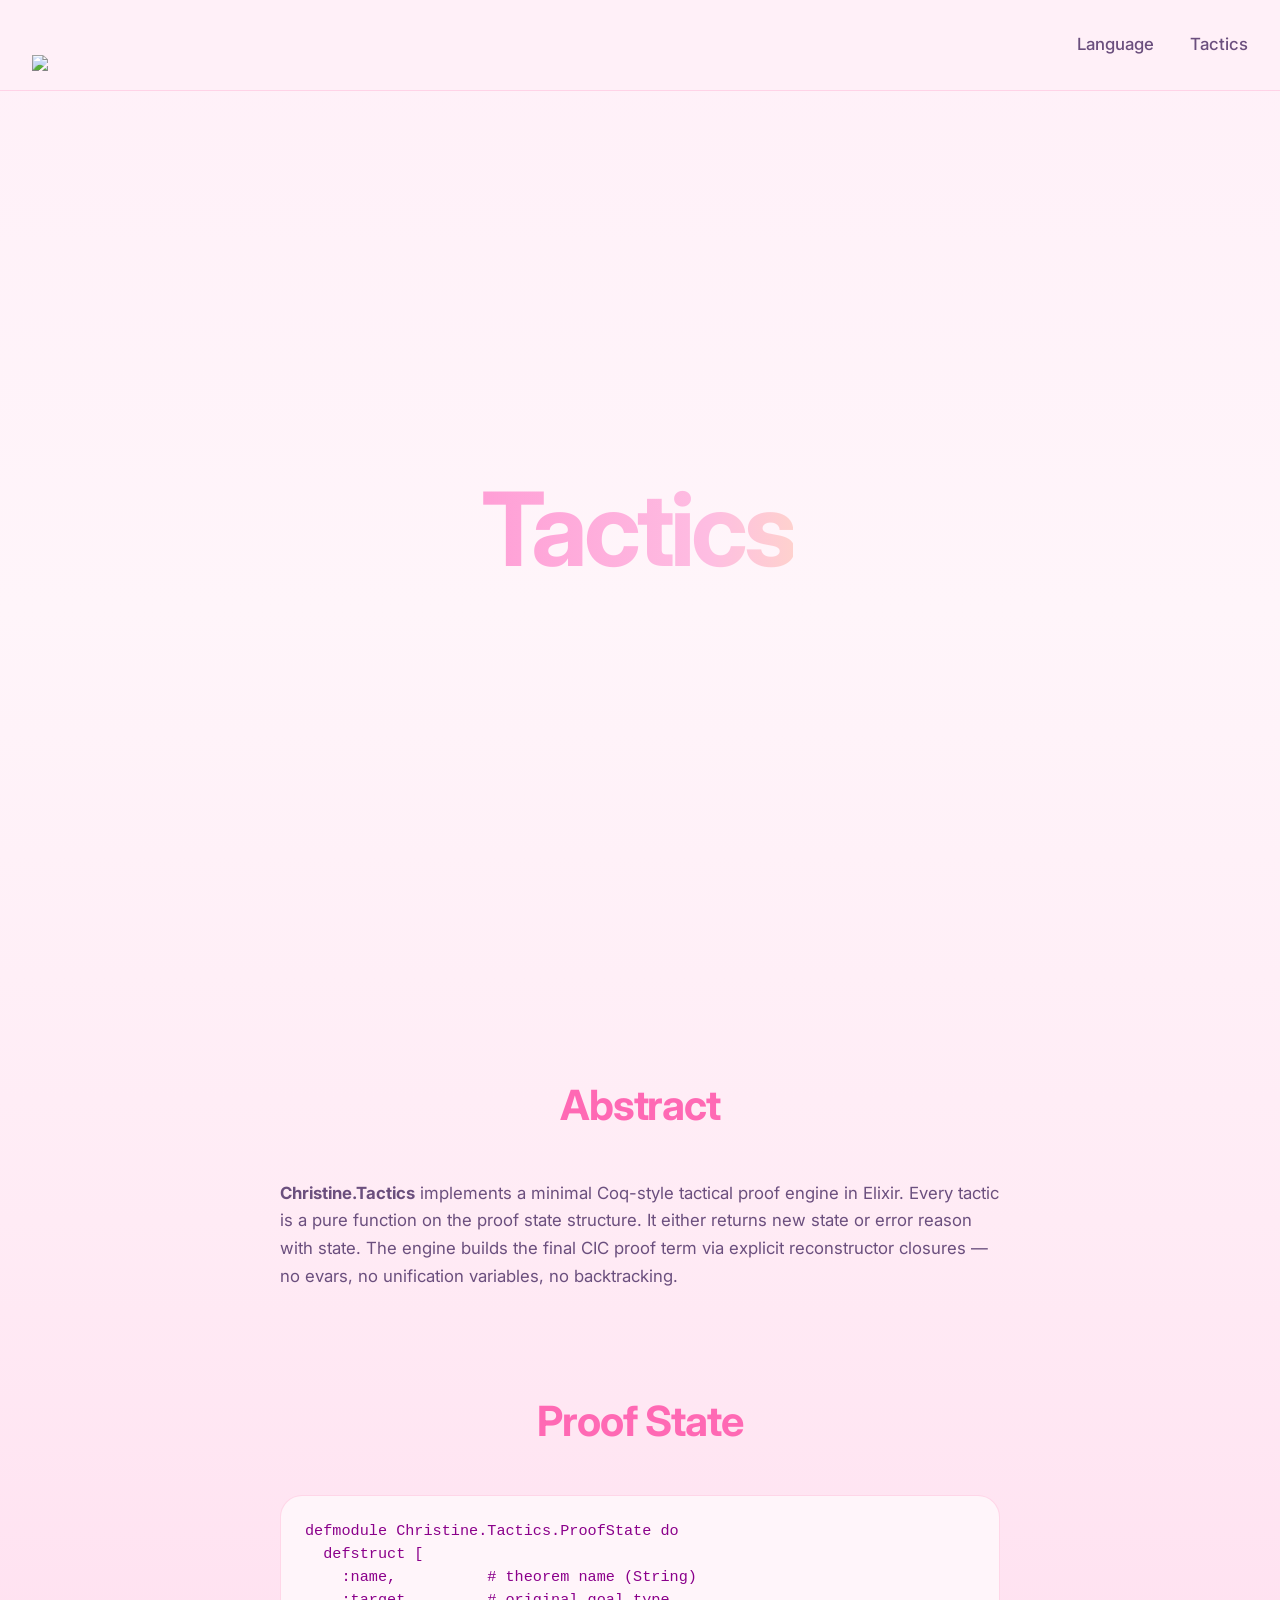
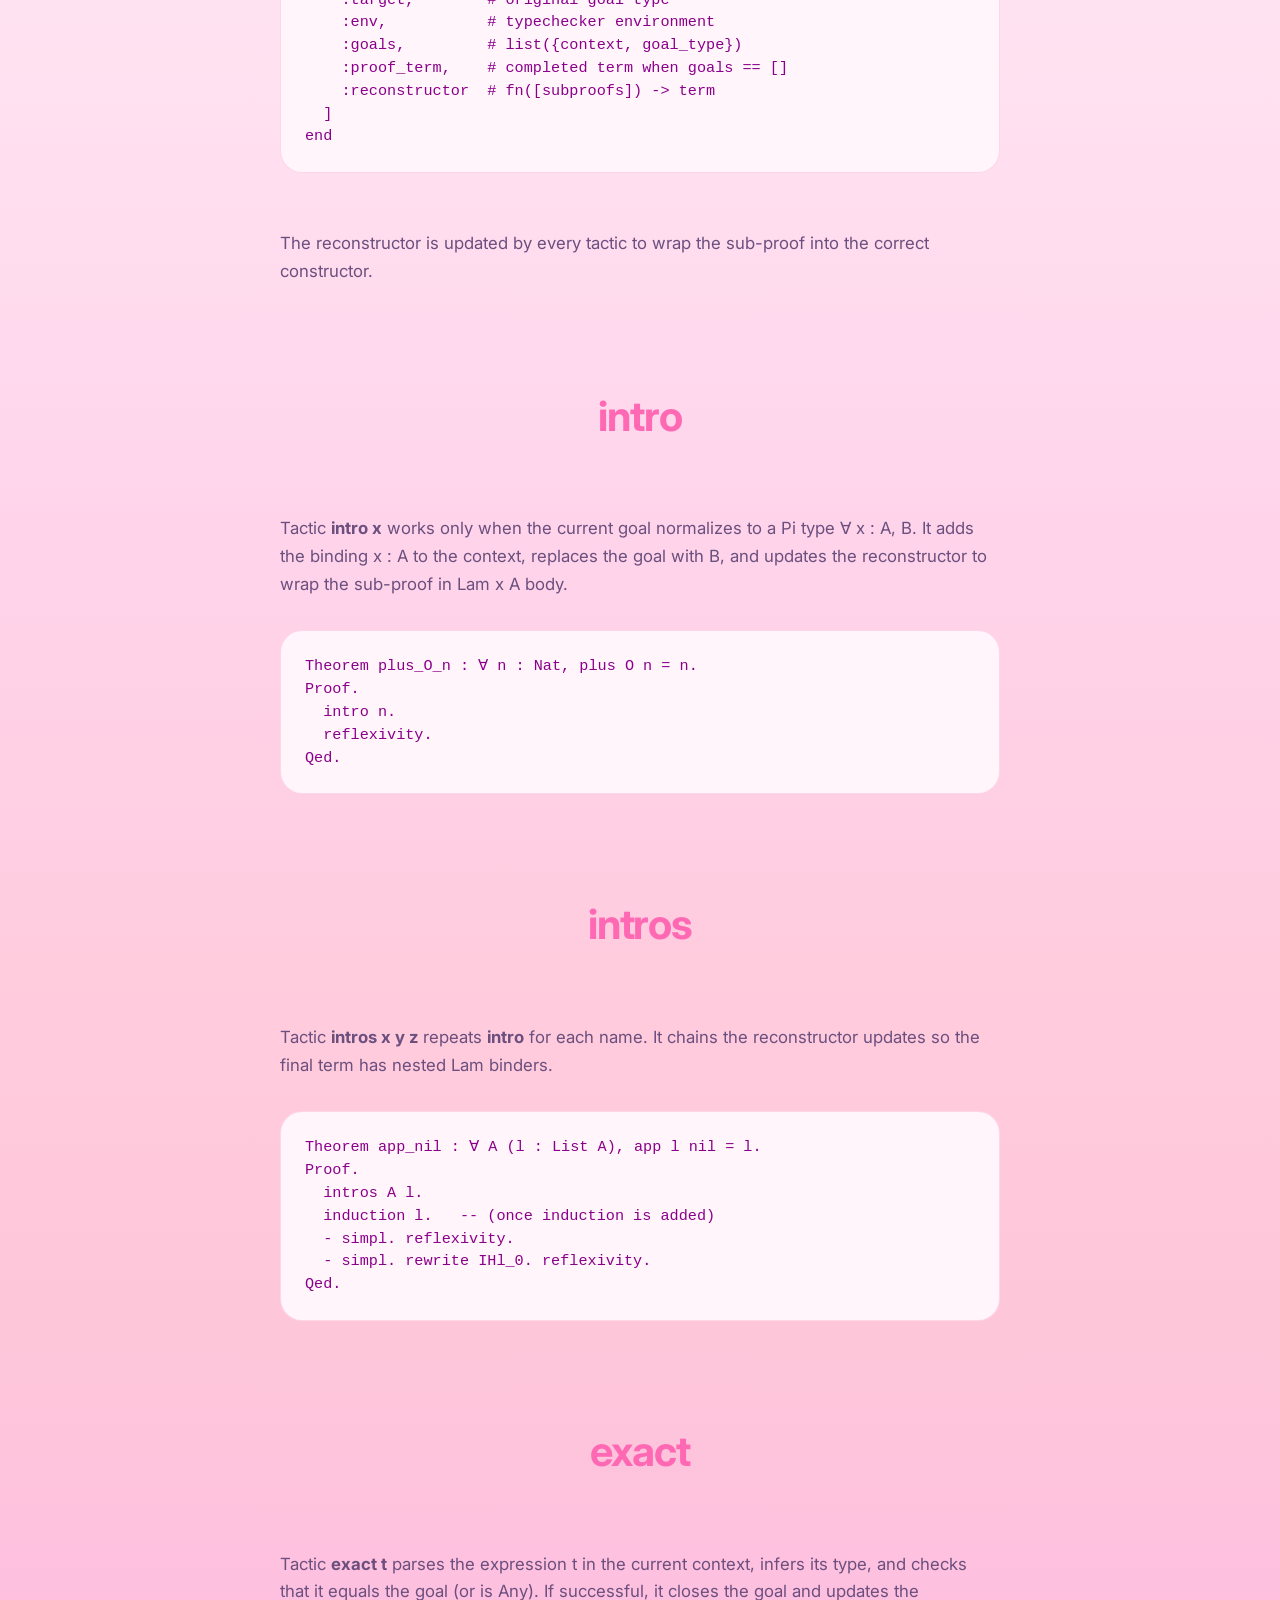
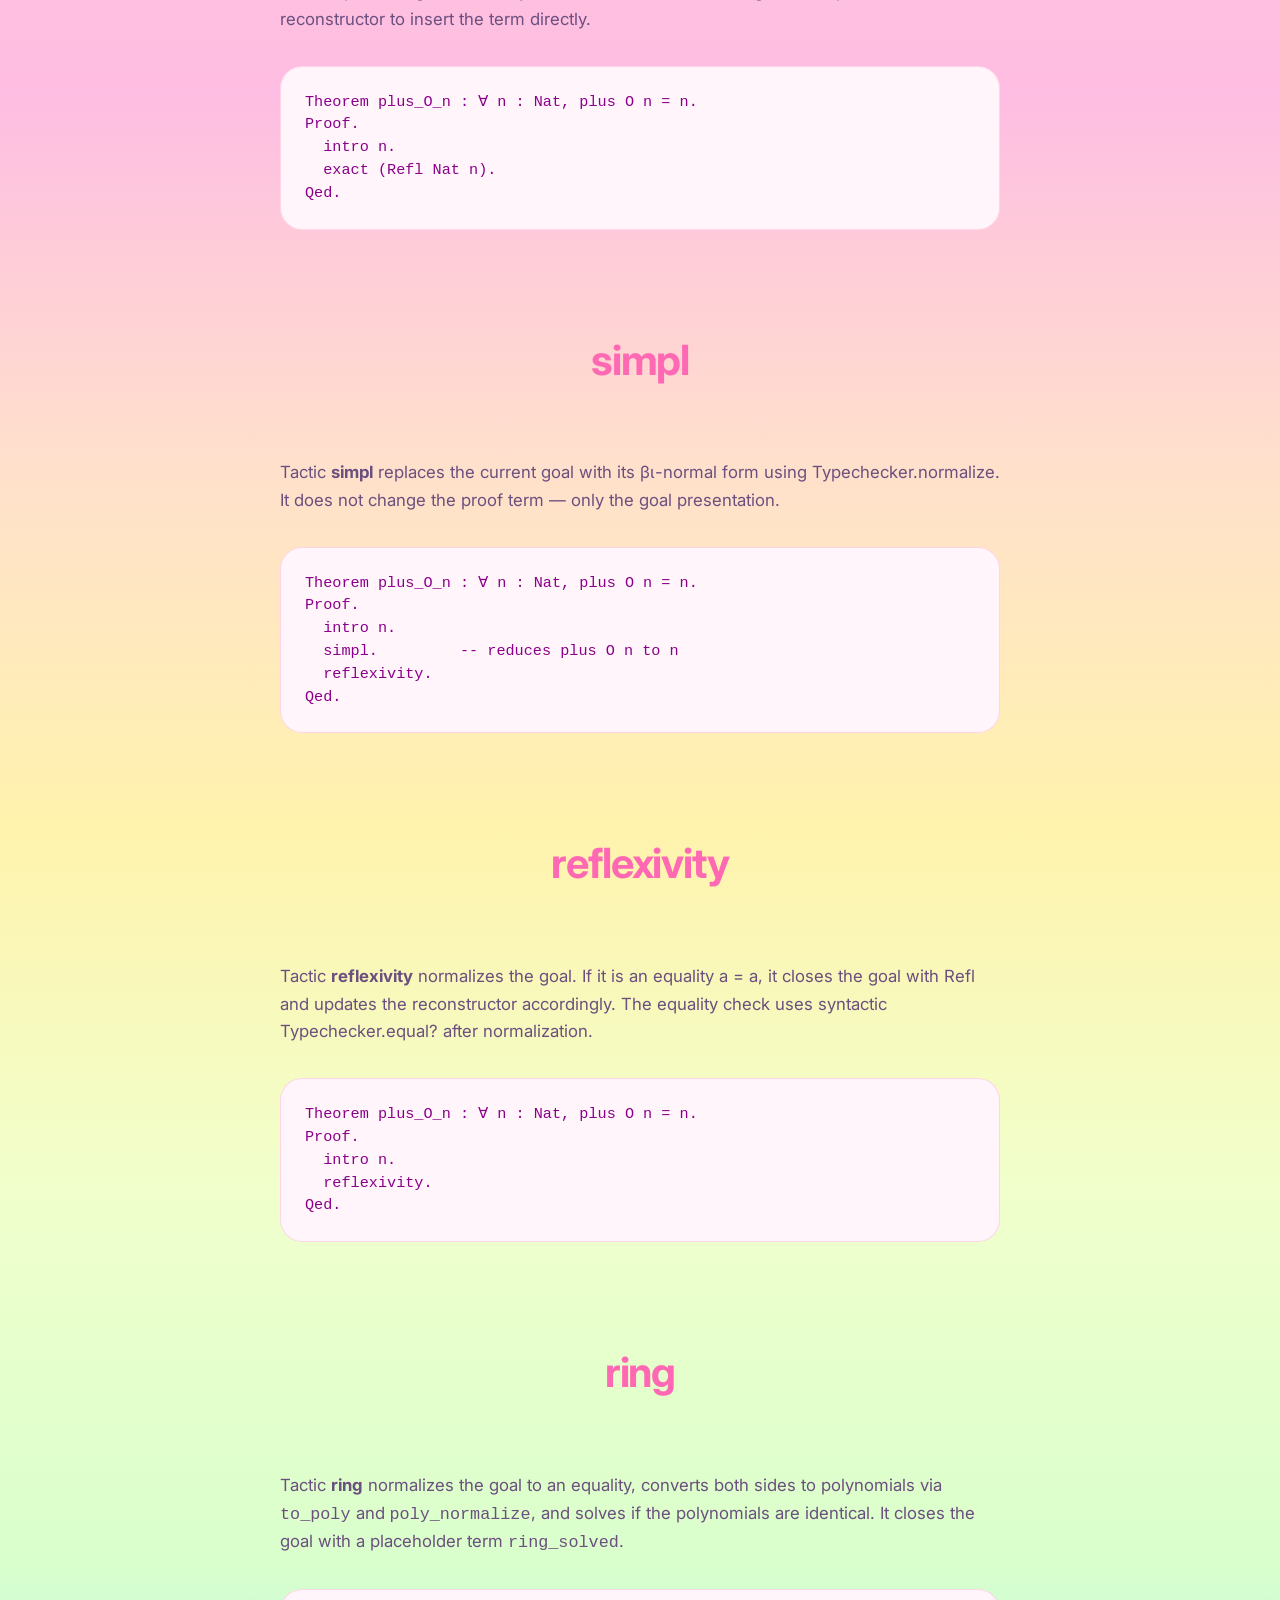
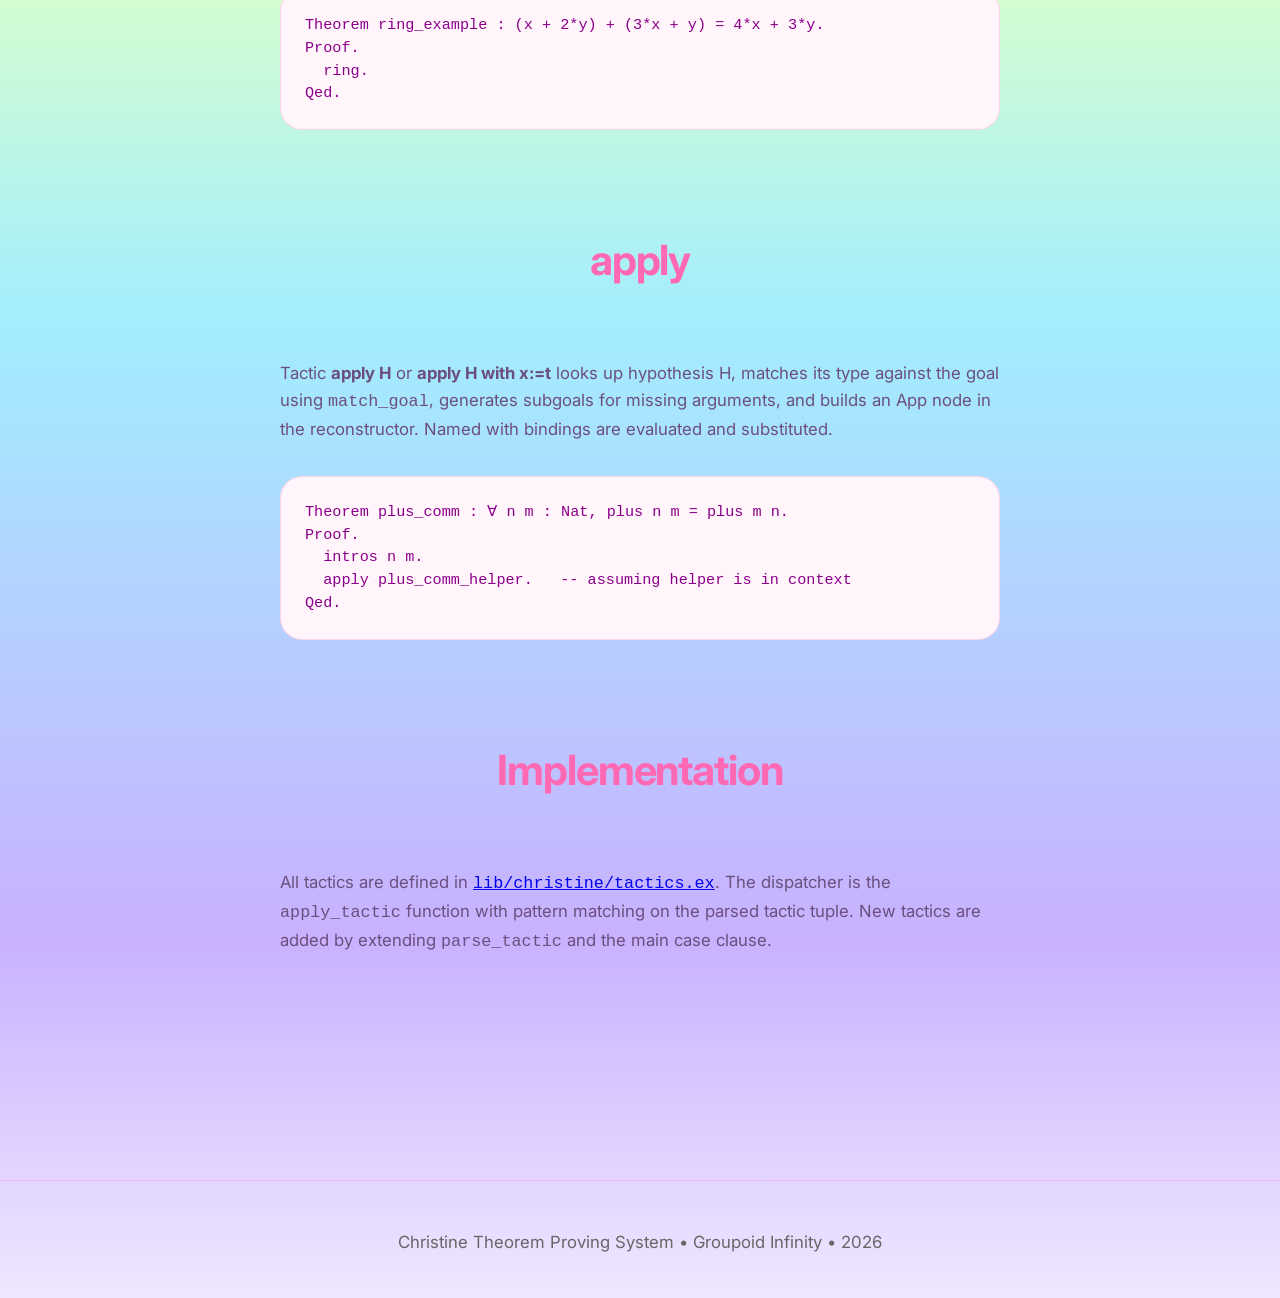
==== tactics.html @ 713c0787 "tactics page" ====
<!DOCTYPE html>
<html lang="en">
<head>
    <meta charset="UTF-8">
    <meta name="viewport" content="width=device-width, initial-scale=1.0">
    <title>Christine Tactics</title>
    <link rel="stylesheet" href="index.css?v=5">
</head>
<body>
    <nav class="sticky">
        <div class="nav-container">
            <a href="https://groupoid.space" class="logo"><img width="50" style="padding-top:-30px;margin-bottom:-15px;" src="https://avatars.githubusercontent.com/u/17128096?s=200&v=4"></a>
            <ul class="nav-links">
                <li><a href="index.html">Language</a></li>
                <li><a href="tactics.html" class="active">Tactics</a></li>
            </ul>
        </div>
    </nav>

    <header>
        <div class="hero-content">
            <h1>Tactics</h1>
        </div>
    </header>

    <main>
        <section>
            <h2>Abstract</h2>
            <div style="max-width:720px;margin:0 auto;">
                <b>Christine.Tactics</b> implements a minimal Coq-style tactical proof engine in Elixir.
                Every tactic is a pure function on the proof state structure. It either returns
                new state or error reason with state. The engine builds the final CIC proof term
                via explicit reconstructor closures — no evars, no unification variables, no backtracking.
            </div>
        </section>

        <section>
            <h2>Proof State</h2>
            <div style="max-width:720px;margin:0 auto;">
                <pre class="code-snippet">defmodule Christine.Tactics.ProofState do
  defstruct [
    :name,          # theorem name (String)
    :target,        # original goal type
    :env,           # typechecker environment
    :goals,         # list({context, goal_type})
    :proof_term,    # completed term when goals == []
    :reconstructor  # fn([subproofs]) -> term
  ]
end</pre>
                <p>The reconstructor is updated by every tactic to wrap the sub-proof into the correct constructor.</p>
            </div>
        </section>

        <section>
            <h2>intro</h2>
            <div style="max-width:720px;margin:0 auto;">
                <p>Tactic <b>intro x</b> works only when the current goal normalizes to a Pi type ∀ x : A, B.
                   It adds the binding x : A to the context, replaces the goal with B, and updates the
                   reconstructor to wrap the sub-proof in Lam x A body.</p>
                <pre class="code-snippet">Theorem plus_O_n : ∀ n : Nat, plus O n = n.
Proof.
  intro n.
  reflexivity.
Qed.</pre>
            </div>
        </section>

        <section>
            <h2>intros</h2>
            <div style="max-width:720px;margin:0 auto;">
                <p>Tactic <b>intros x y z</b> repeats <b>intro</b> for each name.
                It chains the reconstructor updates so the final term has nested Lam binders.</p>
                <pre class="code-snippet">Theorem app_nil : ∀ A (l : List A), app l nil = l.
Proof.
  intros A l.
  induction l.   -- (once induction is added)
  - simpl. reflexivity.
  - simpl. rewrite IHl_0. reflexivity.
Qed.</pre>
            </div>
        </section>

        <section>
            <h2>exact</h2>
            <div style="max-width:720px;margin:0 auto;">
                <p>Tactic <b>exact t</b> parses the expression t in the current context, infers its type,
                   and checks that it equals the goal (or is Any). If successful, it closes the goal and
                   updates the reconstructor to insert the term directly.</p>
                <pre class="code-snippet">Theorem plus_O_n : ∀ n : Nat, plus O n = n.
Proof.
  intro n.
  exact (Refl Nat n).
Qed.</pre>
            </div>
        </section>

        <section>
            <h2>simpl</h2>
            <div style="max-width:720px;margin:0 auto;">
                <p>Tactic <b>simpl</b> replaces the current goal with its βι-normal form using Typechecker.normalize.
                It does not change the proof term — only the goal presentation.</p>
                <pre class="code-snippet">Theorem plus_O_n : ∀ n : Nat, plus O n = n.
Proof.
  intro n.
  simpl.         -- reduces plus O n to n
  reflexivity.
Qed.</pre>
            </div>
        </section>

        <section>
            <h2>reflexivity</h2>
            <div style="max-width:720px;margin:0 auto;">
                <p>Tactic <b>reflexivity</b> normalizes the goal. If it is an equality a = a,
                it closes the goal with Refl and updates the reconstructor accordingly.
                The equality check uses syntactic Typechecker.equal? after normalization.</p>
                <pre class="code-snippet">Theorem plus_O_n : ∀ n : Nat, plus O n = n.
Proof.
  intro n.
  reflexivity.
Qed.</pre>
            </div>
        </section>

        <section>
            <h2>ring</h2>
            <div style="max-width:720px;margin:0 auto;">
                <p>Tactic <b>ring</b> normalizes the goal to an equality, converts both sides
                to polynomials via <code>to_poly</code> and <code>poly_normalize</code>,
                and solves if the polynomials are identical. It closes the goal with a
                placeholder term <code>ring_solved</code>.</p>
                <pre class="code-snippet">Theorem ring_example : (x + 2*y) + (3*x + y) = 4*x + 3*y.
Proof.
  ring.
Qed.</pre>
            </div>
        </section>

        <section>
            <h2>apply</h2>
            <div style="max-width:720px;margin:0 auto;">
                <p>Tactic <b>apply H</b> or <b>apply H with x:=t</b> looks up hypothesis H,
                   matches its type against the goal using <code>match_goal</code>, generates
                   subgoals for missing arguments, and builds an App node in the reconstructor.
                   Named with bindings are evaluated and substituted.</p>
                <pre class="code-snippet">Theorem plus_comm : ∀ n m : Nat, plus n m = plus m n.
Proof.
  intros n m.
  apply plus_comm_helper.   -- assuming helper is in context
Qed.</pre>
            </div>
        </section>

        <section>
            <h2>Implementation</h2>
            <div style="max-width:720px;margin:0 auto;">
                <p>All tactics are defined in <a href="https://github.com/groupoid/christine/blob/main/lib/christine/tactics.ex">
                  <code>lib/christine/tactics.ex</code></a>. The dispatcher is the <code>apply_tactic</code>
                  function with pattern matching on the parsed tactic tuple. New tactics are added by
                  extending <code>parse_tactic</code> and the main case clause.</p>
            </div>
        </section>
    </main>

    <footer style="text-align:center;padding:3rem;color:#666;">
        <p>Christine Theorem Proving System • Groupoid Infinity • 2026</p>
    </footer>
</body>
</html>
---- index.css ----
/* index.css - Barbie x Unicorn Light Premium Theme + Rainbow Beam Animation on H1 for Phi */
/* Pastel rainbow smoothness, consistent Barbie-pink-magenta-lavender-mint flow, dreamy glassmorphism */

@import url('https://fonts.googleapis.com/css2?family=Inter:wght@400;500;600;700&display=swap');

:root {
    --bg-start:      #fff0f8;     /* soft blush pink */
    --bg-end:        #f0e8ff;     /* very light lavender */
    --surface:       #ffffff;
    --surface2:      rgba(255, 255, 255, 0.88);
    --text:          DarkSlateGray;          /* deep plum for contrast */
    --text-secondary:#6b4f7e;          /* muted lavender-gray */
    --accent:        DarkMagenta;          /* hot but pastel Barbie pink */
    --accent-dark:   #e0117f;          /* deeper magenta-pink */
    --accent-glow:   rgba(255, 93, 162, 0.35);
    --rainbow-pink:  #ff9fd6;
    --rainbow-peach: #febde2;
    --rainbow-yellow:#fff3ad;
    --rainbow-mint:  #bcffbc;
    --rainbow-cyan:  #a2edff;
    --rainbow-lav:   #c9b1ff;
    --border:        rgba(255, 93, 162, 0.20);
    --radius:        22px;
}

* {
    margin: 0;
    padding: 0;
    box-sizing: border-box;
}

body {
    font-family: 'Inter', system-ui, -apple-system, BlinkMacSystemFont, sans-serif;
    /* Smooth pastel rainbow – many stops for buttery transitions */
    background: linear-gradient(
        to bottom,
        var(--bg-start)           0%,
        #fff5fa               10%,
        #ffebf5               20%,
        #ffe0f0               28%,
        #ffd4eb               35%,     /* strong pink */
        #ffccde               42%,
        #fec7d9               48%,
        #febde2               54%,     /* peach-pink */
        #ffe0cc               60%,
        #fff3ad               66%,     /* soft sunny yellow */
        #f0ffcc               72%,
        #d9ffcc               78%,     /* mint green */
        #a2edff               84%,     /* dreamy cyan */
        #c9b1ff               94%,     /* soft lavender */
        var(--bg-end)        100%
    );
    color: var(--text-secondary);
    line-height: 1.65;
    font-size: 1.05rem;
    overflow-x: hidden;
    min-height: 100vh;
}

/* NAV */
nav.sticky {
    position: sticky;
    top: 0;
    z-index: 1000;
    background: rgba(255, 240, 248, 0.92);
    backdrop-filter: blur(20px);
    border-bottom: 1px solid var(--border);
}

.nav-links {
    display: flex;
    gap: 2.25rem;
    list-style: none;
}

.nav-links a {
    color: var(--text-secondary);
    text-decoration: none;
    font-weight: 500;
    transition: color 0.3s;
}

.nav-links a:hover {
    color: RosyBrown;
}


.nav-container {
    max-width: 1380px;
    margin: 0 auto;
    display: flex;
    align-items: center;
    justify-content: space-between;
    padding: 1.25rem 2rem;
}

.logo {
    font-weight: 700;
    font-size: 1.9rem;
    letter-spacing: -0.02em;
    background: linear-gradient(90deg, #ff2d95, #c026d3);
    -webkit-background-clip: text;
    background-clip: text;
    -webkit-text-fill-color: transparent;
    text-decoration: none;
    transition: all 0.3s;
}

.logo:hover {
    color: var(--accent);
}

/* HERO */
header {
    min-height: 100vh;
    display: flex;
    align-items: center;
    position: relative;
    overflow: hidden;
    background: transparent;
}


.hero-content {
    max-width: 1280px;
    margin: 0 auto;
    padding: 0 2rem;
    position: relative;
    z-index: 2;
}

.hero-content h1 {
    font-size: clamp(3.5rem, 8vw, 6.5rem);
    font-weight: 700;
    line-height: 1.25;
    letter-spacing: -0.04em;
    margin-bottom: 1.5rem;
    margin-left: -6px;
    background: linear-gradient(90deg,
        var(--rainbow-pink) 0%,   var(--rainbow-peach) 14%,
        #fff3ad             28%,  var(--rainbow-mint) 42%,
        var(--rainbow-cyan) 56%,  var(--rainbow-lav)  70%,
        #ff9fd6             84%,  var(--rainbow-pink) 100%);
    background-size: 520% 100%;
    -webkit-background-clip: text;
    background-clip: text;
    -webkit-text-fill-color: transparent;
    
    animation: rainbowBeam 4.2s cubic-bezier(0.23, 1, 0.32, 1) forwards;
}

.hero-content h1:hover {
    animation: rainbowBeam 3.6s cubic-bezier(0.23, 1, 0.32, 1) forwards;
    text-shadow: 0 0 80px HotPink;
}

section > div > p {
   padding-top: 25px;
}

@keyframes rainbowBeam {
    0%   { background-position: -90% 90%; }
    50%  { background-position: 0% -90%; }
}

.hero-subtitle {
    font-size: 1.15rem;
    max-width: 620px;
    color: var(--text-secondary);
    font-weight: 400;
}

/* SECTIONS */
main {
    max-width: 1380px;
    margin: 0 auto;
    padding: 5rem clamp(1.5rem, 4vw, 5rem) 8rem;
    background: transparent;
}

section {
    margin-bottom: 6rem;
}

h2 {
    font-size: 2.6rem;
    font-weight: 700;
    letter-spacing: -0.025em;
    margin-bottom: 2.5rem;
    text-align: center;
    color: HotPink;
}

/* PRODUCT / PACKAGE GRID */
.package-grid, .product-grid {
    display: grid;
    grid-template-columns: repeat(auto-fit, minmax(340px, 1fr));
    gap: 2rem;
}

.product-card, .package-card {
    background: var(--surface2);
    border: 1px solid var(--border);
    border-radius: var(--radius);
    padding: 2.5rem 2rem;
    transition: all 0.4s cubic-bezier(0.23, 1, 0.32, 1);
    backdrop-filter: blur(12px);
}

.product-card:hover, .package-card:hover {
    transform: translateY(-16px);
    border-color: var(--accent);
    box-shadow: 0 30px 60px -15px rgba(0, 245, 196, 0.25);
}

.package-card h3, .product-card h3 {
    font-size: 1.65rem;
    margin-bottom: 1rem;
    color: HotPink;
}

.package-card p, .product-card p {
    color: var(--text-secondary);
    margin-bottom: 1.75rem;
    font-size: 1.05rem;
}

/* CARDS */

.package-cards-grid {
    display: grid;
    grid-template-columns: repeat(auto-fit, minmax(360px, 1fr));
    gap: 2rem 2.4rem;
}

.package-card {
    background: var(--surface2);
    border: 1px solid var(--border);
    border-radius: 18px;
    padding: 1.6rem 1.9rem;
    backdrop-filter: blur(14px);
    transition: all 0.32s ease;
    box-shadow: 0 10px 28px -8px rgba(0,0,0,0.5);
}

.package-card:hover {
    transform: translateY(-6px);
    border-color: var(--accent);
    box-shadow: 0 18px 40px -12px rgba(0,245,196,0.22);
}

.package-card h3 {
    font-size: 1.68rem;
    font-weight: 700;
    margin: 0 0 1rem;
    color: HotPink;
}

h3 { max-width:720px;margin:0 auto;margin-top:30px; }

section > p { max-width:720px;margin:0 auto;margin-top:30px; }

.package-card hr {
    border: none;
    border-top: 1px solid rgba(255,255,255,0.08);
    margin: 0.8rem 0 1.1rem;
}

.package-card ul {
    list-style: none;
    padding: 0;
    margin: 0;
    font-size: 1.03rem;
    line-height: 1.6;
}

.package-card li {
    margin: 0.28rem 0;
}

.package-card a {
    color: var(--text-secondary);
    text-decoration: none;
    transition: color 0.22s ease, padding-left 0.22s ease;
}

.package-card a:hover {
    color: var(--accent);
    padding-left: 0.5rem;
}



/* CODE SNIPPET – now uses consistent accent family */
.code-snippet {
    background: #fff5fa;
    border: 1px solid var(--border);
    border-radius: var(--radius);
    padding: 1.5rem;
    font-family: ui-monospace, 'Cascadia Mono', 'Segoe UI Mono', monospace;
    font-size: 0.95rem;
    line-height: 1.5;
    overflow-x: auto;
    color: var(--accent);
    margin: 2rem 0;
    white-space: pre;
}

.library-index {
    padding: 100px;
}

/* LIBRARY INDEX – rainbow text matches hero */
.library-index h1 {
    font-size: clamp(3.2rem, 7vw, 5.4rem);
    font-weight: 700;
    line-height: 1.05;
    letter-spacing: -0.035em;
    text-align: center;
    margin: 0 0 4.2rem;
    background: linear-gradient(90deg,
        var(--rainbow-pink) 0%,   var(--rainbow-peach) 14%,
        #fff3ad             28%,  var(--rainbow-mint) 42%,
        var(--rainbow-cyan) 56%,  var(--rainbow-lav)  70%,
        #ff9fd6             84%,  var(--rainbow-pink) 100%);
    background-size: 520% 100%;
    -webkit-background-clip: text;
    background-clip: text;
    -webkit-text-fill-color: transparent;
    animation: rainbowBeam 4.2s cubic-bezier(0.23, 1, 0.32, 1) forwards;
}

.library-index h1:hover {
    text-shadow: 0 0 45px var(--accent-glow);
}



/* FOOTER */
footer {
    background: linear-gradient(to bottom, #c9b1ff 50%);
    border-top: 1px solid var(--border);
    padding: 2.5rem clamp(2.5rem, 4vw, 1rem) 3rem;
}

.footer-columns {
    max-width: 1380px;
    margin: 0 auto;
    display: grid;
    grid-template-columns: repeat(auto-fit, minmax(220px, 1fr));
    gap: 3rem;
}

.footer-columns h4 {
    font-size: 1.1rem;
    margin-bottom: 1.2rem;
    color: var(--accent);
    font-weight: 600;
    letter-spacing: 0.5px;
}

.footer-columns a {
    color: var(--text-secondary);
    text-decoration: none;
    transition: color 0.3s;
}

.footer-columns a:hover {
    color: var(--accent);
}

/* RESPONSIVE */
@media (max-width: 860px) {
    .package-cards-grid { gap: 1.8rem 2rem; }
    .package-card { padding: 1.5rem 1.7rem; }
}

@media (max-width: 768px) {
    .nav-container { padding: 1rem 1.5rem; }
    .nav-links { gap: 1.5rem; }
    main { padding: 3.5rem 1.5rem 6rem; }
    h2 { font-size: 2.15rem; }
}

@media (max-width: 620px) {
    .library-index { padding: 2.5rem 1rem 5rem; }
    .library-index h1 { margin-bottom: 3.2rem; font-size: clamp(2.6rem, 9vw, 4rem); }
}
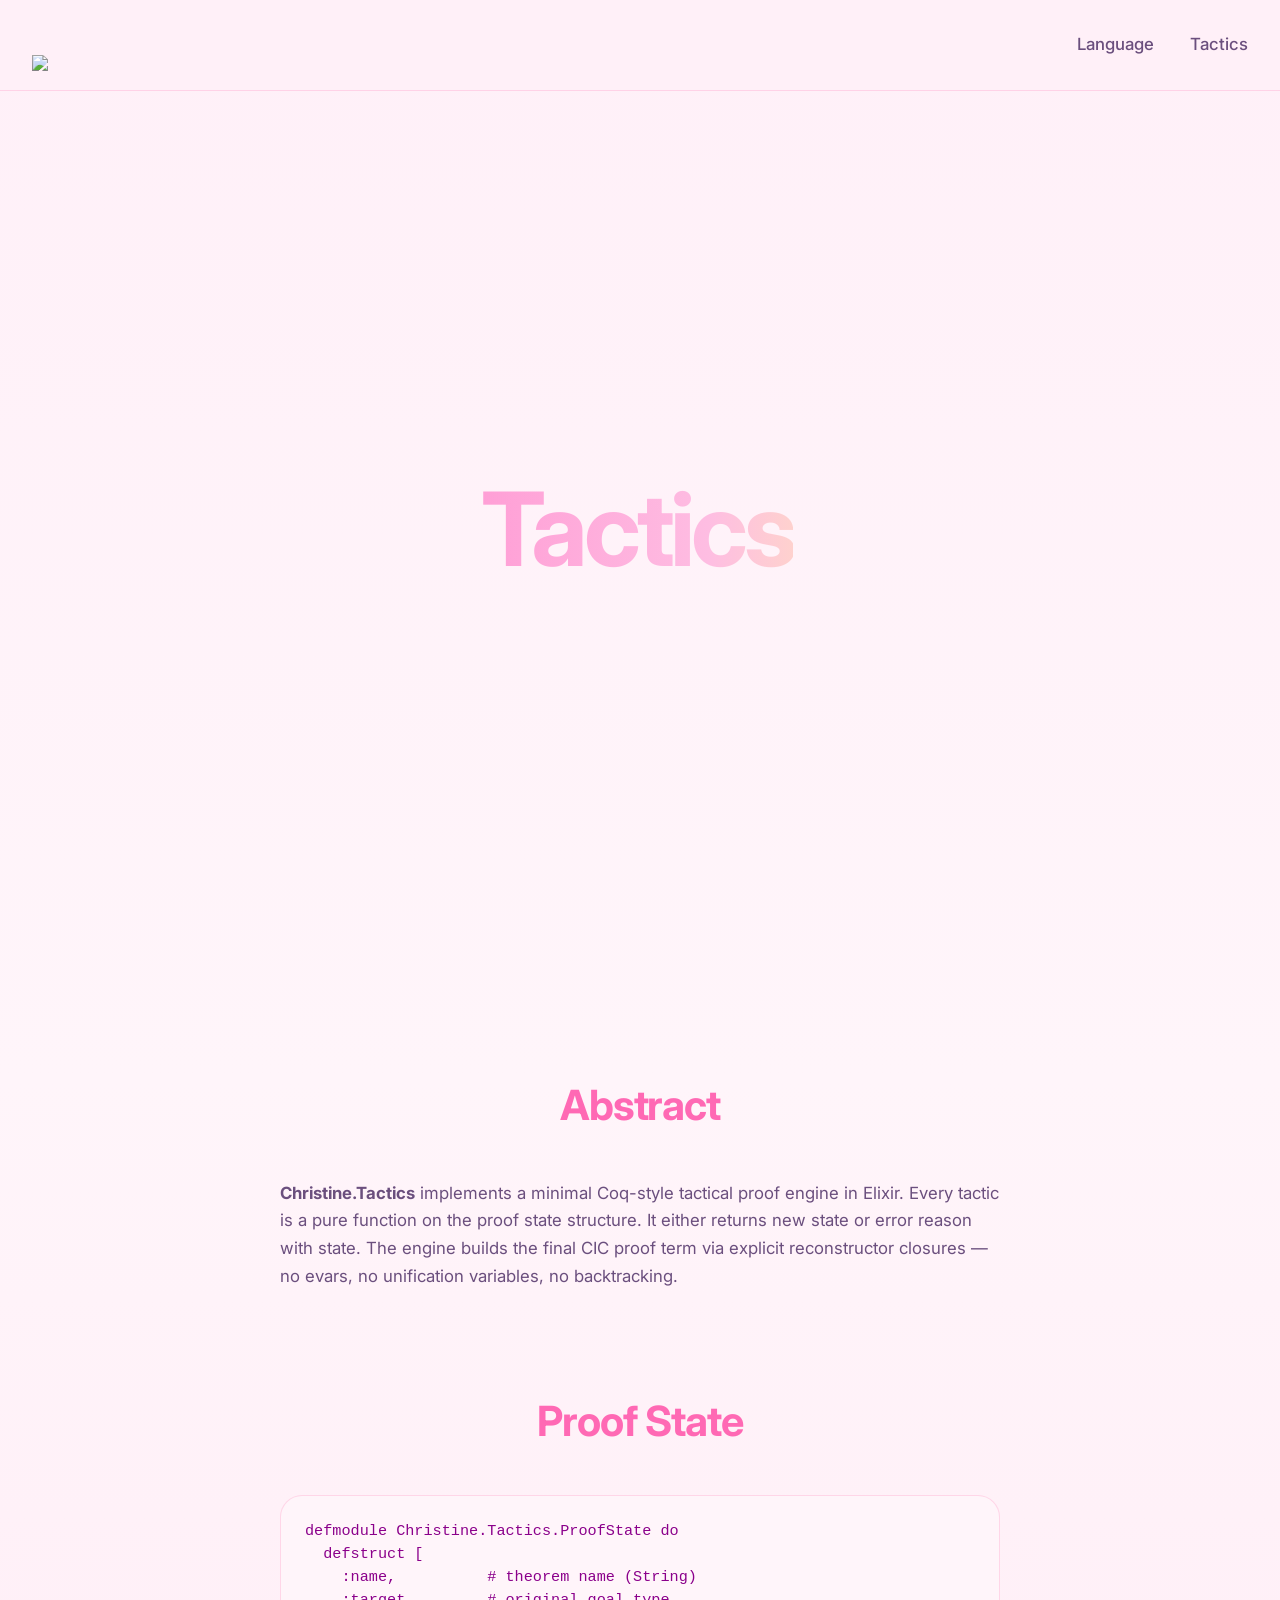
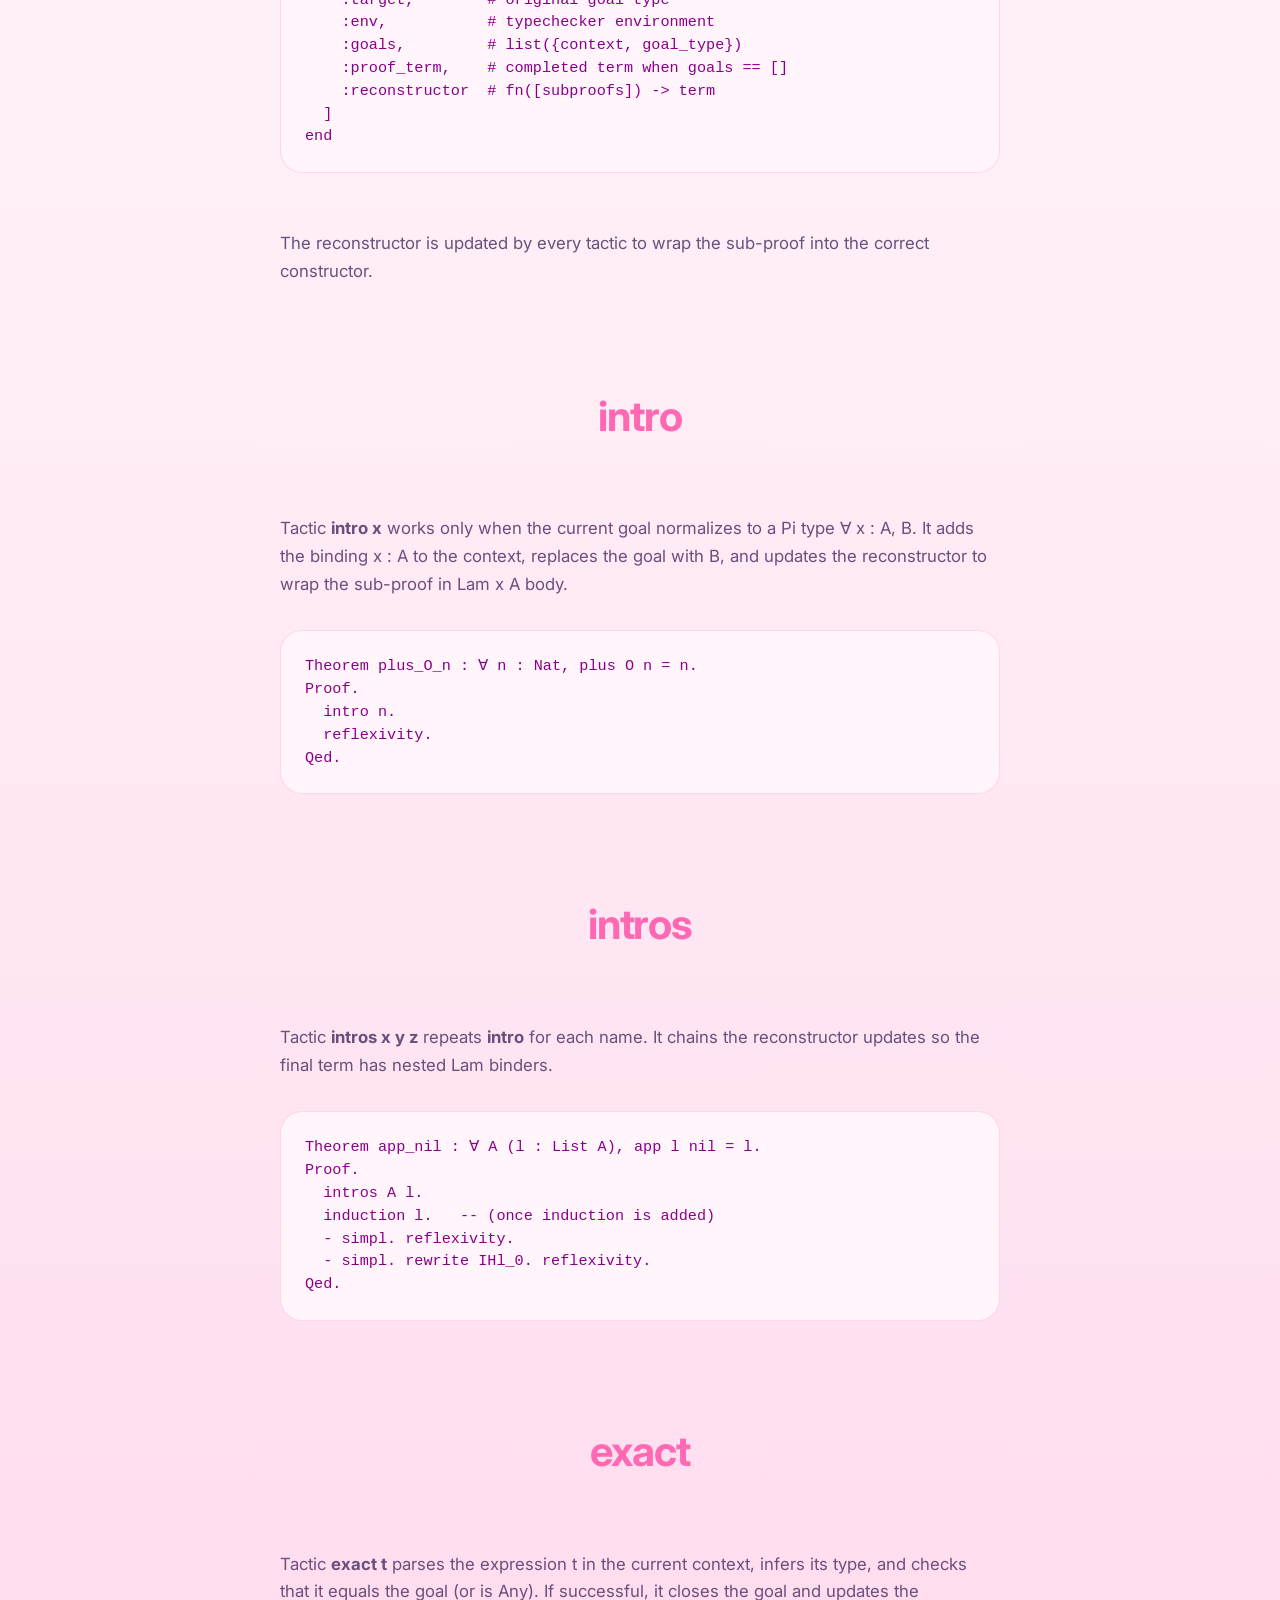
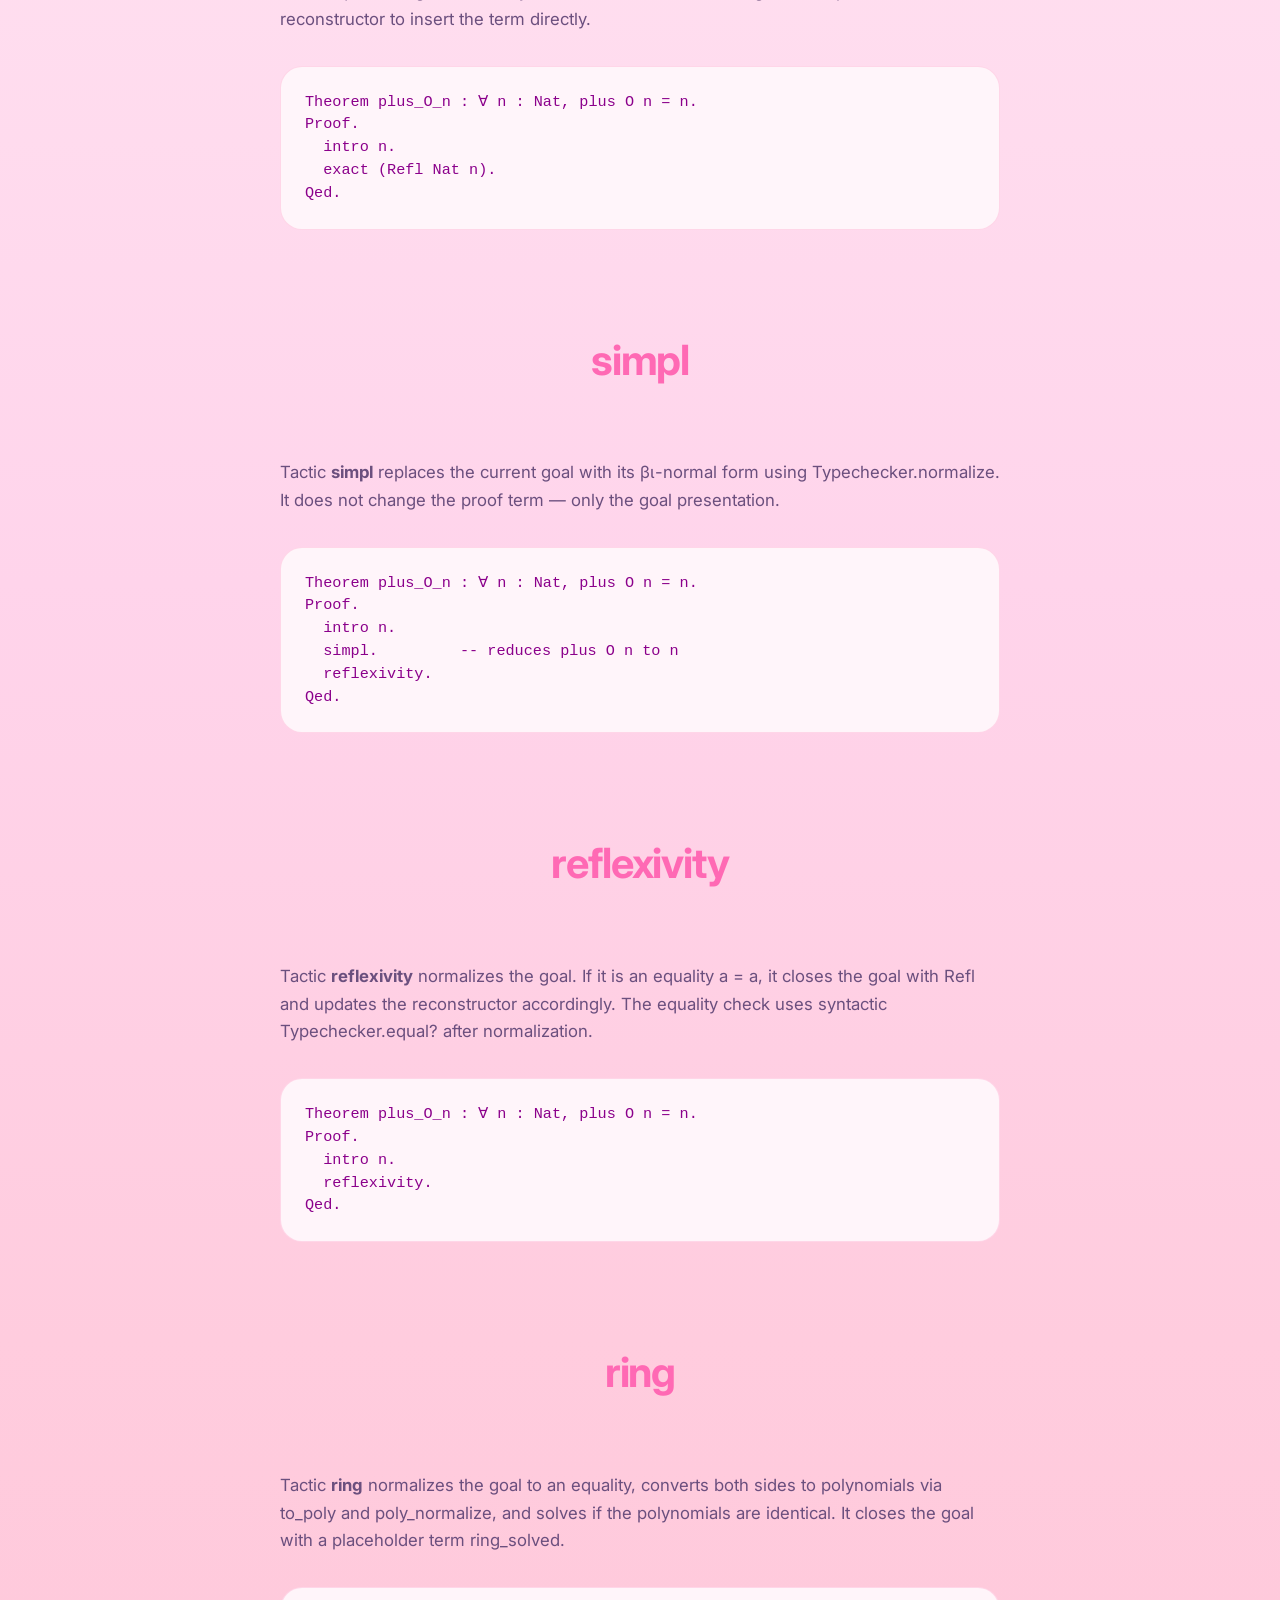
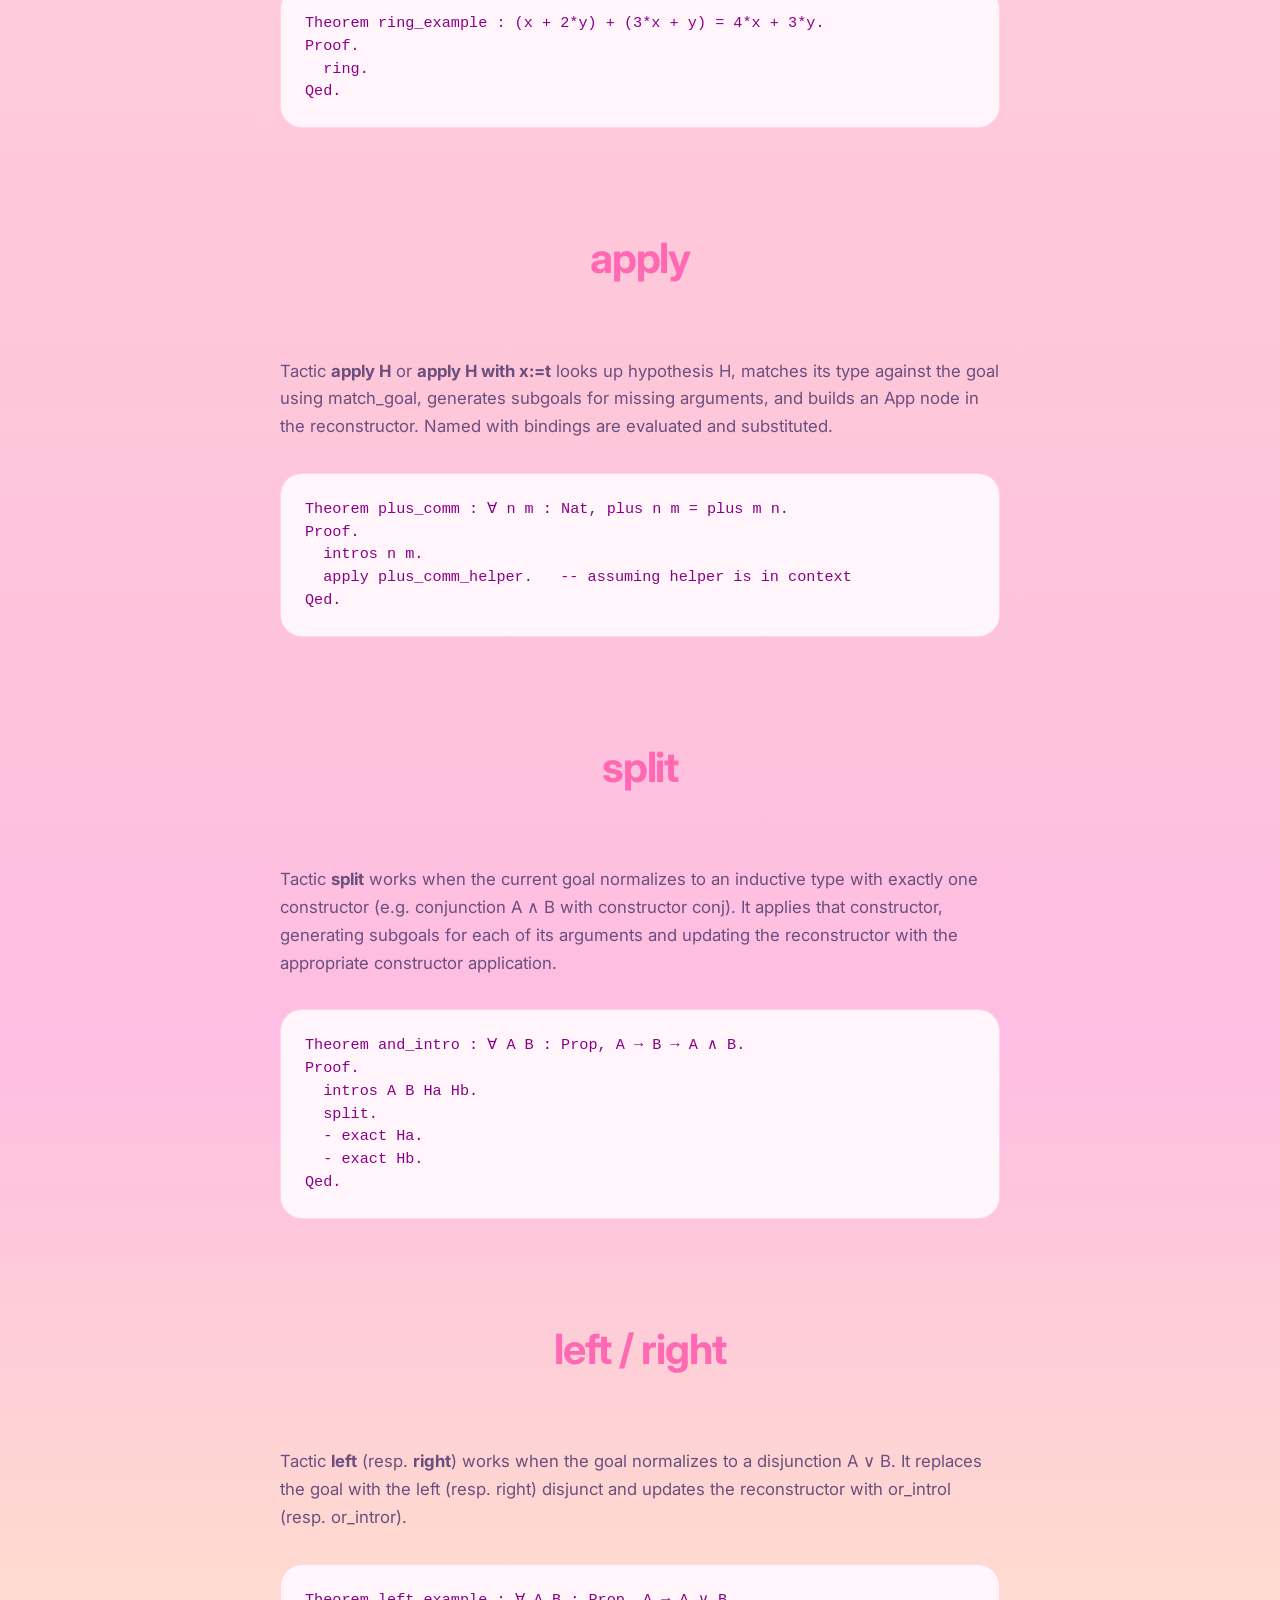
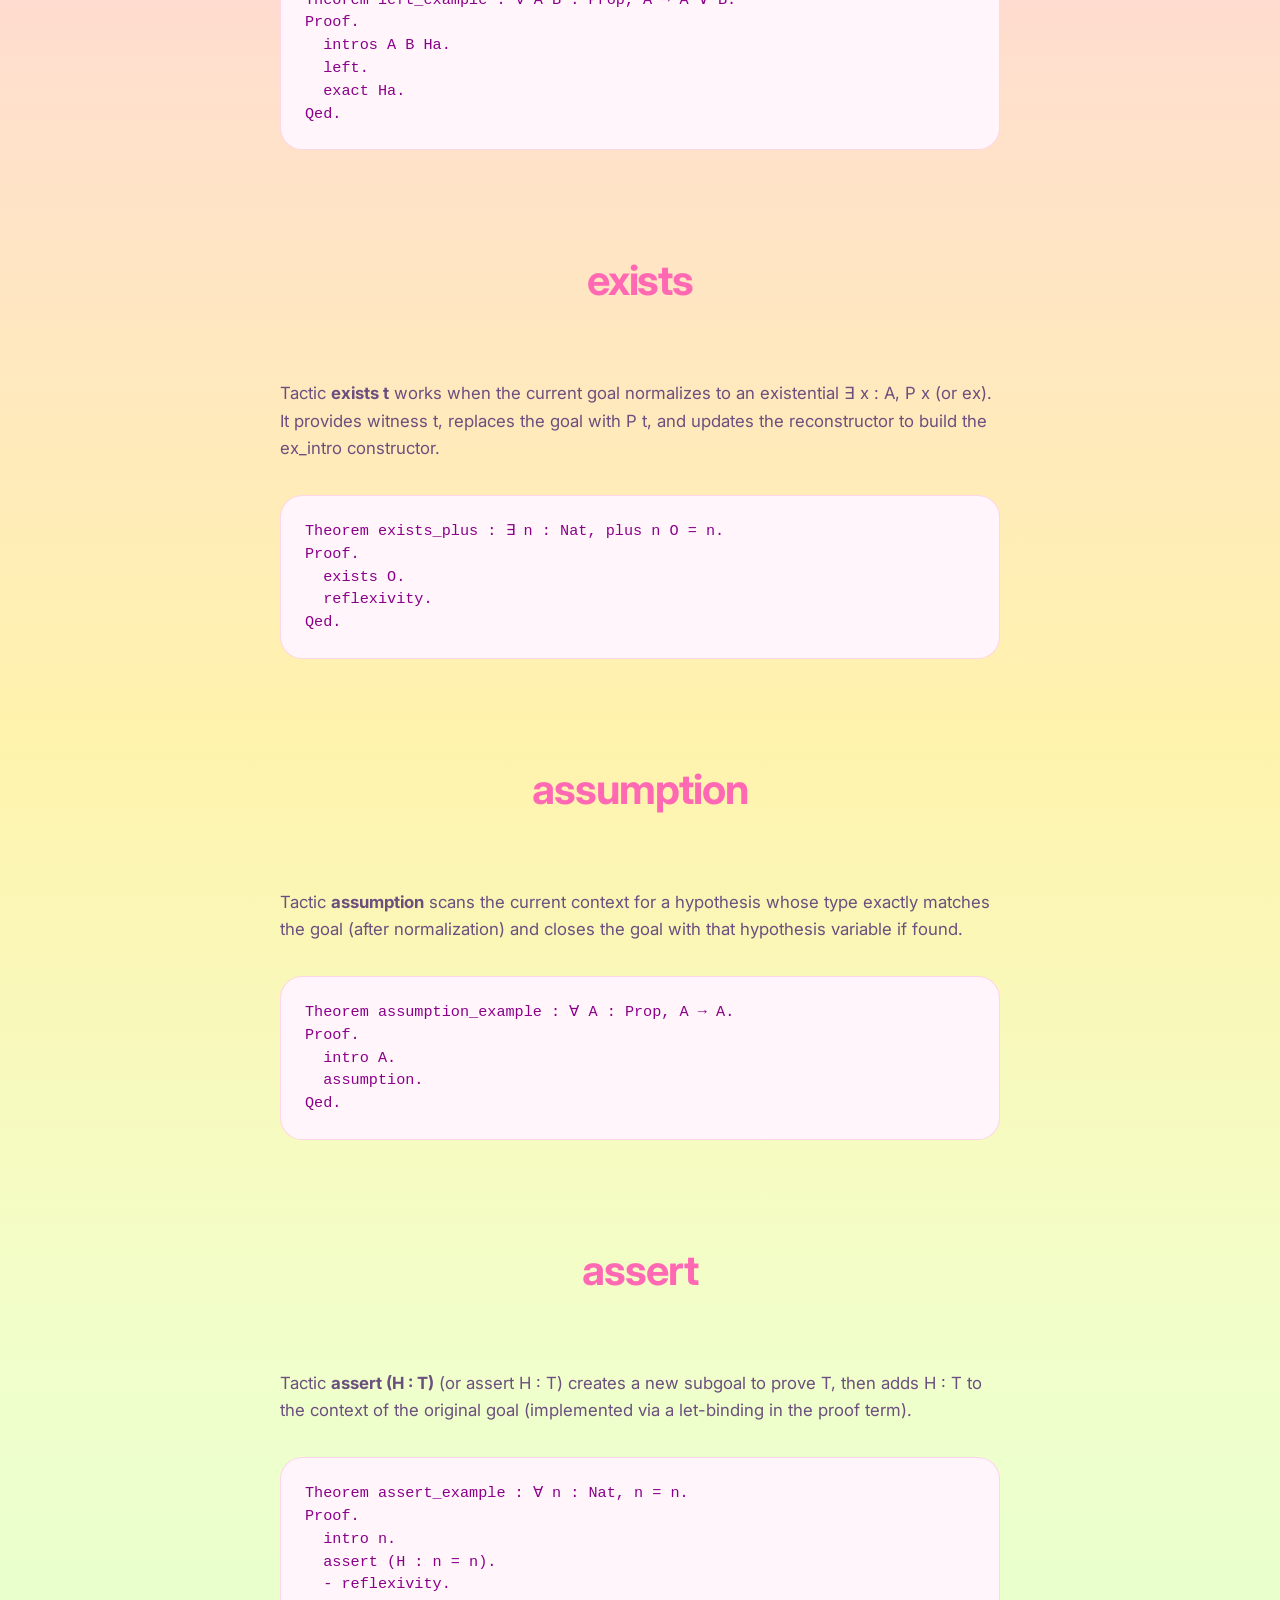
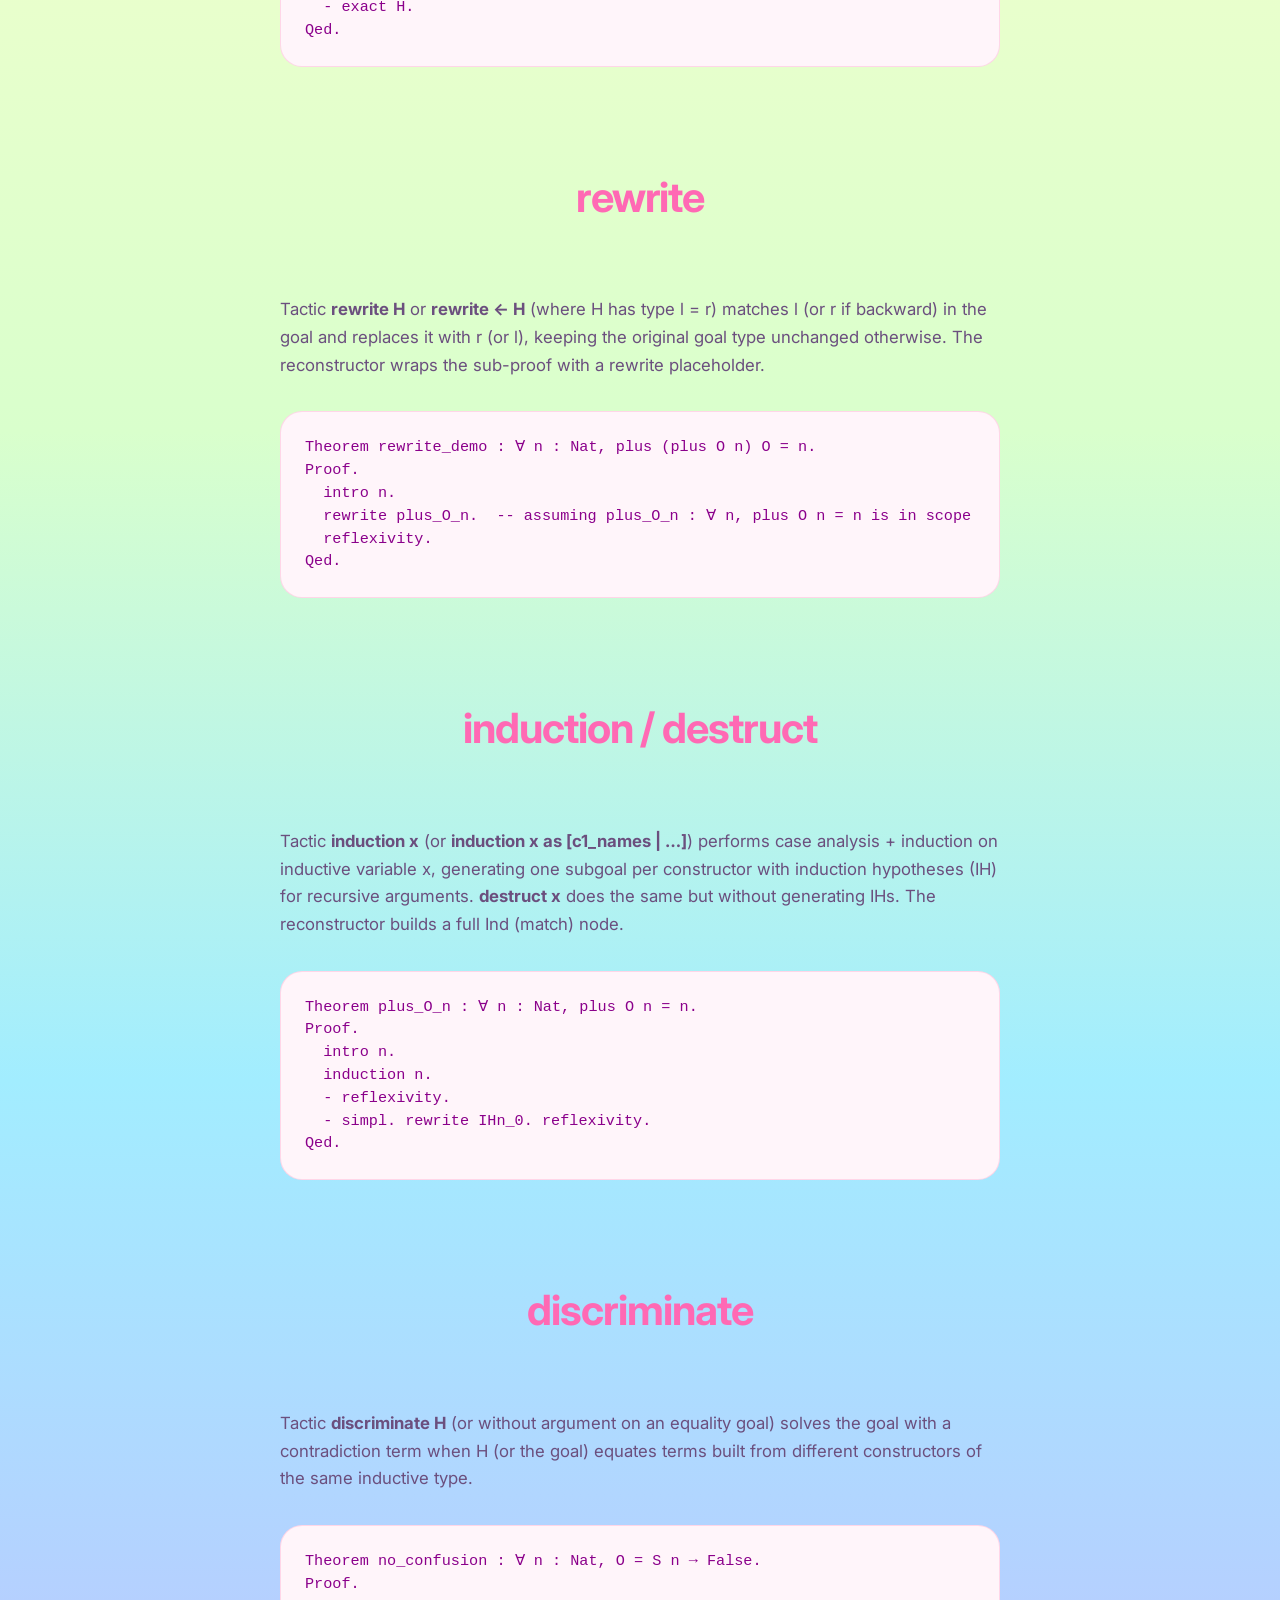
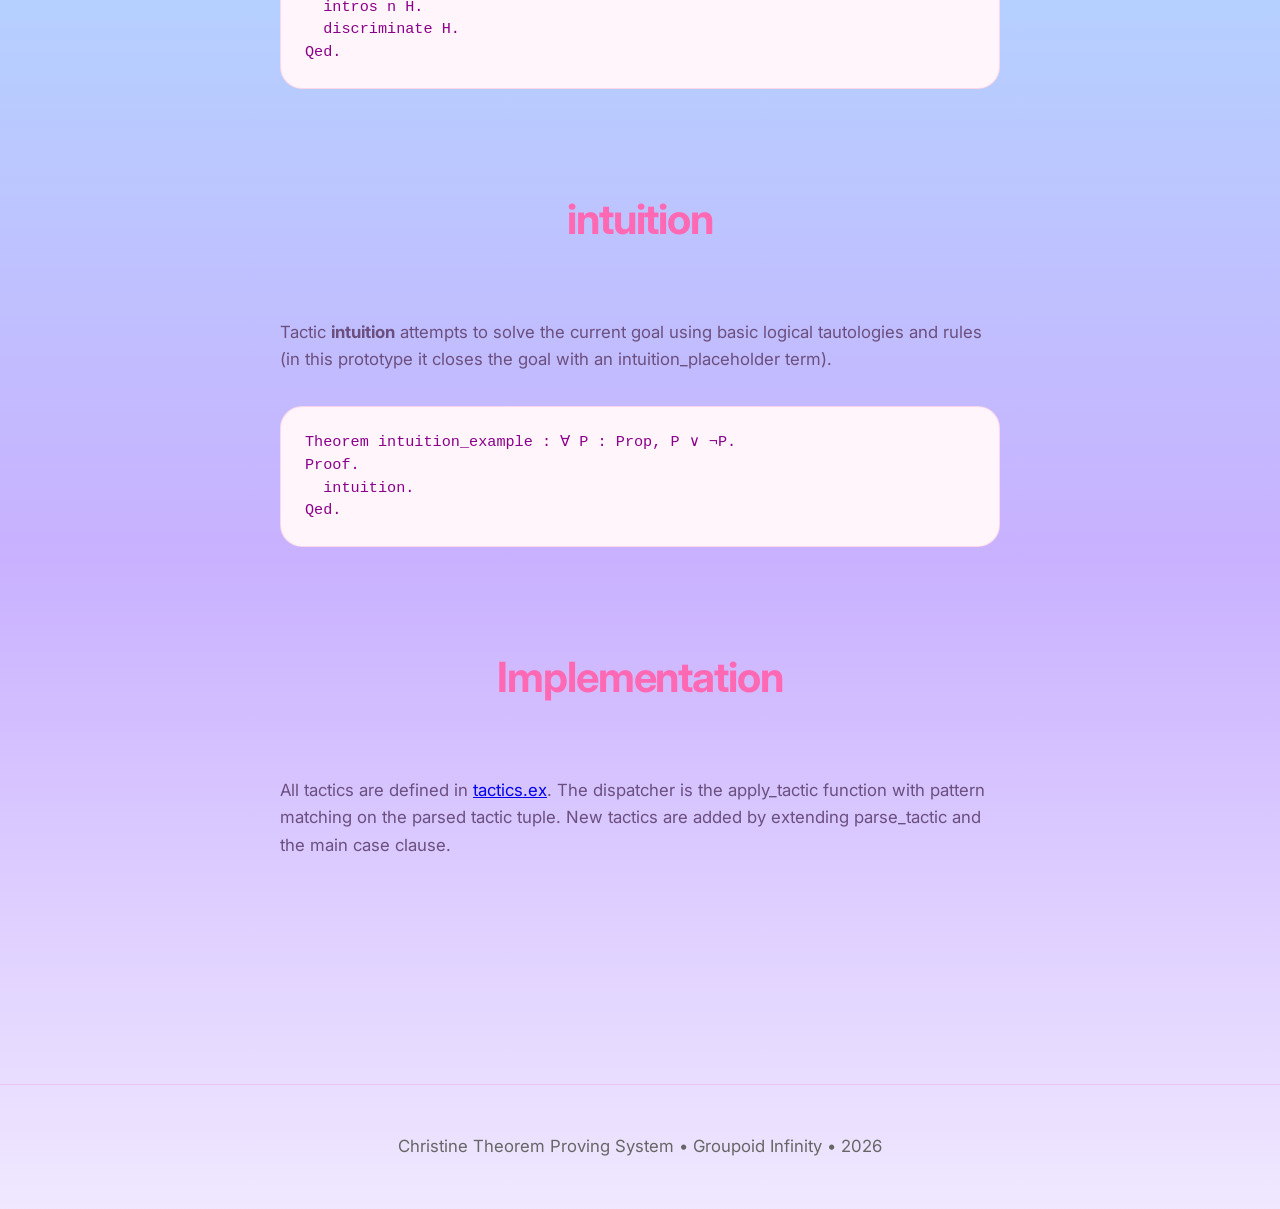
==== commit 7d0c74c0: "tactics page" ====
--- a/tactics.html
+++ b/tactics.html
@@ -126,9 +126,9 @@
             <h2>ring</h2>
             <div style="max-width:720px;margin:0 auto;">
                 <p>Tactic <b>ring</b> normalizes the goal to an equality, converts both sides
-                to polynomials via <code>to_poly</code> and <code>poly_normalize</code>,
+                to polynomials via to_poly and poly_normalize,
                 and solves if the polynomials are identical. It closes the goal with a
-                placeholder term <code>ring_solved</code>.</p>
+                placeholder term ring_solved.</p>
                 <pre class="code-snippet">Theorem ring_example : (x + 2*y) + (3*x + y) = 4*x + 3*y.
 Proof.
   ring.
@@ -140,7 +140,7 @@
             <h2>apply</h2>
             <div style="max-width:720px;margin:0 auto;">
                 <p>Tactic <b>apply H</b> or <b>apply H with x:=t</b> looks up hypothesis H,
-                   matches its type against the goal using <code>match_goal</code>, generates
+                   matches its type against the goal using match_goal, generates
                    subgoals for missing arguments, and builds an App node in the reconstructor.
                    Named with bindings are evaluated and substituted.</p>
                 <pre class="code-snippet">Theorem plus_comm : ∀ n m : Nat, plus n m = plus m n.
@@ -152,12 +152,128 @@
         </section>
 
         <section>
+            <h2>split</h2>
+            <div style="max-width:720px;margin:0 auto;">
+                <p>Tactic <b>split</b> works when the current goal normalizes to an inductive type with exactly one constructor (e.g. conjunction A ∧ B with constructor conj). It applies that constructor, generating subgoals for each of its arguments and updating the reconstructor with the appropriate constructor application.</p>
+                <pre class="code-snippet">Theorem and_intro : ∀ A B : Prop, A → B → A ∧ B.
+Proof.
+  intros A B Ha Hb.
+  split.
+  - exact Ha.
+  - exact Hb.
+Qed.</pre>
+            </div>
+        </section>
+
+        <section>
+            <h2>left / right</h2>
+            <div style="max-width:720px;margin:0 auto;">
+                <p>Tactic <b>left</b> (resp. <b>right</b>) works when the goal normalizes to a disjunction A ∨ B. It replaces the goal with the left (resp. right) disjunct and updates the reconstructor with or_introl (resp. or_intror).</p>
+                <pre class="code-snippet">Theorem left_example : ∀ A B : Prop, A → A ∨ B.
+Proof.
+  intros A B Ha.
+  left.
+  exact Ha.
+Qed.</pre>
+            </div>
+        </section>
+
+        <section>
+            <h2>exists</h2>
+            <div style="max-width:720px;margin:0 auto;">
+                <p>Tactic <b>exists t</b> works when the current goal normalizes to an existential ∃ x : A, P x (or ex). It provides witness t, replaces the goal with P t, and updates the reconstructor to build the ex_intro constructor.</p>
+                <pre class="code-snippet">Theorem exists_plus : ∃ n : Nat, plus n O = n.
+Proof.
+  exists O.
+  reflexivity.
+Qed.</pre>
+            </div>
+        </section>
+
+        <section>
+            <h2>assumption</h2>
+            <div style="max-width:720px;margin:0 auto;">
+                <p>Tactic <b>assumption</b> scans the current context for a hypothesis whose type exactly matches the goal (after normalization) and closes the goal with that hypothesis variable if found.</p>
+                <pre class="code-snippet">Theorem assumption_example : ∀ A : Prop, A → A.
+Proof.
+  intro A.
+  assumption.
+Qed.</pre>
+            </div>
+        </section>
+
+        <section>
+            <h2>assert</h2>
+            <div style="max-width:720px;margin:0 auto;">
+                <p>Tactic <b>assert (H : T)</b> (or assert H : T) creates a new subgoal to prove T, then adds H : T to the context of the original goal (implemented via a let-binding in the proof term).</p>
+                <pre class="code-snippet">Theorem assert_example : ∀ n : Nat, n = n.
+Proof.
+  intro n.
+  assert (H : n = n).
+  - reflexivity.
+  - exact H.
+Qed.</pre>
+            </div>
+        </section>
+
+        <section>
+            <h2>rewrite</h2>
+            <div style="max-width:720px;margin:0 auto;">
+                <p>Tactic <b>rewrite H</b> or <b>rewrite &lt;- H</b> (where H has type l = r) matches l (or r if backward) in the goal and replaces it with r (or l), keeping the original goal type unchanged otherwise. The reconstructor wraps the sub-proof with a rewrite placeholder.</p>
+                <pre class="code-snippet">Theorem rewrite_demo : ∀ n : Nat, plus (plus O n) O = n.
+Proof.
+  intro n.
+  rewrite plus_O_n.  -- assuming plus_O_n : ∀ n, plus O n = n is in scope
+  reflexivity.
+Qed.</pre>
+            </div>
+        </section>
+
+        <section>
+            <h2>induction / destruct</h2>
+            <div style="max-width:720px;margin:0 auto;">
+                <p>Tactic <b>induction x</b> (or <b>induction x as [c1_names | …]</b>) performs case analysis + induction on inductive variable x, generating one subgoal per constructor with induction hypotheses (IH) for recursive arguments. <b>destruct x</b> does the same but without generating IHs. The reconstructor builds a full Ind (match) node.</p>
+                <pre class="code-snippet">Theorem plus_O_n : ∀ n : Nat, plus O n = n.
+Proof.
+  intro n.
+  induction n.
+  - reflexivity.
+  - simpl. rewrite IHn_0. reflexivity.
+Qed.</pre>
+            </div>
+        </section>
+
+        <section>
+            <h2>discriminate</h2>
+            <div style="max-width:720px;margin:0 auto;">
+                <p>Tactic <b>discriminate H</b> (or without argument on an equality goal) solves the goal with a contradiction
+                term when H (or the goal) equates terms built from different constructors of the same inductive type.</p>
+                <pre class="code-snippet">Theorem no_confusion : ∀ n : Nat, O = S n → False.
+Proof.
+  intros n H.
+  discriminate H.
+Qed.</pre>
+            </div>
+        </section>
+
+        <section>
+            <h2>intuition</h2>
+            <div style="max-width:720px;margin:0 auto;">
+                <p>Tactic <b>intuition</b> attempts to solve the current goal using basic logical tautologies and rules (in this prototype it closes the goal with an intuition_placeholder term).</p>
+                <pre class="code-snippet">Theorem intuition_example : ∀ P : Prop, P ∨ ¬P.
+Proof.
+  intuition.
+Qed.</pre>
+            </div>
+        </section>
+
+        <section>
             <h2>Implementation</h2>
             <div style="max-width:720px;margin:0 auto;">
-                <p>All tactics are defined in <a href="https://github.com/groupoid/christine/blob/main/lib/christine/tactics.ex">
-                  <code>lib/christine/tactics.ex</code></a>. The dispatcher is the <code>apply_tactic</code>
+                <p>All tactics are defined in <a href="https://github.com/groupoid/christine/blob/main/lib/christine/tactics.ex">tactics.ex</a>.
+                The dispatcher is the apply_tactic
                   function with pattern matching on the parsed tactic tuple. New tactics are added by
-                  extending <code>parse_tactic</code> and the main case clause.</p>
+                  extending parse_tactic and the main case clause.</p>
             </div>
         </section>
     </main>
@@ -166,4 +282,4 @@
         <p>Christine Theorem Proving System • Groupoid Infinity • 2026</p>
     </footer>
 </body>
-</html>+</html>
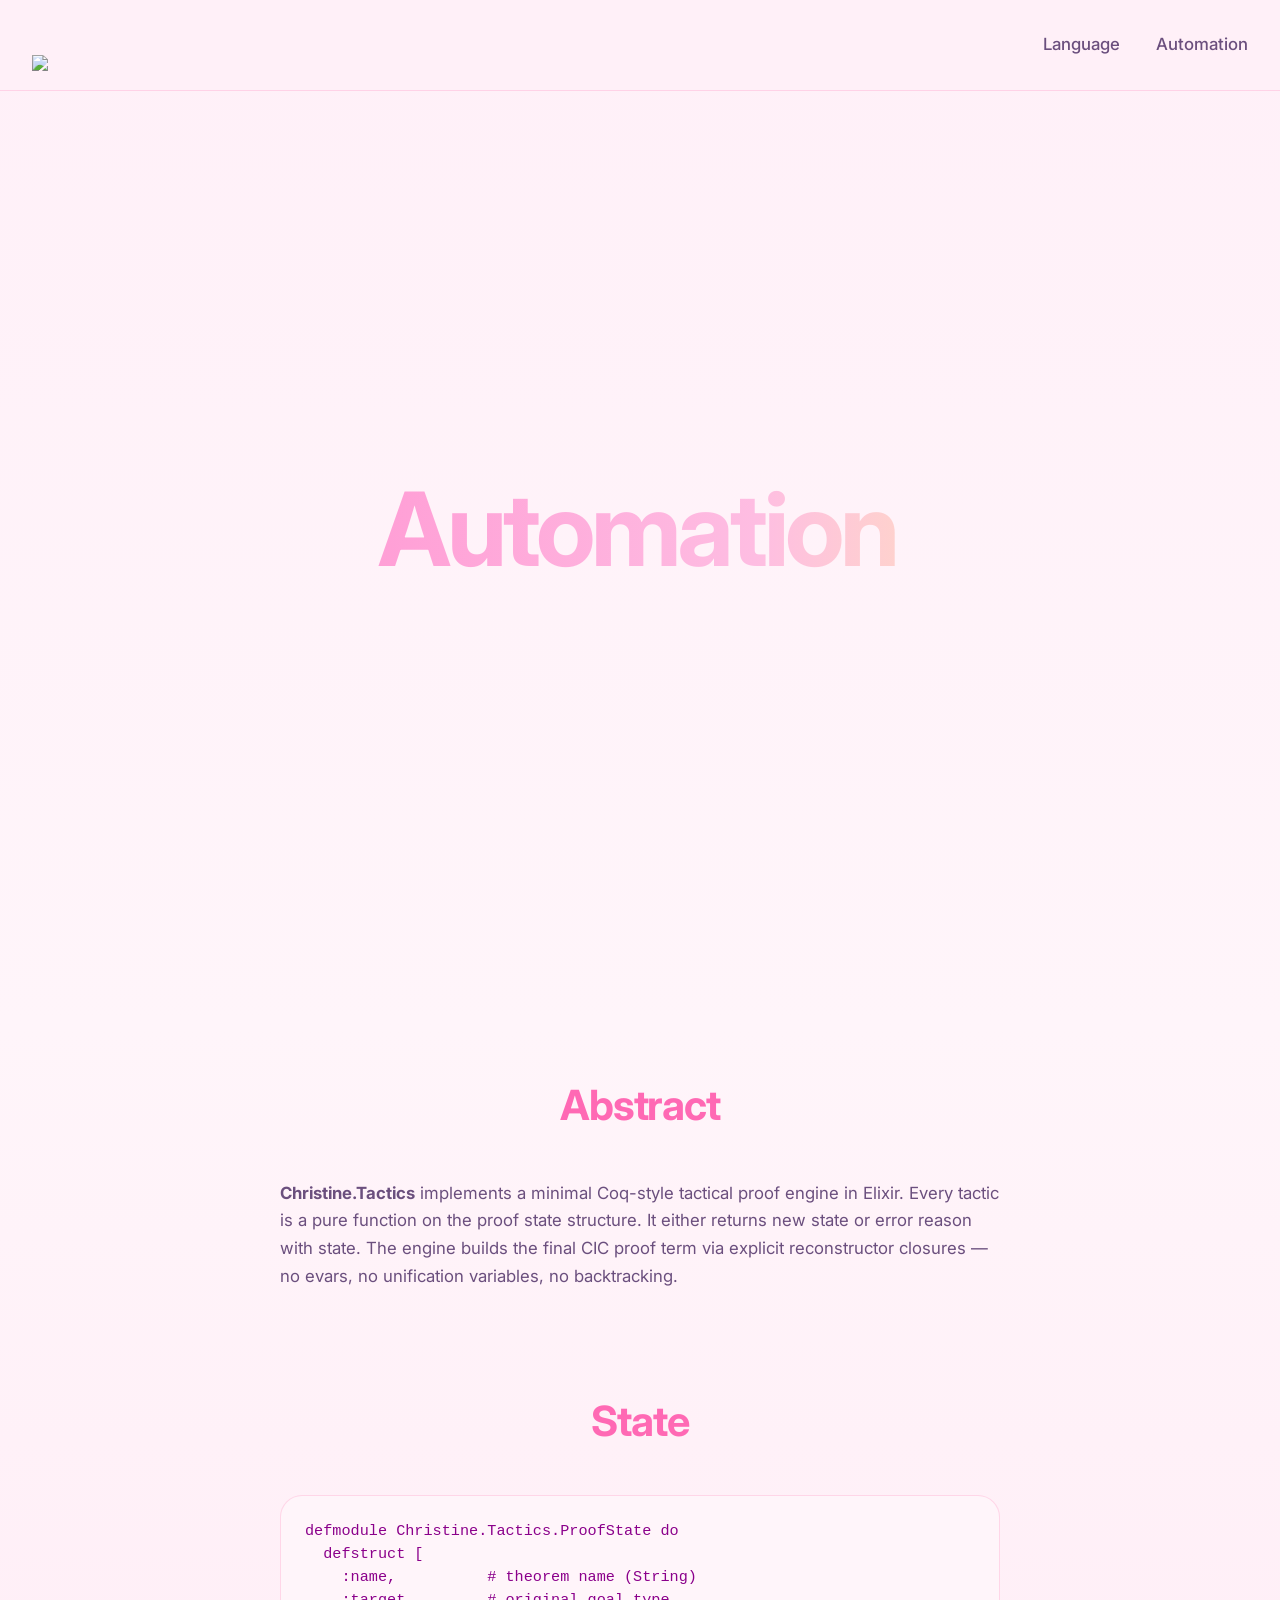
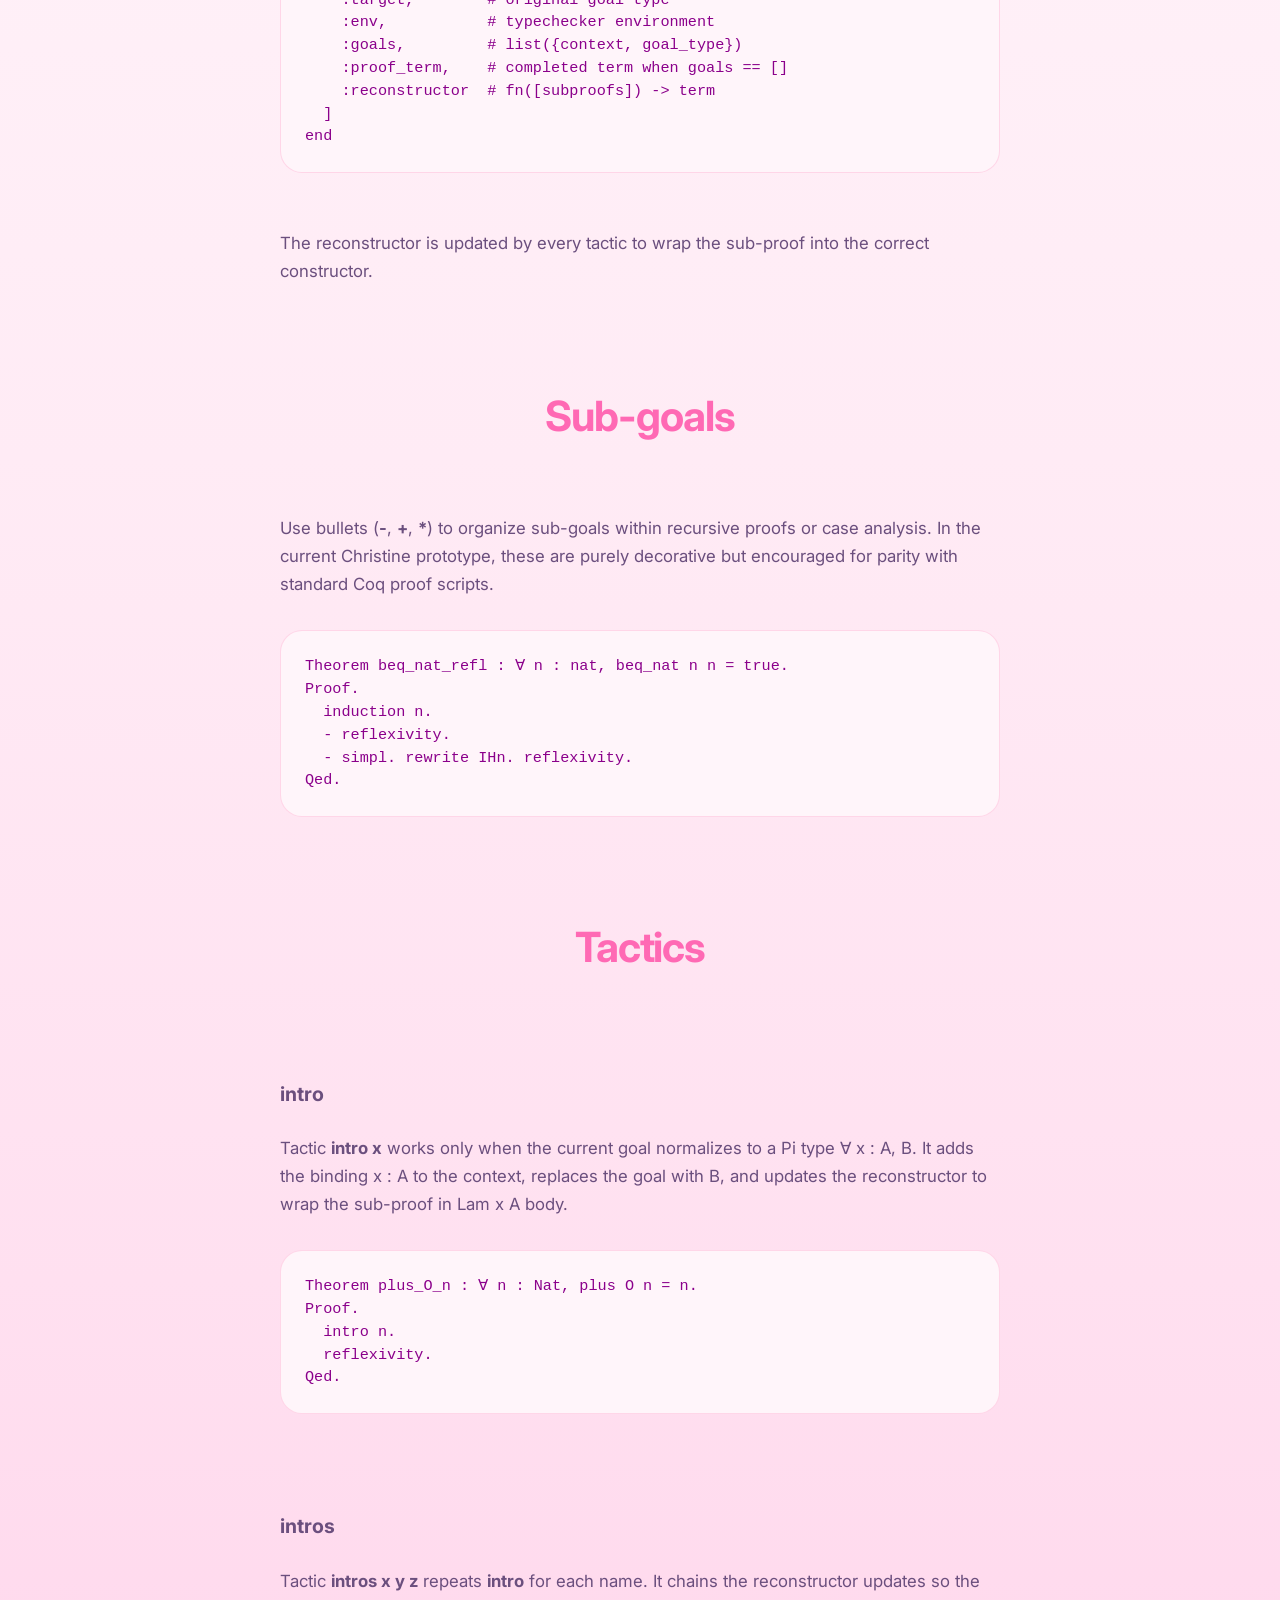
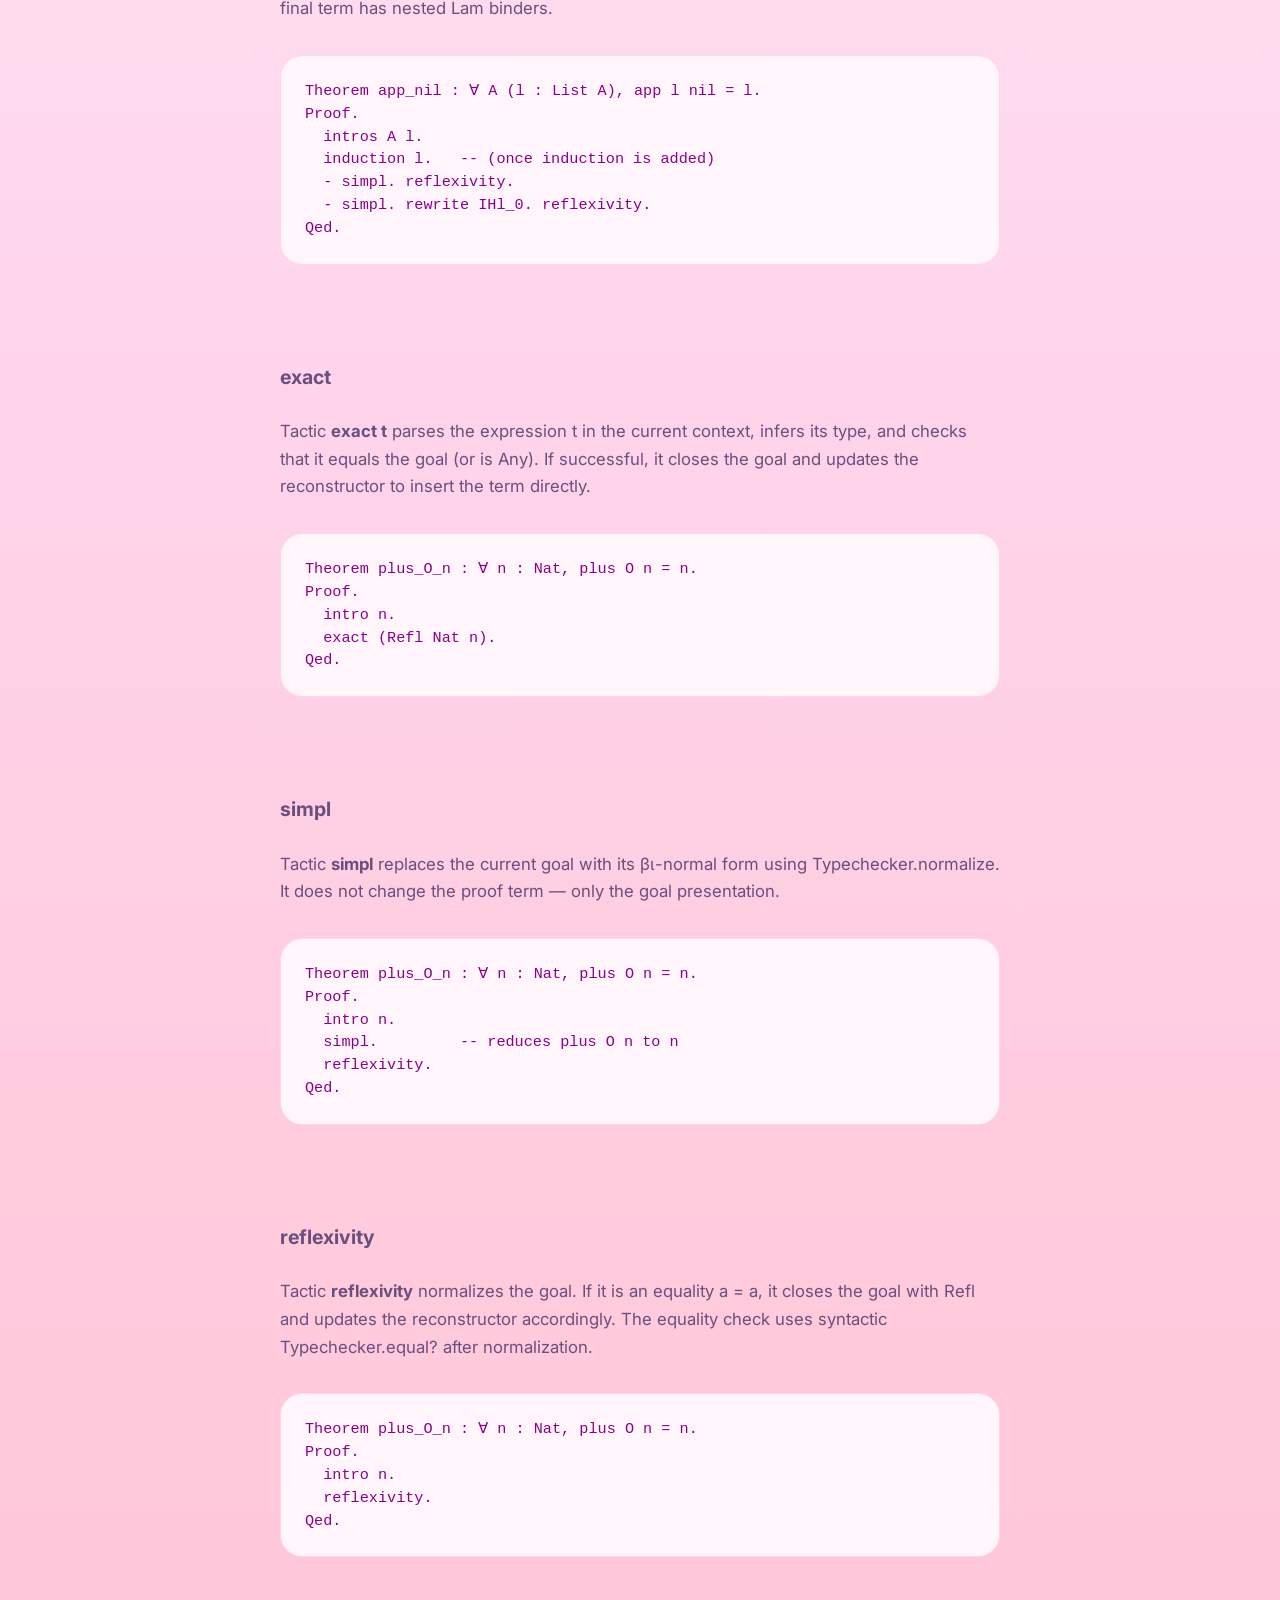
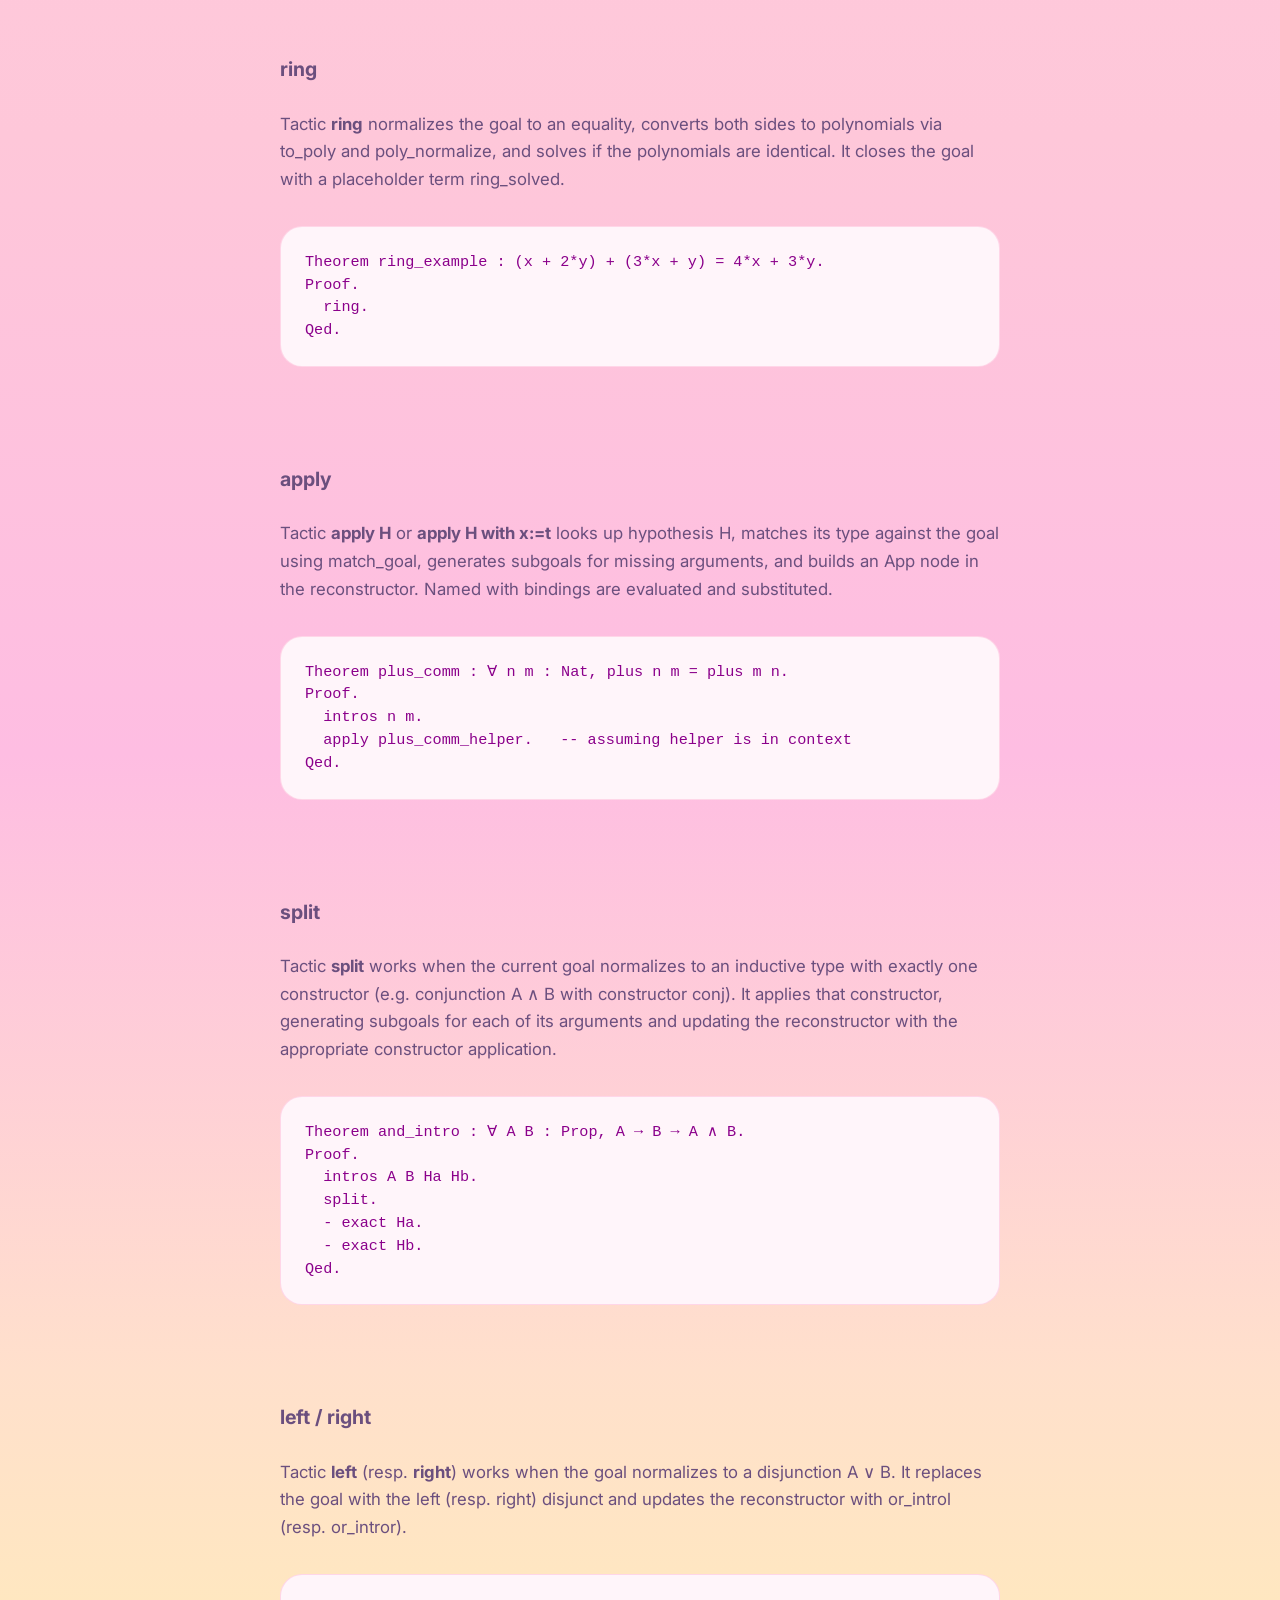
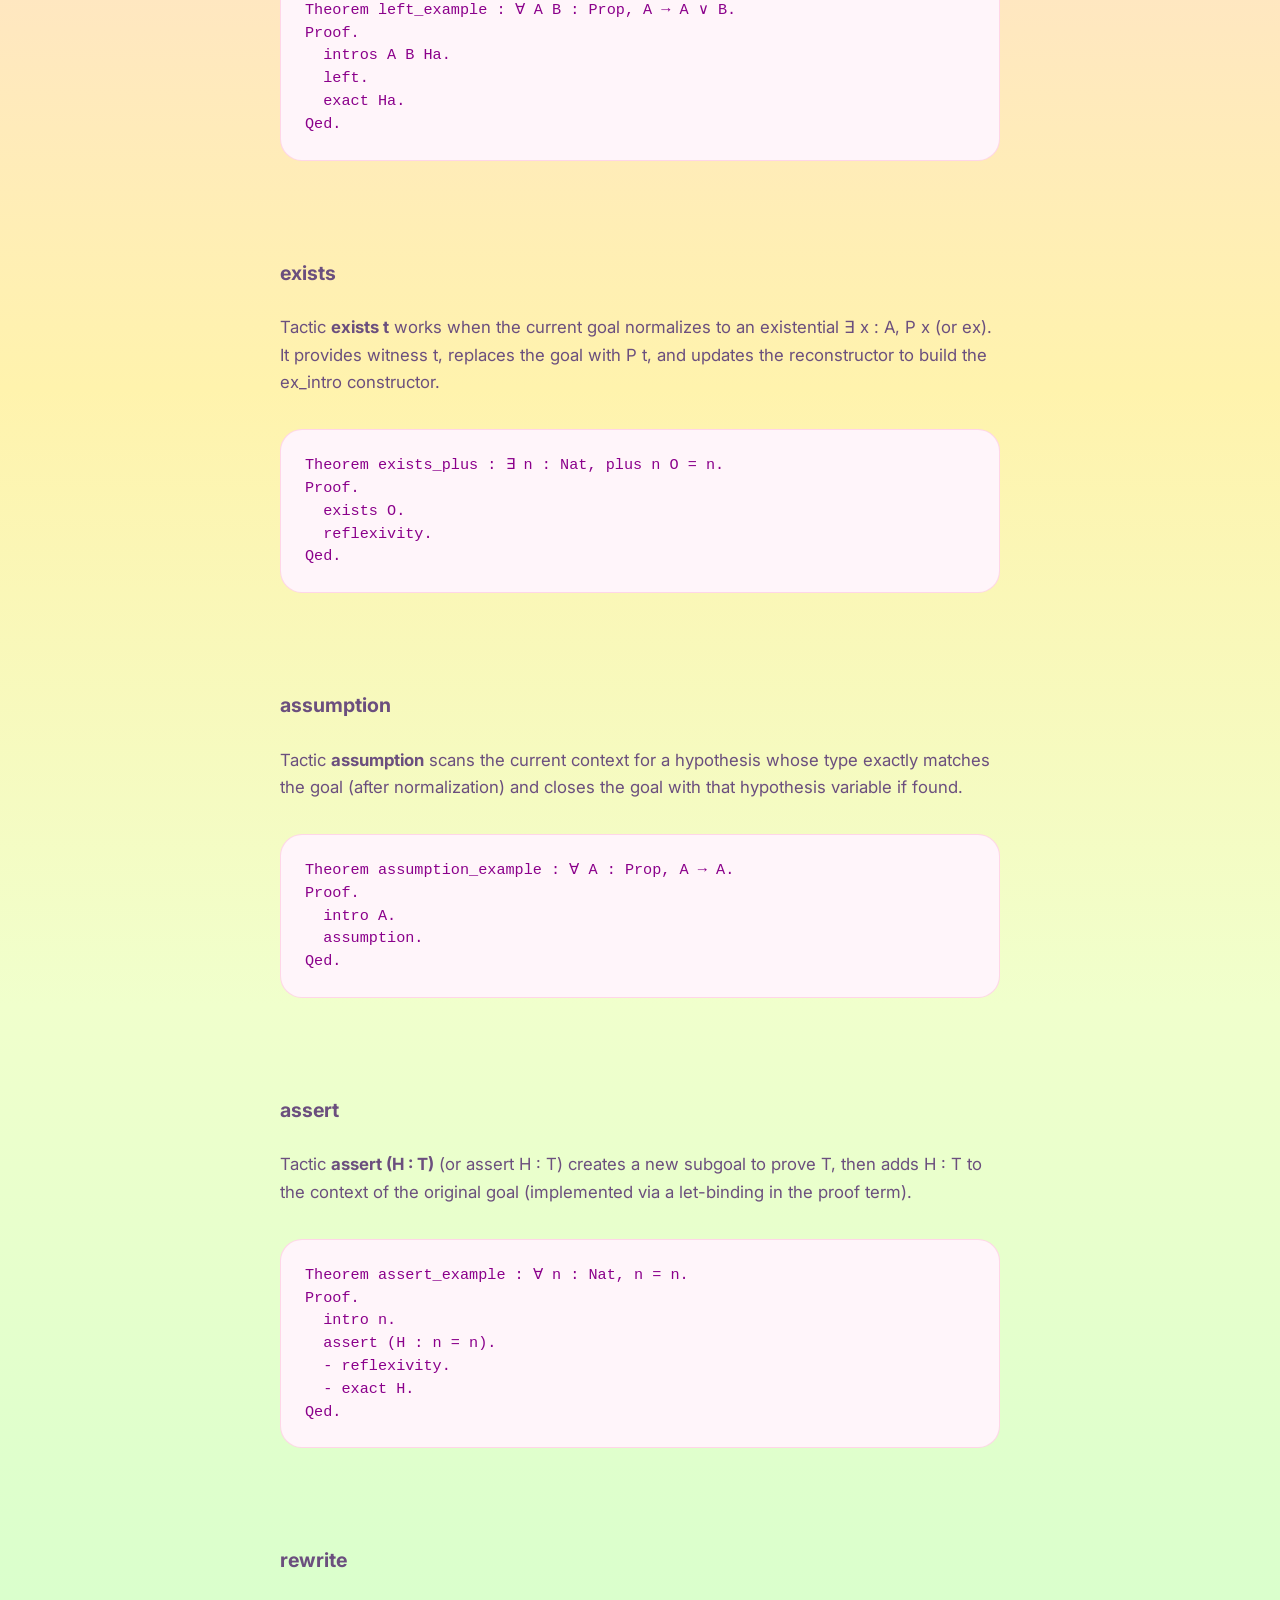
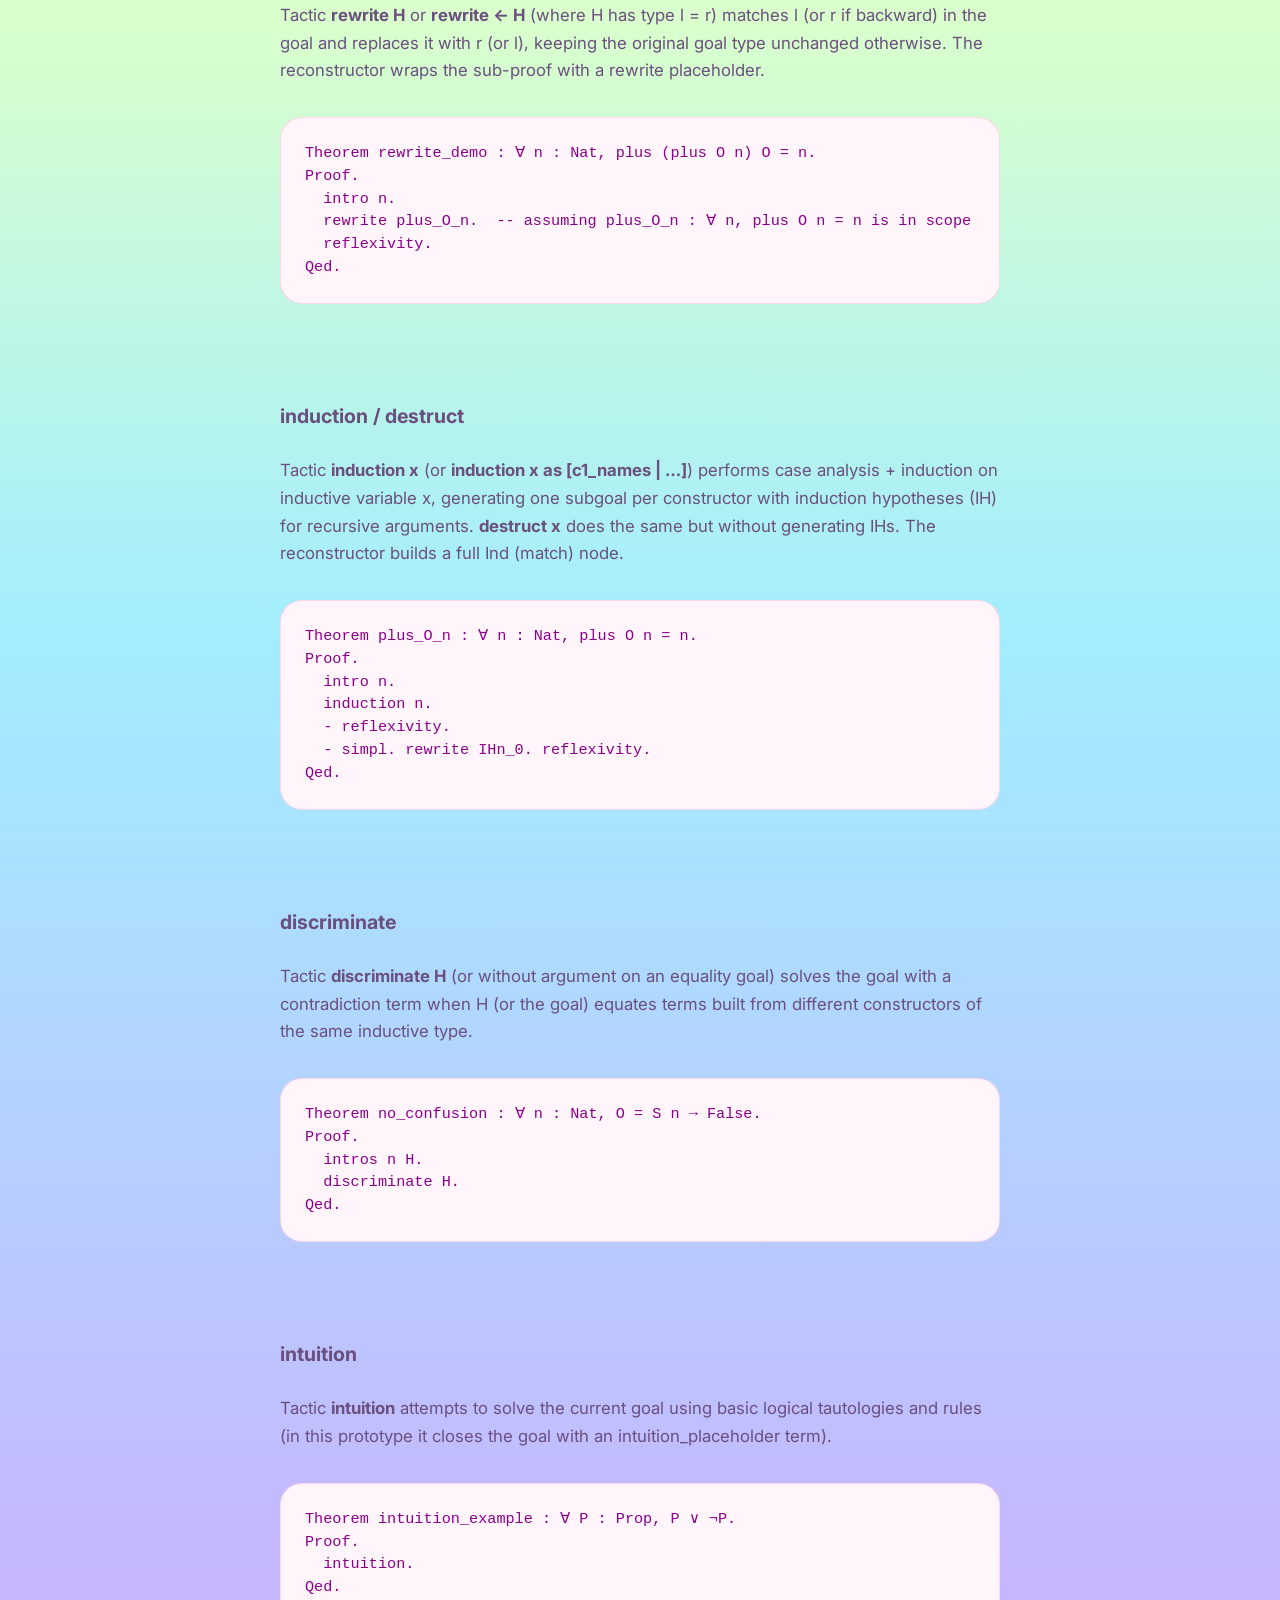
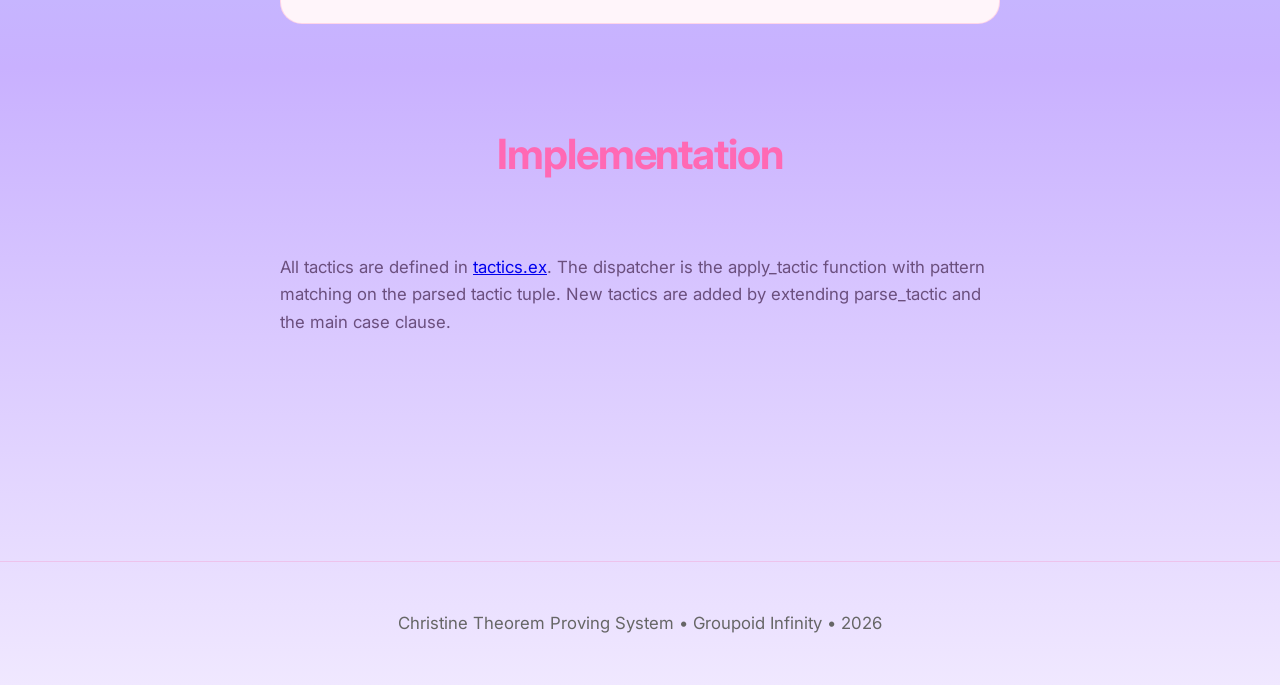
==== commit 2eafc9e6: "fix fixpoint structural equality" ====
--- a/tactics.html
+++ b/tactics.html
@@ -3,7 +3,7 @@
 <head>
     <meta charset="UTF-8">
     <meta name="viewport" content="width=device-width, initial-scale=1.0">
-    <title>Christine Tactics</title>
+    <title>Christine Automation</title>
     <link rel="stylesheet" href="index.css?v=5">
 </head>
 <body>
@@ -12,14 +12,14 @@
             <a href="https://groupoid.space" class="logo"><img width="50" style="padding-top:-30px;margin-bottom:-15px;" src="https://avatars.githubusercontent.com/u/17128096?s=200&v=4"></a>
             <ul class="nav-links">
                 <li><a href="index.html">Language</a></li>
-                <li><a href="tactics.html" class="active">Tactics</a></li>
+                <li><a href="tactics.html" class="active">Automation</a></li>
             </ul>
         </div>
     </nav>
 
     <header>
         <div class="hero-content">
-            <h1>Tactics</h1>
+            <h1>Automation</h1>
         </div>
     </header>
 
@@ -35,7 +35,7 @@
         </section>
 
         <section>
-            <h2>Proof State</h2>
+            <h2>State</h2>
             <div style="max-width:720px;margin:0 auto;">
                 <pre class="code-snippet">defmodule Christine.Tactics.ProofState do
   defstruct [
@@ -51,8 +51,28 @@
             </div>
         </section>
 
-        <section>
-            <h2>intro</h2>
+
+        <section>
+            <h2>Sub-goals</h2>
+            <div style="max-width:720px;margin:0 auto;">
+                <p>Use bullets (<b>-</b>, <b>+</b>, <b>*</b>) to organize sub-goals within recursive proofs or case analysis. In the current Christine prototype, these are purely decorative but encouraged for parity with standard Coq proof scripts.</p>
+                <pre class="code-snippet">Theorem beq_nat_refl : ∀ n : nat, beq_nat n n = true.
+Proof.
+  induction n.
+  - reflexivity.
+  - simpl. rewrite IHn. reflexivity.
+Qed.</pre>
+            </div>
+        </section>
+
+
+
+        <section>
+            <h2>Tactics</h2>
+        </section>
+
+        <section>
+            <h3>intro</h3>
             <div style="max-width:720px;margin:0 auto;">
                 <p>Tactic <b>intro x</b> works only when the current goal normalizes to a Pi type ∀ x : A, B.
                    It adds the binding x : A to the context, replaces the goal with B, and updates the
@@ -66,7 +86,7 @@
         </section>
 
         <section>
-            <h2>intros</h2>
+            <h3>intros</h3>
             <div style="max-width:720px;margin:0 auto;">
                 <p>Tactic <b>intros x y z</b> repeats <b>intro</b> for each name.
                 It chains the reconstructor updates so the final term has nested Lam binders.</p>
@@ -81,7 +101,7 @@
         </section>
 
         <section>
-            <h2>exact</h2>
+            <h3>exact</h3>
             <div style="max-width:720px;margin:0 auto;">
                 <p>Tactic <b>exact t</b> parses the expression t in the current context, infers its type,
                    and checks that it equals the goal (or is Any). If successful, it closes the goal and
@@ -95,7 +115,7 @@
         </section>
 
         <section>
-            <h2>simpl</h2>
+            <h3>simpl</h3>
             <div style="max-width:720px;margin:0 auto;">
                 <p>Tactic <b>simpl</b> replaces the current goal with its βι-normal form using Typechecker.normalize.
                 It does not change the proof term — only the goal presentation.</p>
@@ -109,7 +129,7 @@
         </section>
 
         <section>
-            <h2>reflexivity</h2>
+            <h3>reflexivity</h3>
             <div style="max-width:720px;margin:0 auto;">
                 <p>Tactic <b>reflexivity</b> normalizes the goal. If it is an equality a = a,
                 it closes the goal with Refl and updates the reconstructor accordingly.
@@ -123,7 +143,7 @@
         </section>
 
         <section>
-            <h2>ring</h2>
+            <h3>ring</h3>
             <div style="max-width:720px;margin:0 auto;">
                 <p>Tactic <b>ring</b> normalizes the goal to an equality, converts both sides
                 to polynomials via to_poly and poly_normalize,
@@ -137,7 +157,7 @@
         </section>
 
         <section>
-            <h2>apply</h2>
+            <h3>apply</h3>
             <div style="max-width:720px;margin:0 auto;">
                 <p>Tactic <b>apply H</b> or <b>apply H with x:=t</b> looks up hypothesis H,
                    matches its type against the goal using match_goal, generates
@@ -152,7 +172,7 @@
         </section>
 
         <section>
-            <h2>split</h2>
+            <h3>split</h3>
             <div style="max-width:720px;margin:0 auto;">
                 <p>Tactic <b>split</b> works when the current goal normalizes to an inductive type with exactly one constructor (e.g. conjunction A ∧ B with constructor conj). It applies that constructor, generating subgoals for each of its arguments and updating the reconstructor with the appropriate constructor application.</p>
                 <pre class="code-snippet">Theorem and_intro : ∀ A B : Prop, A → B → A ∧ B.
@@ -166,7 +186,7 @@
         </section>
 
         <section>
-            <h2>left / right</h2>
+            <h3>left / right</h3>
             <div style="max-width:720px;margin:0 auto;">
                 <p>Tactic <b>left</b> (resp. <b>right</b>) works when the goal normalizes to a disjunction A ∨ B. It replaces the goal with the left (resp. right) disjunct and updates the reconstructor with or_introl (resp. or_intror).</p>
                 <pre class="code-snippet">Theorem left_example : ∀ A B : Prop, A → A ∨ B.
@@ -179,7 +199,7 @@
         </section>
 
         <section>
-            <h2>exists</h2>
+            <h3>exists</h3>
             <div style="max-width:720px;margin:0 auto;">
                 <p>Tactic <b>exists t</b> works when the current goal normalizes to an existential ∃ x : A, P x (or ex). It provides witness t, replaces the goal with P t, and updates the reconstructor to build the ex_intro constructor.</p>
                 <pre class="code-snippet">Theorem exists_plus : ∃ n : Nat, plus n O = n.
@@ -191,7 +211,7 @@
         </section>
 
         <section>
-            <h2>assumption</h2>
+            <h3>assumption</h3>
             <div style="max-width:720px;margin:0 auto;">
                 <p>Tactic <b>assumption</b> scans the current context for a hypothesis whose type exactly matches the goal (after normalization) and closes the goal with that hypothesis variable if found.</p>
                 <pre class="code-snippet">Theorem assumption_example : ∀ A : Prop, A → A.
@@ -203,7 +223,7 @@
         </section>
 
         <section>
-            <h2>assert</h2>
+            <h3>assert</h3>
             <div style="max-width:720px;margin:0 auto;">
                 <p>Tactic <b>assert (H : T)</b> (or assert H : T) creates a new subgoal to prove T, then adds H : T to the context of the original goal (implemented via a let-binding in the proof term).</p>
                 <pre class="code-snippet">Theorem assert_example : ∀ n : Nat, n = n.
@@ -217,7 +237,7 @@
         </section>
 
         <section>
-            <h2>rewrite</h2>
+            <h3>rewrite</h3>
             <div style="max-width:720px;margin:0 auto;">
                 <p>Tactic <b>rewrite H</b> or <b>rewrite &lt;- H</b> (where H has type l = r) matches l (or r if backward) in the goal and replaces it with r (or l), keeping the original goal type unchanged otherwise. The reconstructor wraps the sub-proof with a rewrite placeholder.</p>
                 <pre class="code-snippet">Theorem rewrite_demo : ∀ n : Nat, plus (plus O n) O = n.
@@ -229,8 +249,9 @@
             </div>
         </section>
 
-        <section>
-            <h2>induction / destruct</h2>
+
+        <section>
+            <h3>induction / destruct</h3>
             <div style="max-width:720px;margin:0 auto;">
                 <p>Tactic <b>induction x</b> (or <b>induction x as [c1_names | …]</b>) performs case analysis + induction on inductive variable x, generating one subgoal per constructor with induction hypotheses (IH) for recursive arguments. <b>destruct x</b> does the same but without generating IHs. The reconstructor builds a full Ind (match) node.</p>
                 <pre class="code-snippet">Theorem plus_O_n : ∀ n : Nat, plus O n = n.
@@ -244,7 +265,7 @@
         </section>
 
         <section>
-            <h2>discriminate</h2>
+            <h3>discriminate</h3>
             <div style="max-width:720px;margin:0 auto;">
                 <p>Tactic <b>discriminate H</b> (or without argument on an equality goal) solves the goal with a contradiction
                 term when H (or the goal) equates terms built from different constructors of the same inductive type.</p>
@@ -257,7 +278,7 @@
         </section>
 
         <section>
-            <h2>intuition</h2>
+            <h3>intuition</h3>
             <div style="max-width:720px;margin:0 auto;">
                 <p>Tactic <b>intuition</b> attempts to solve the current goal using basic logical tautologies and rules (in this prototype it closes the goal with an intuition_placeholder term).</p>
                 <pre class="code-snippet">Theorem intuition_example : ∀ P : Prop, P ∨ ¬P.
--- a/index.css
+++ b/index.css
@@ -57,6 +57,41 @@
     min-height: 100vh;
 }
 
+.box {
+    display: inline-block;
+    background: var(--surface2);
+    border: 1px solid var(--border);
+    border-radius: 16px;                    /* compact but dreamy roundness – smaller than card --radius */
+    padding: 0.22rem 0.75rem;
+    margin: 0 0.15em;
+    font-family: ui-monospace, 'Cascadia Mono', 'Segoe UI Mono', monospace;
+    font-size: 1.02rem;
+    font-weight: 700;
+    line-height: 1.3;
+    color: var(--accent-dark);
+    letter-spacing: -0.015em;
+//    box-shadow: 0 6px 16px -8px rgba(0, 0, 0, 0.15);
+    transition: all 0.32s cubic-bezier(0.23, 1, 0.32, 1);
+    vertical-align: baseline;
+    white-space: nowrap;
+    position: relative;
+    top: -1px;
+}
+
+.box:hover {
+//    transform: translateY(-4px);
+    border-color: var(--accent);
+//    box-shadow: 0 14px 32px -10px var(--accent-glow);
+    color: HotPink;
+}
+
+/* Optional: even more card-like depth when inside dark/light sections */
+.box.dark {
+    background: rgba(255, 255, 255, 0.95);
+    box-shadow: 0 8px 20px -8px rgba(255, 93, 162, 0.22);
+}
+
+
 /* NAV */
 nav.sticky {
     position: sticky;
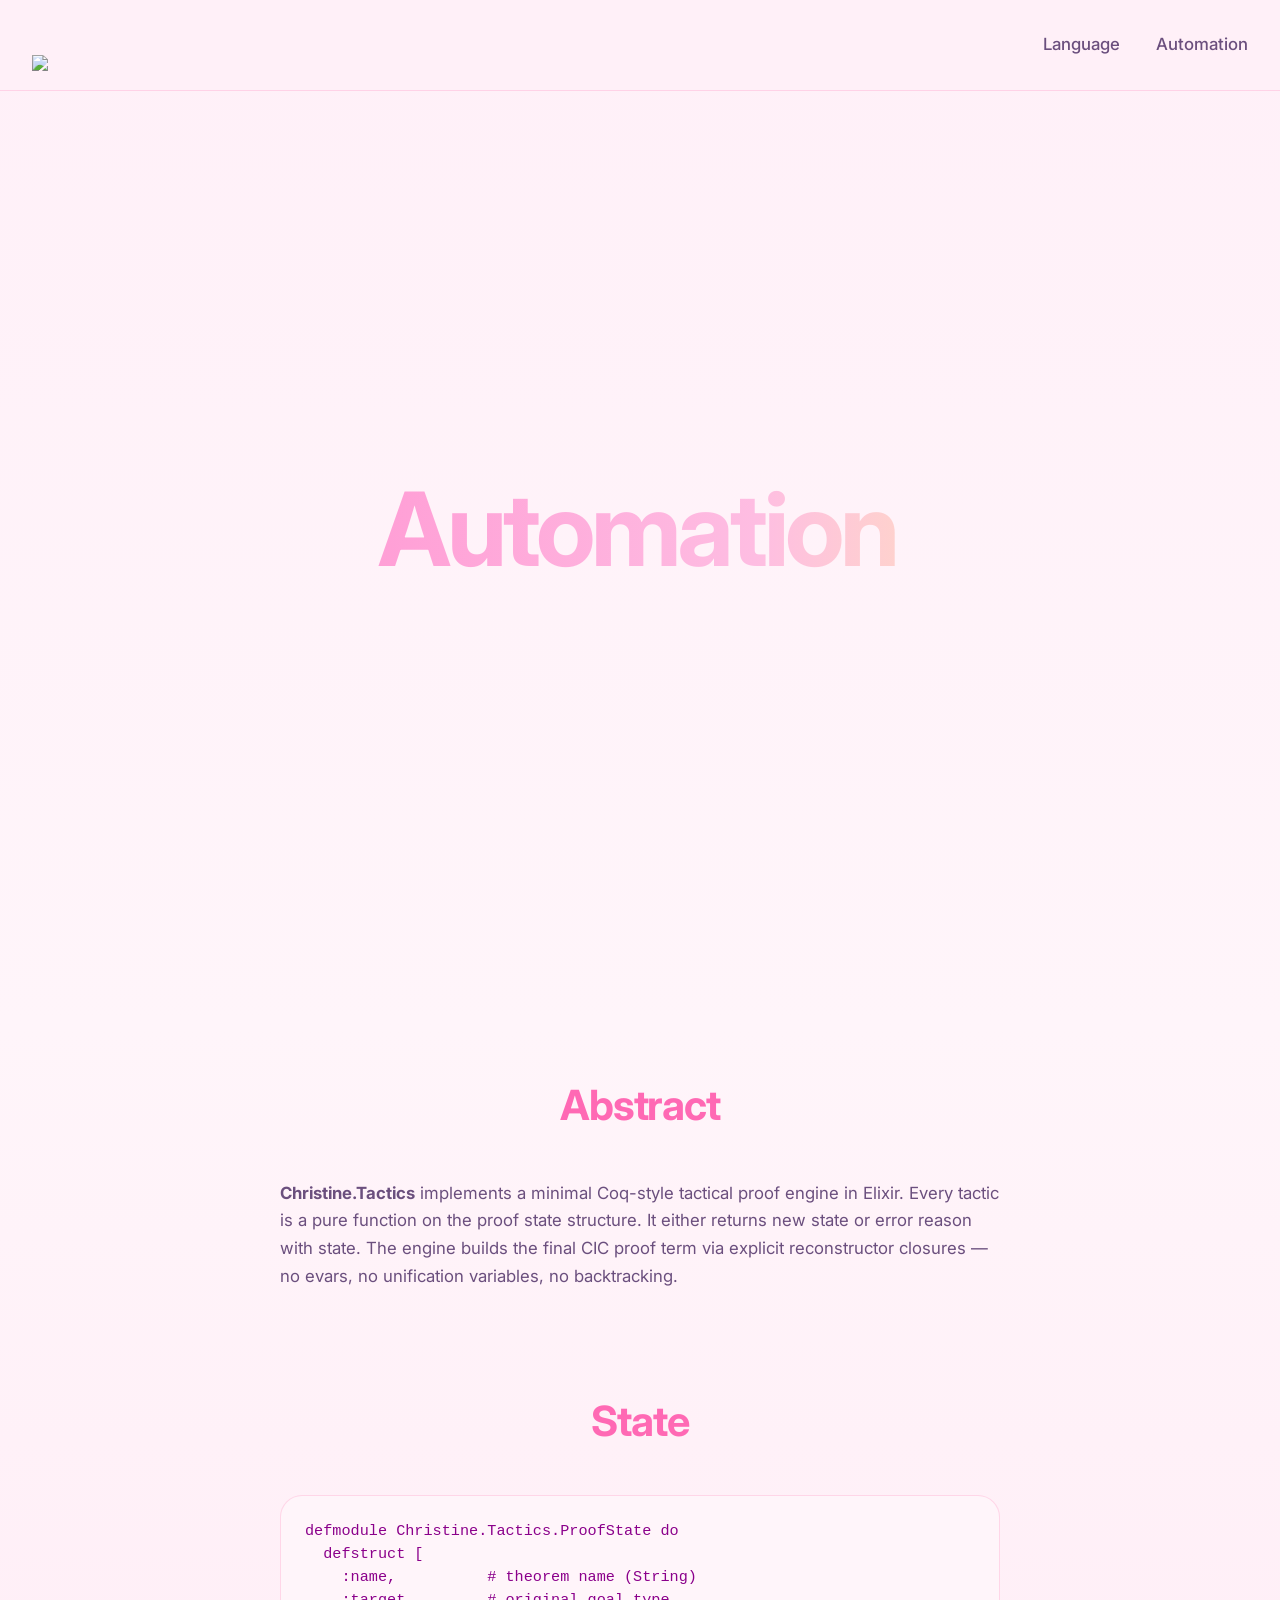
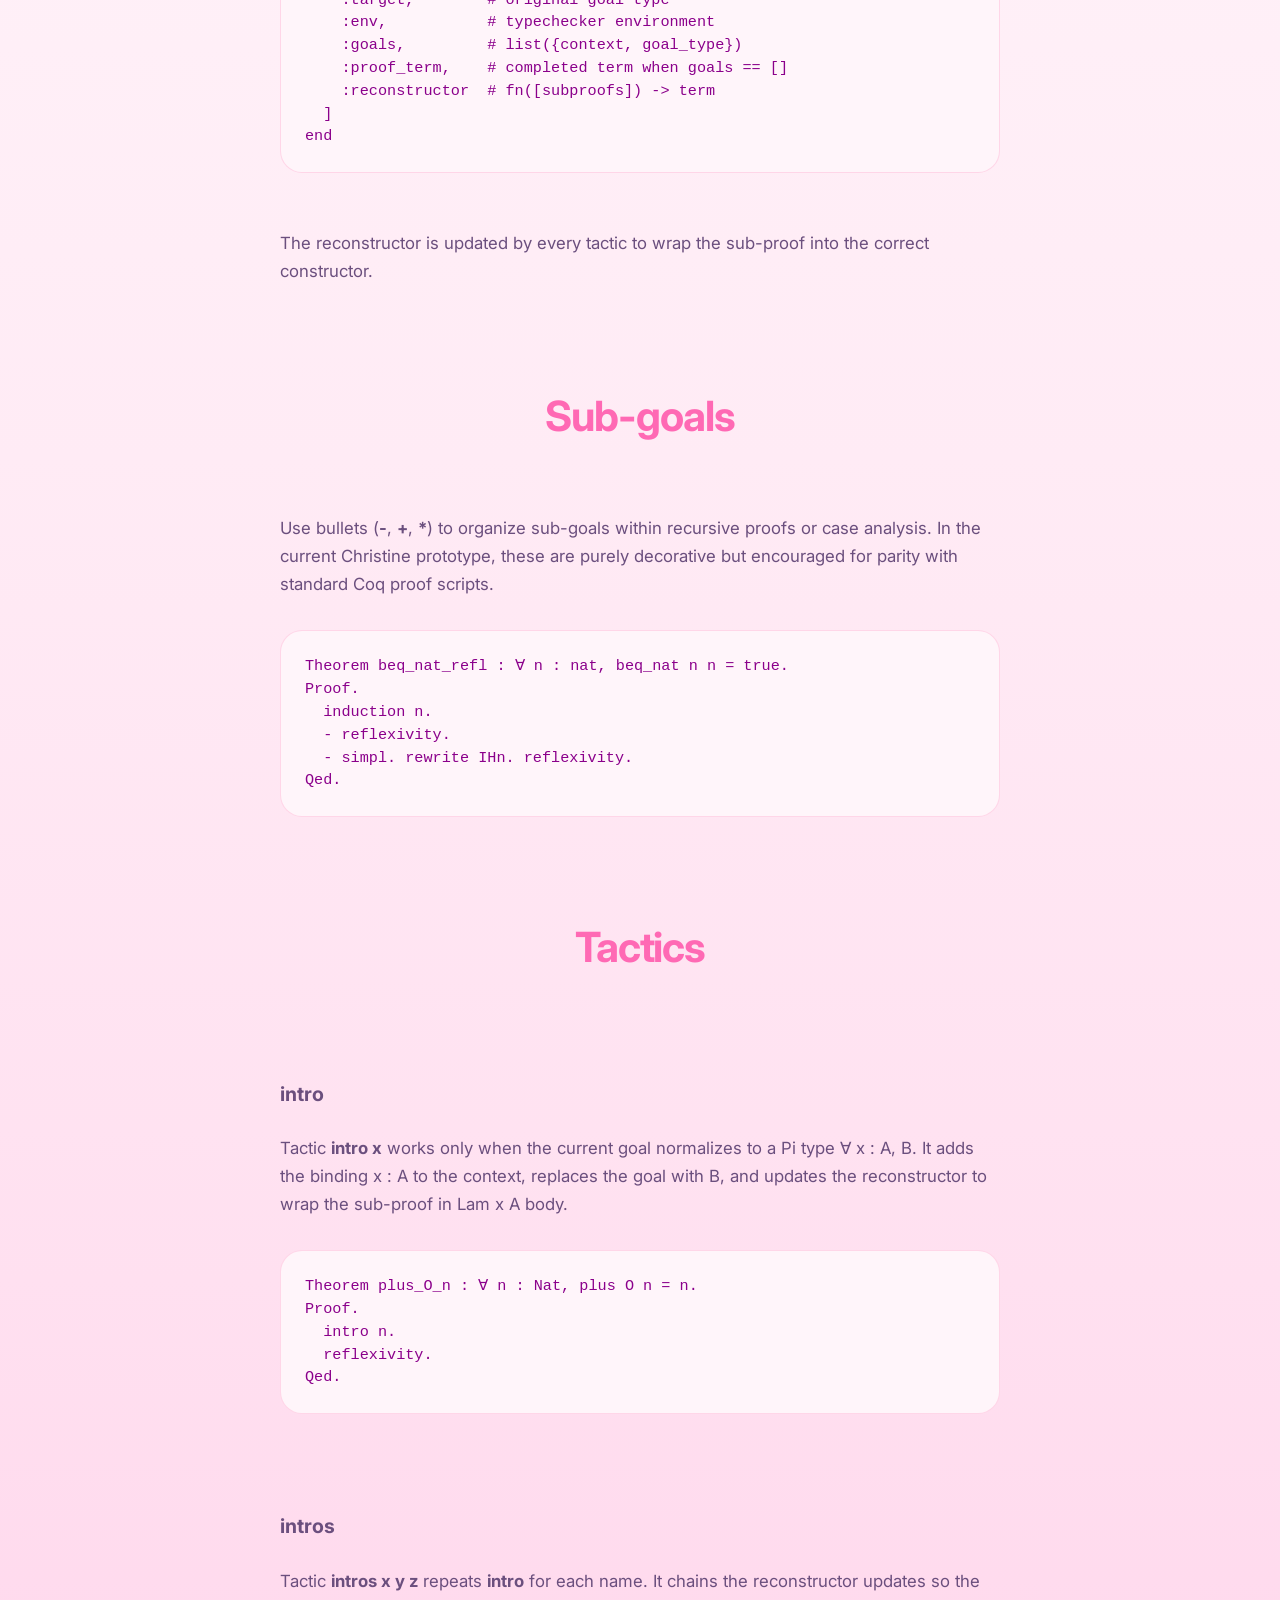
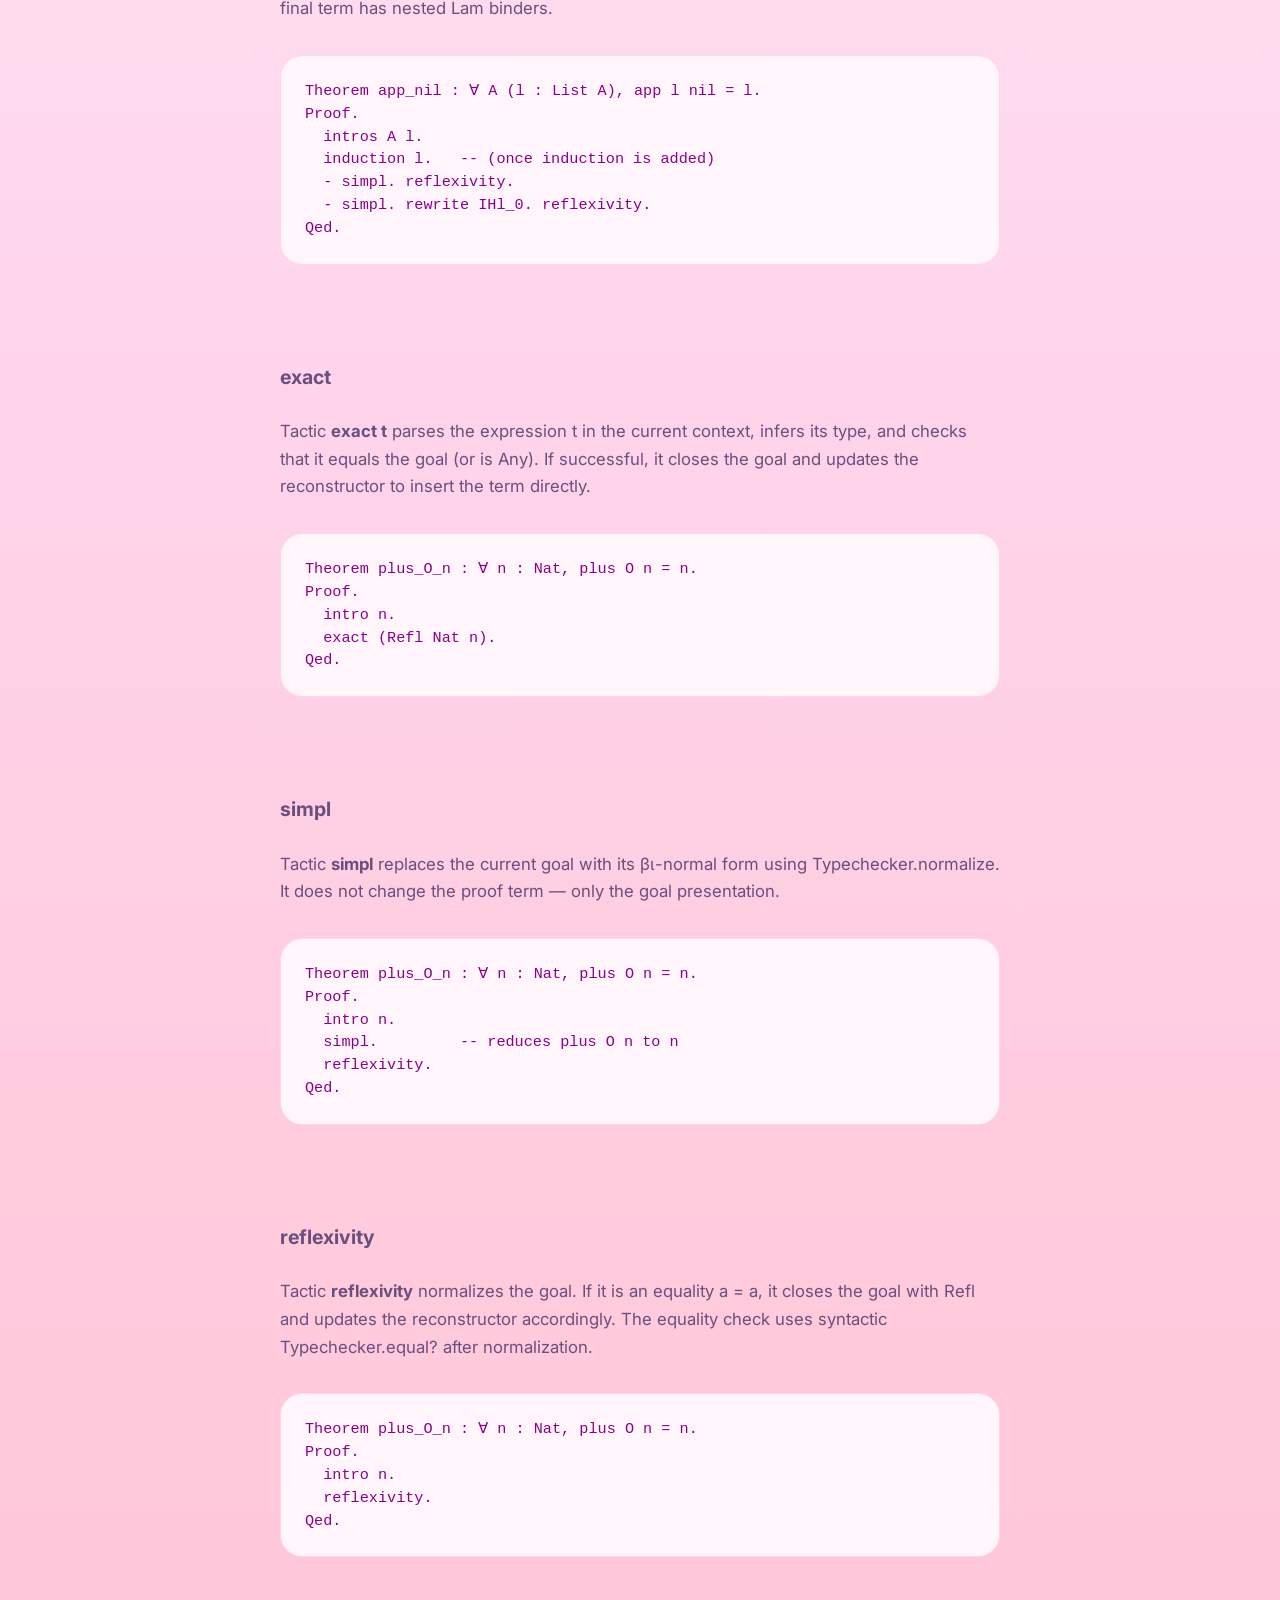
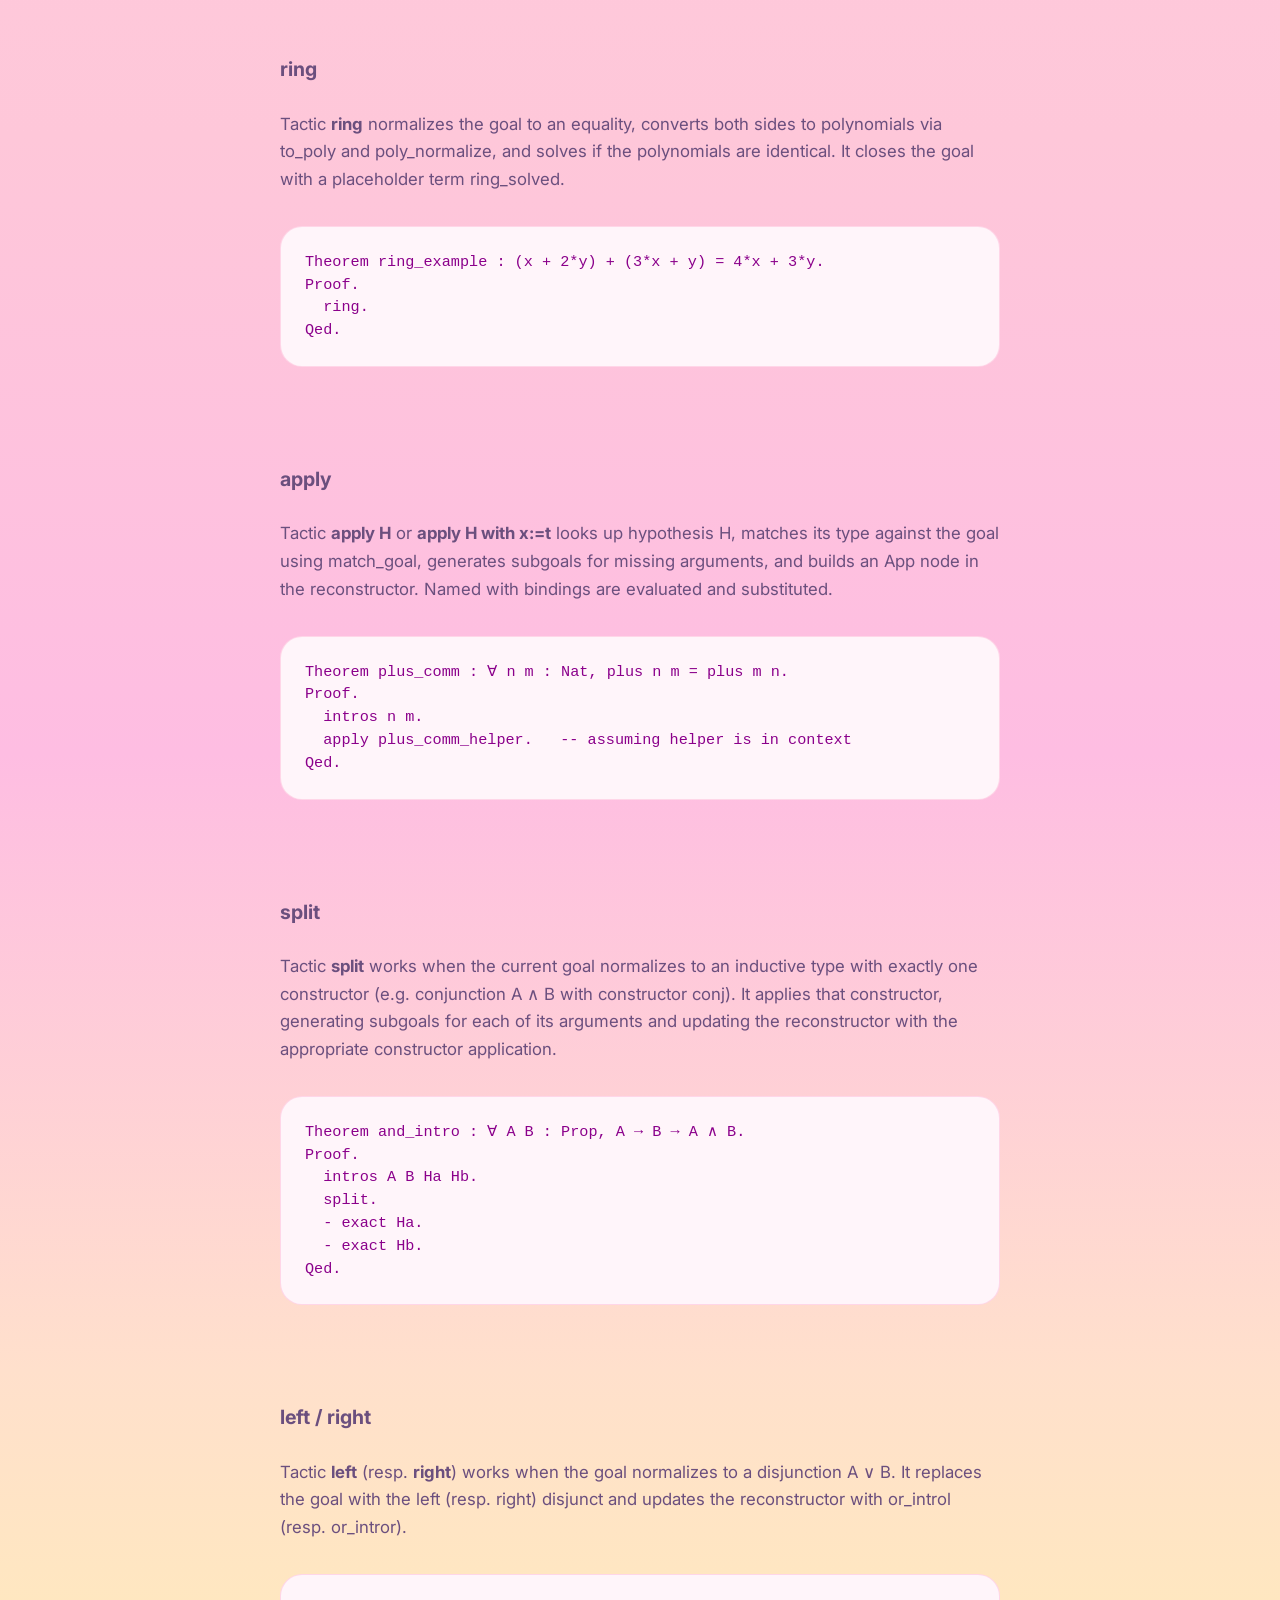
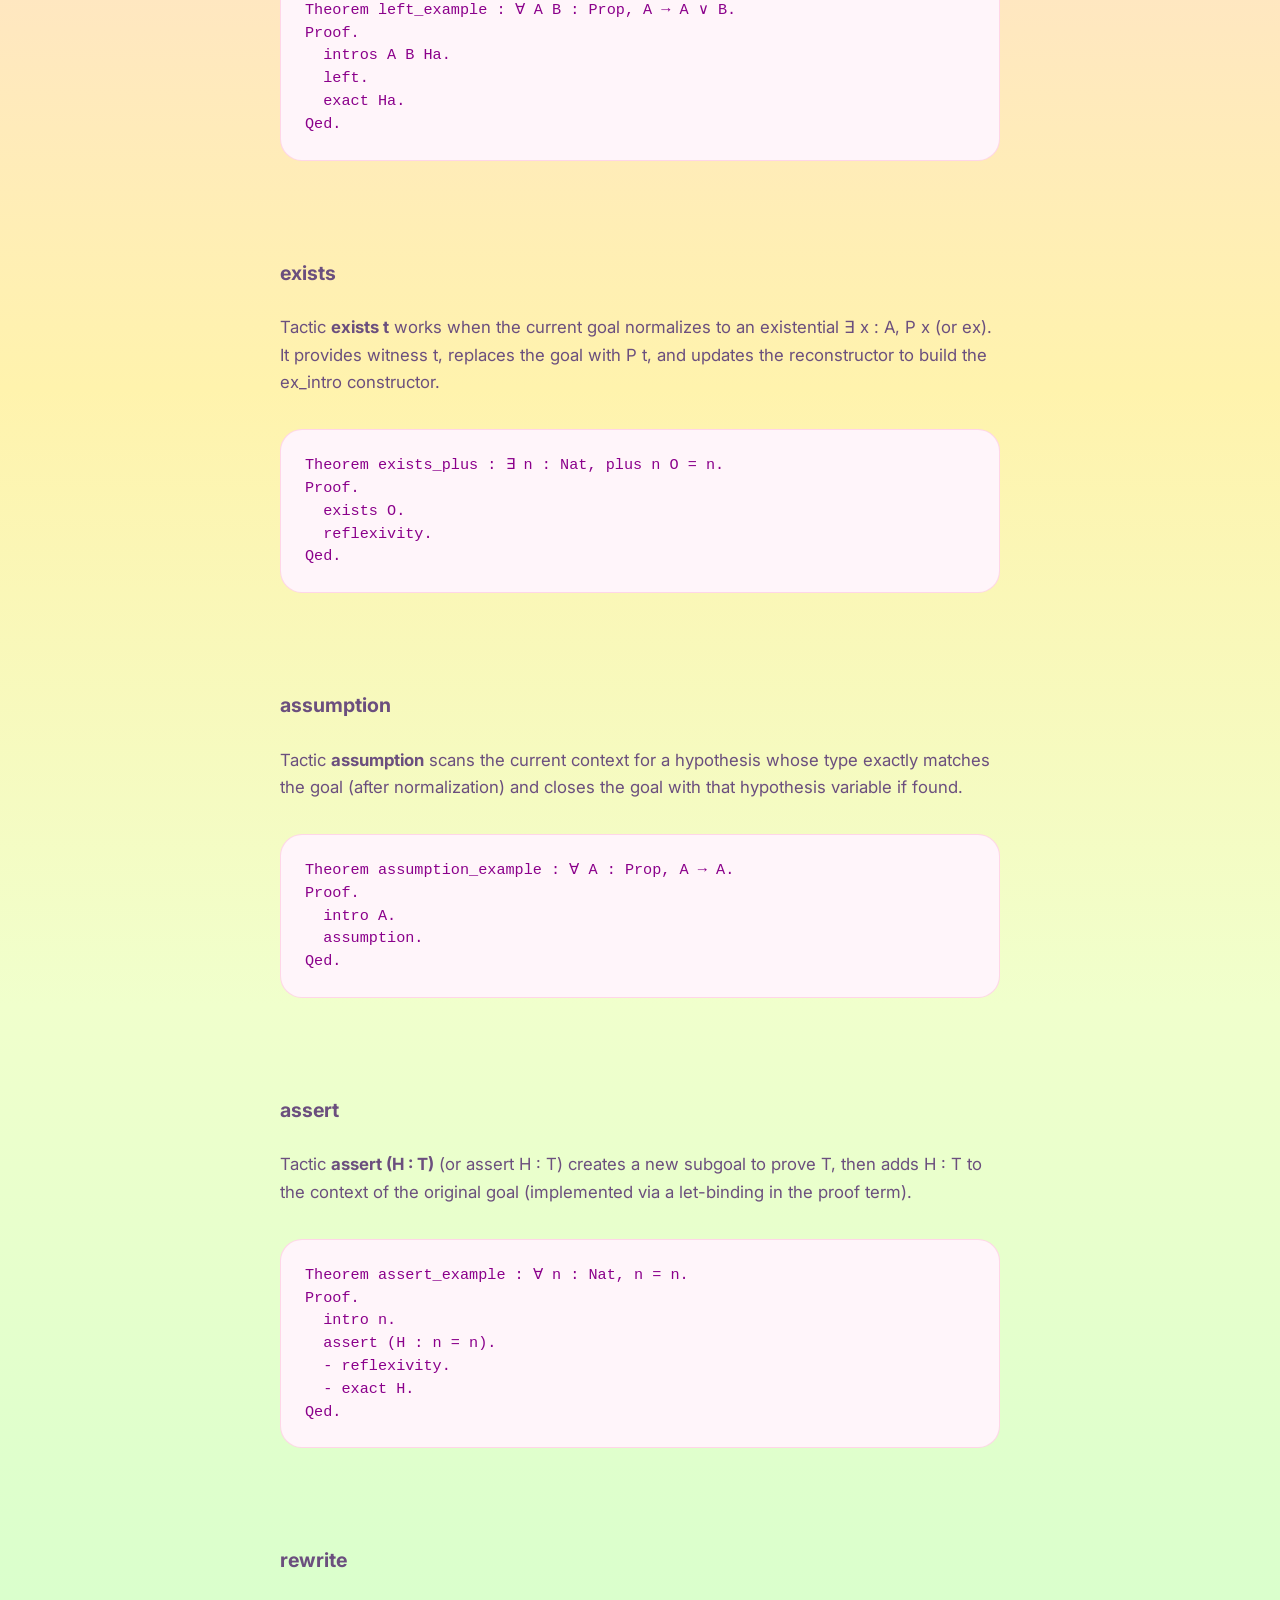
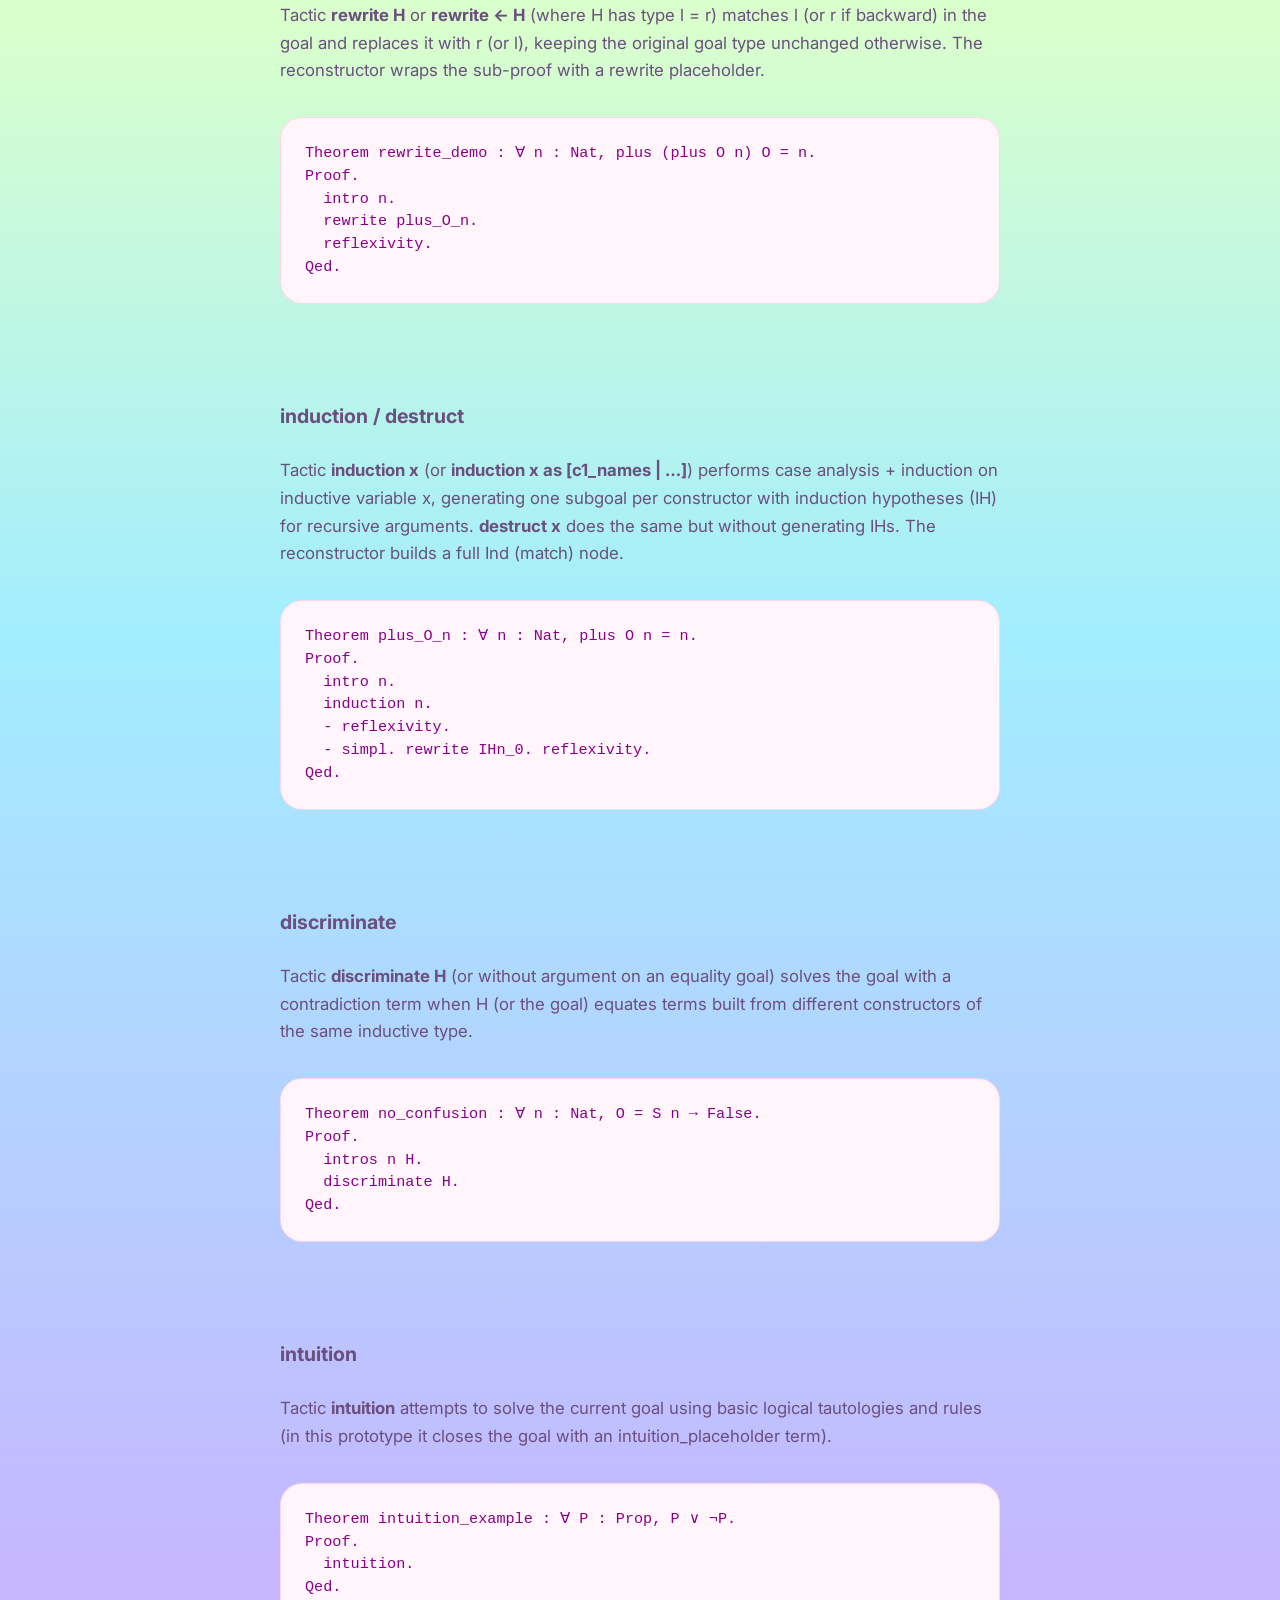
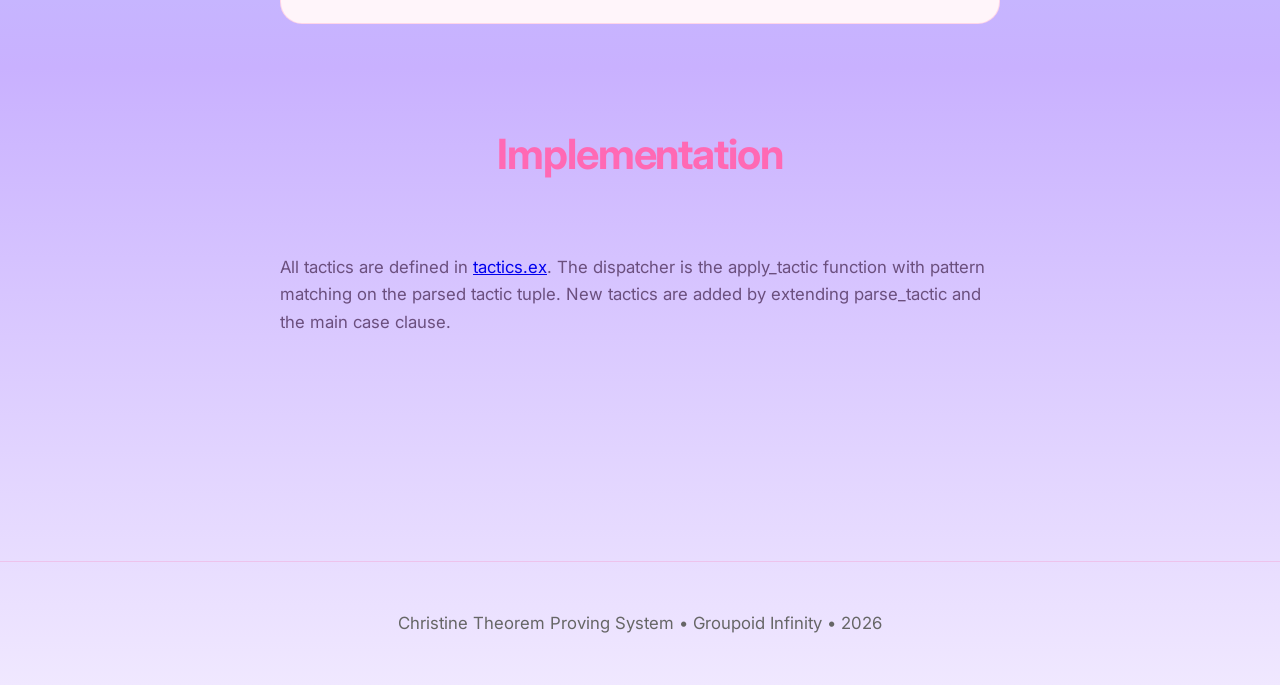
==== commit 08f8737d: "wip" ====
--- a/tactics.html
+++ b/tactics.html
@@ -243,7 +243,7 @@
                 <pre class="code-snippet">Theorem rewrite_demo : ∀ n : Nat, plus (plus O n) O = n.
 Proof.
   intro n.
-  rewrite plus_O_n.  -- assuming plus_O_n : ∀ n, plus O n = n is in scope
+  rewrite plus_O_n.
   reflexivity.
 Qed.</pre>
             </div>
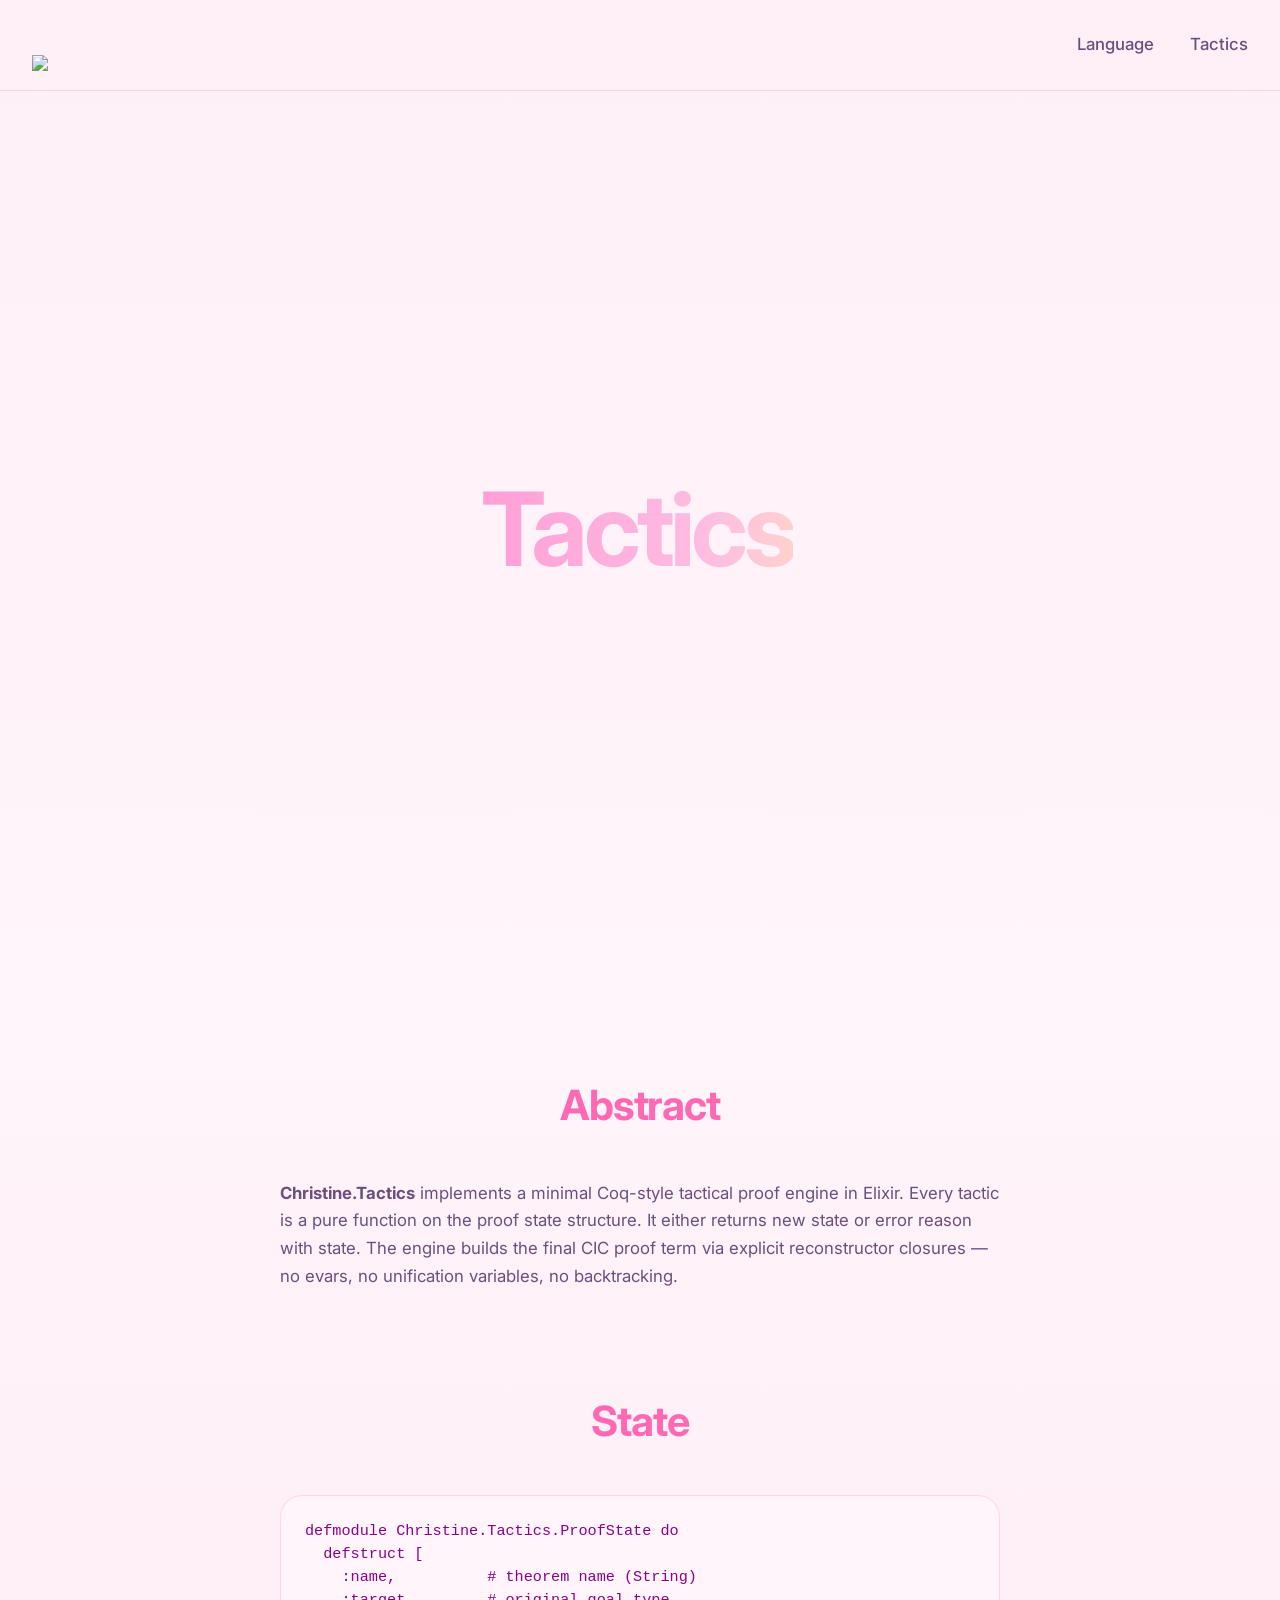
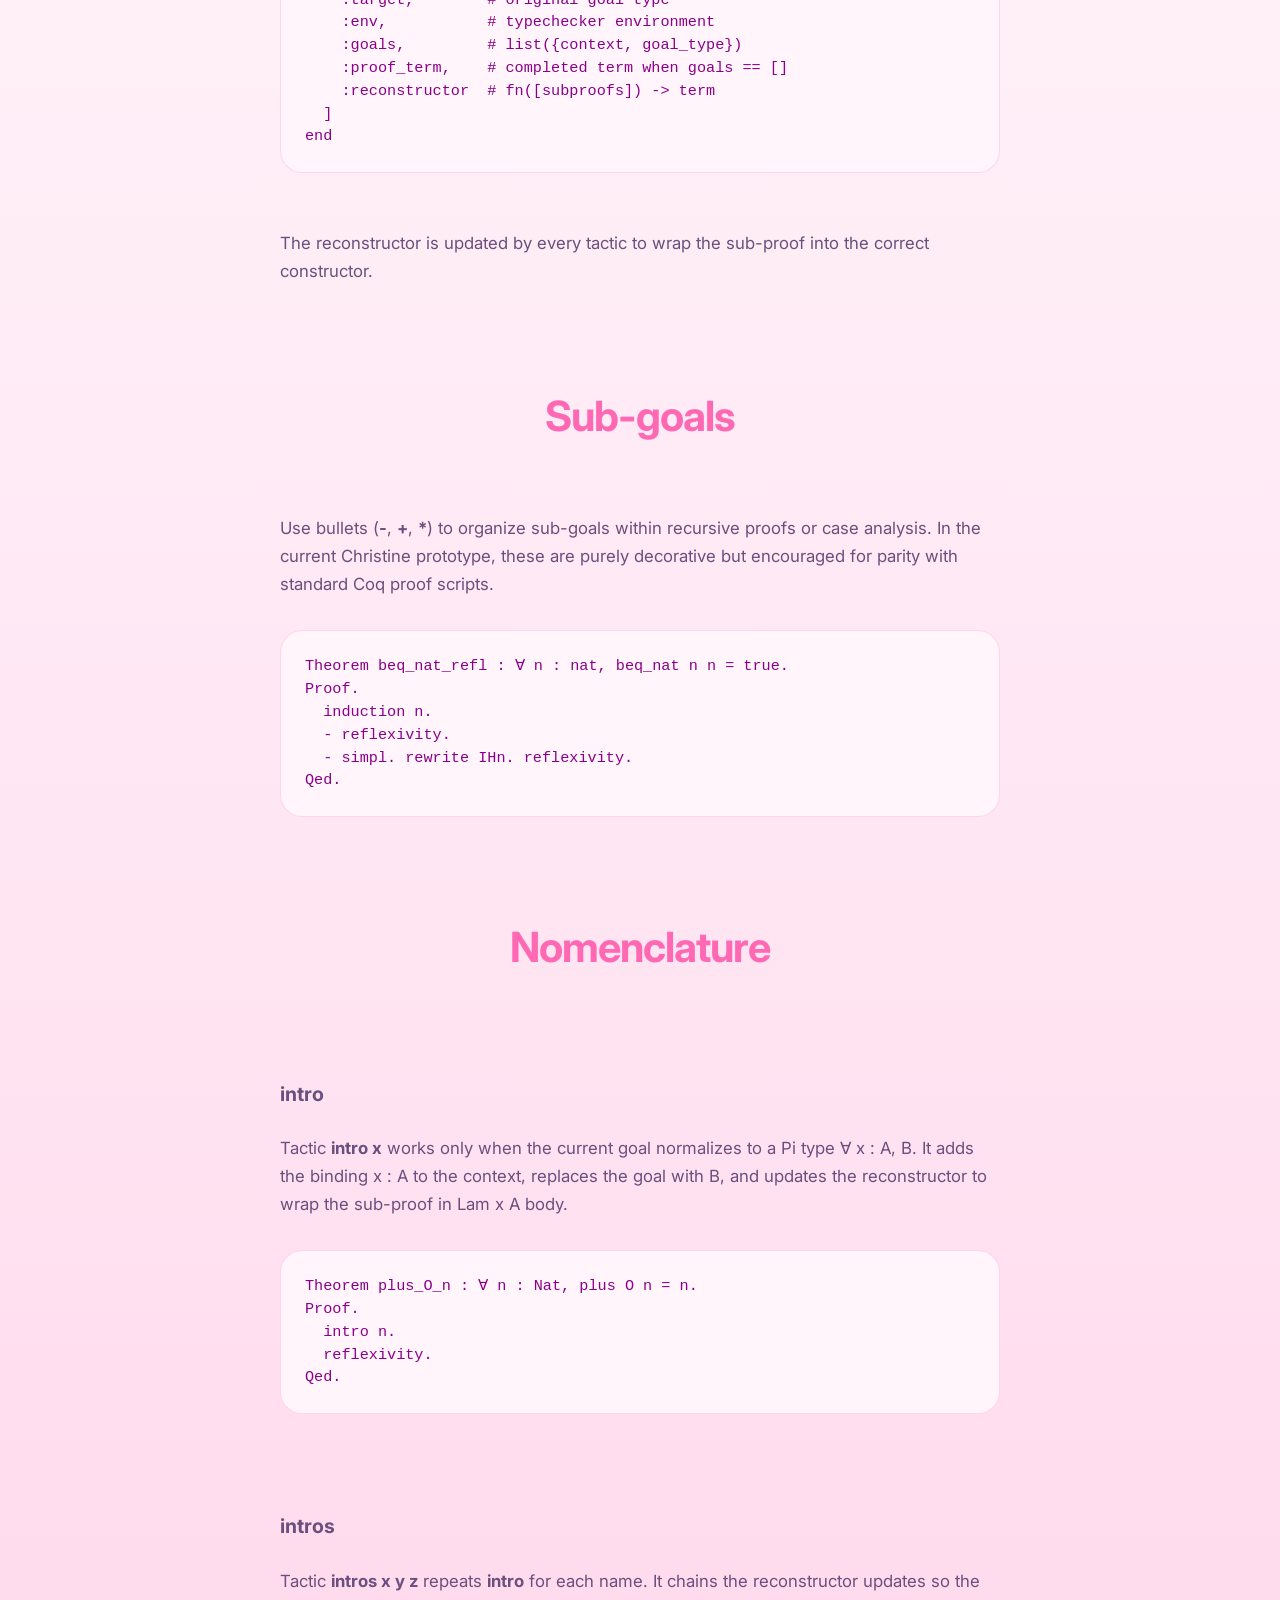
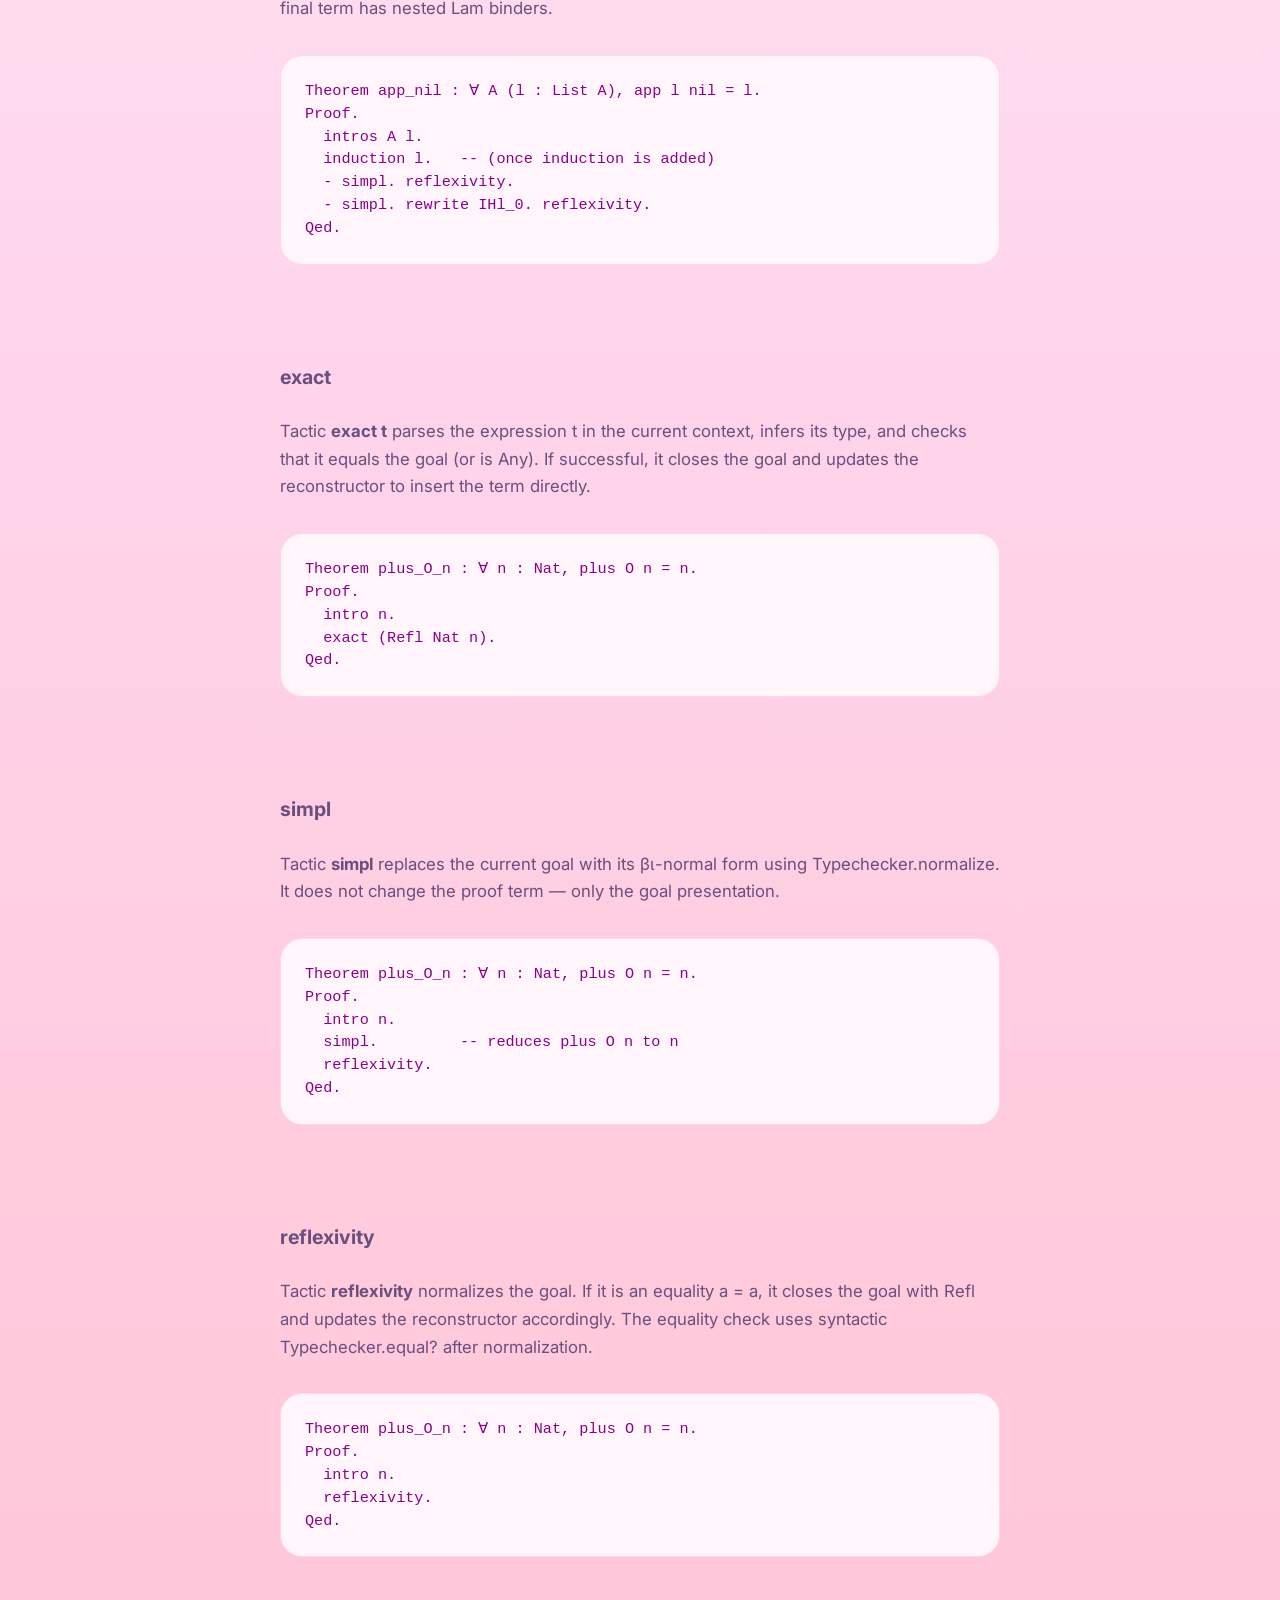
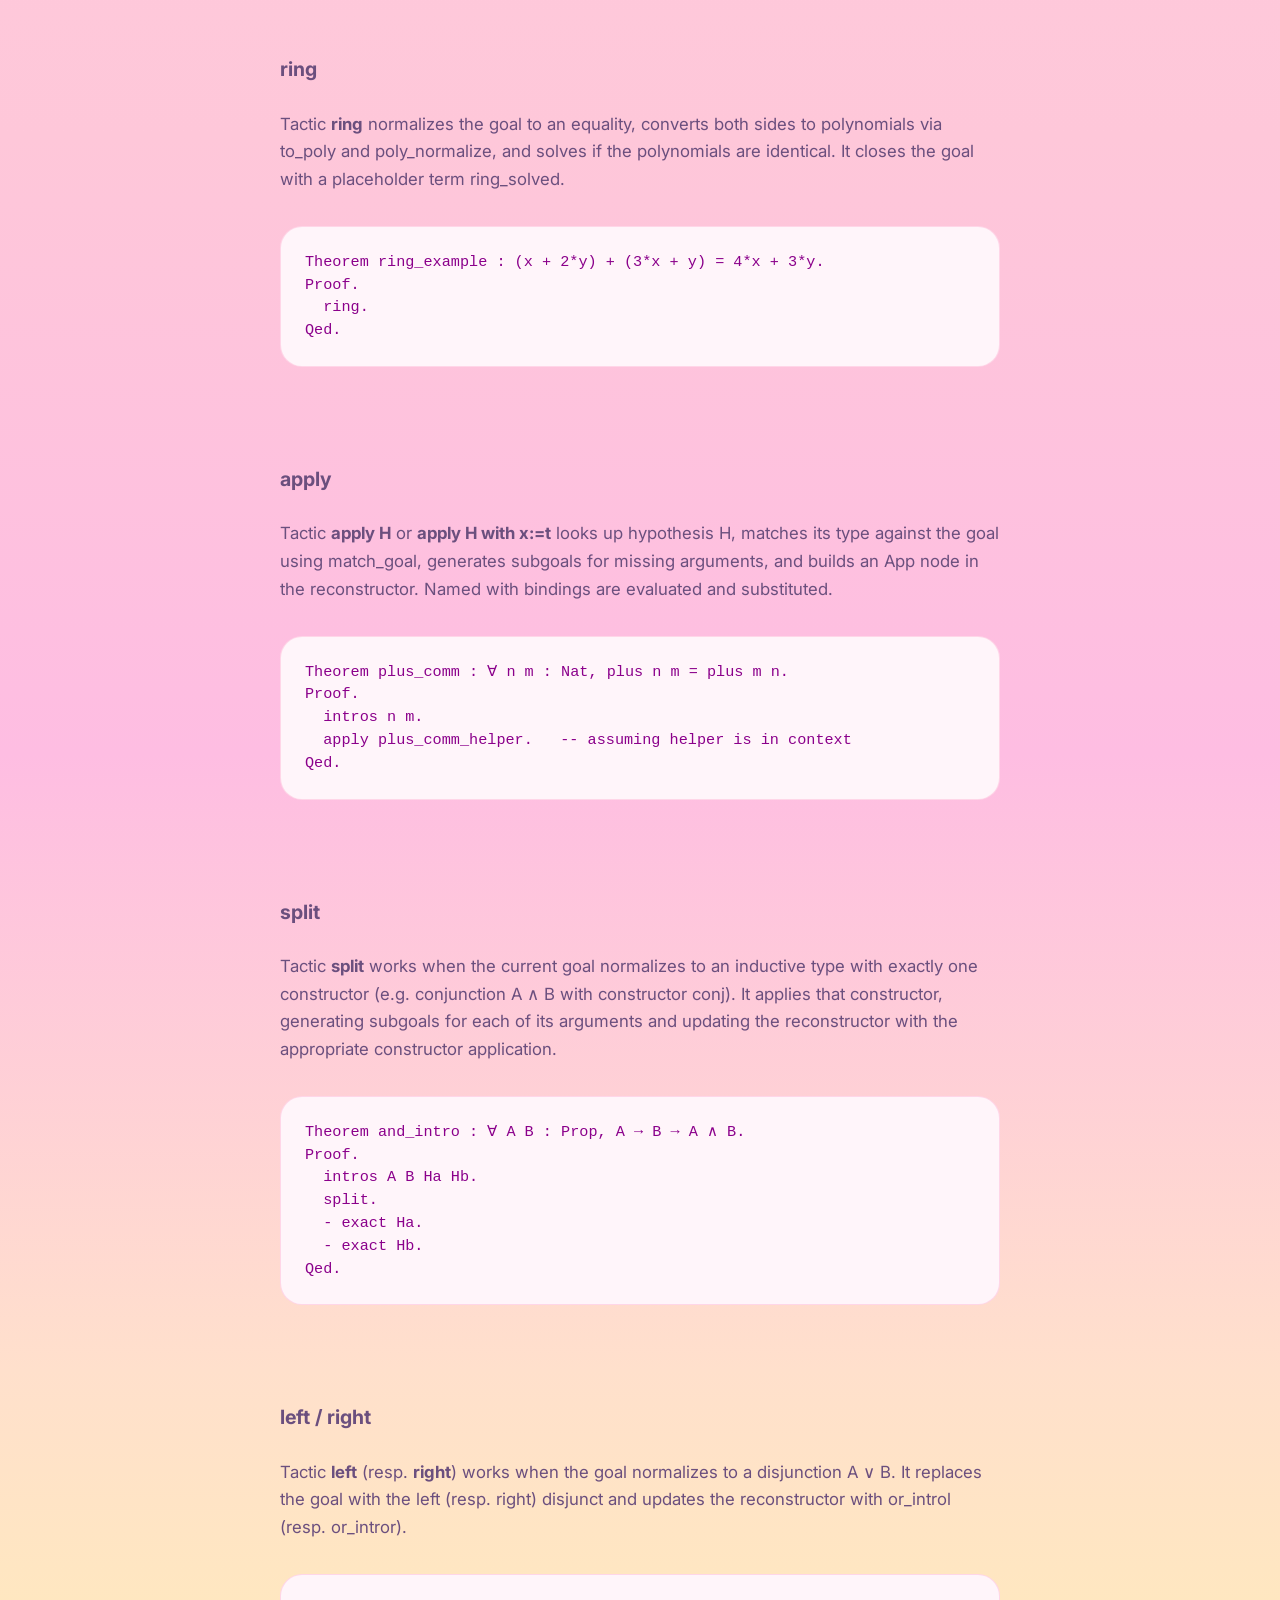
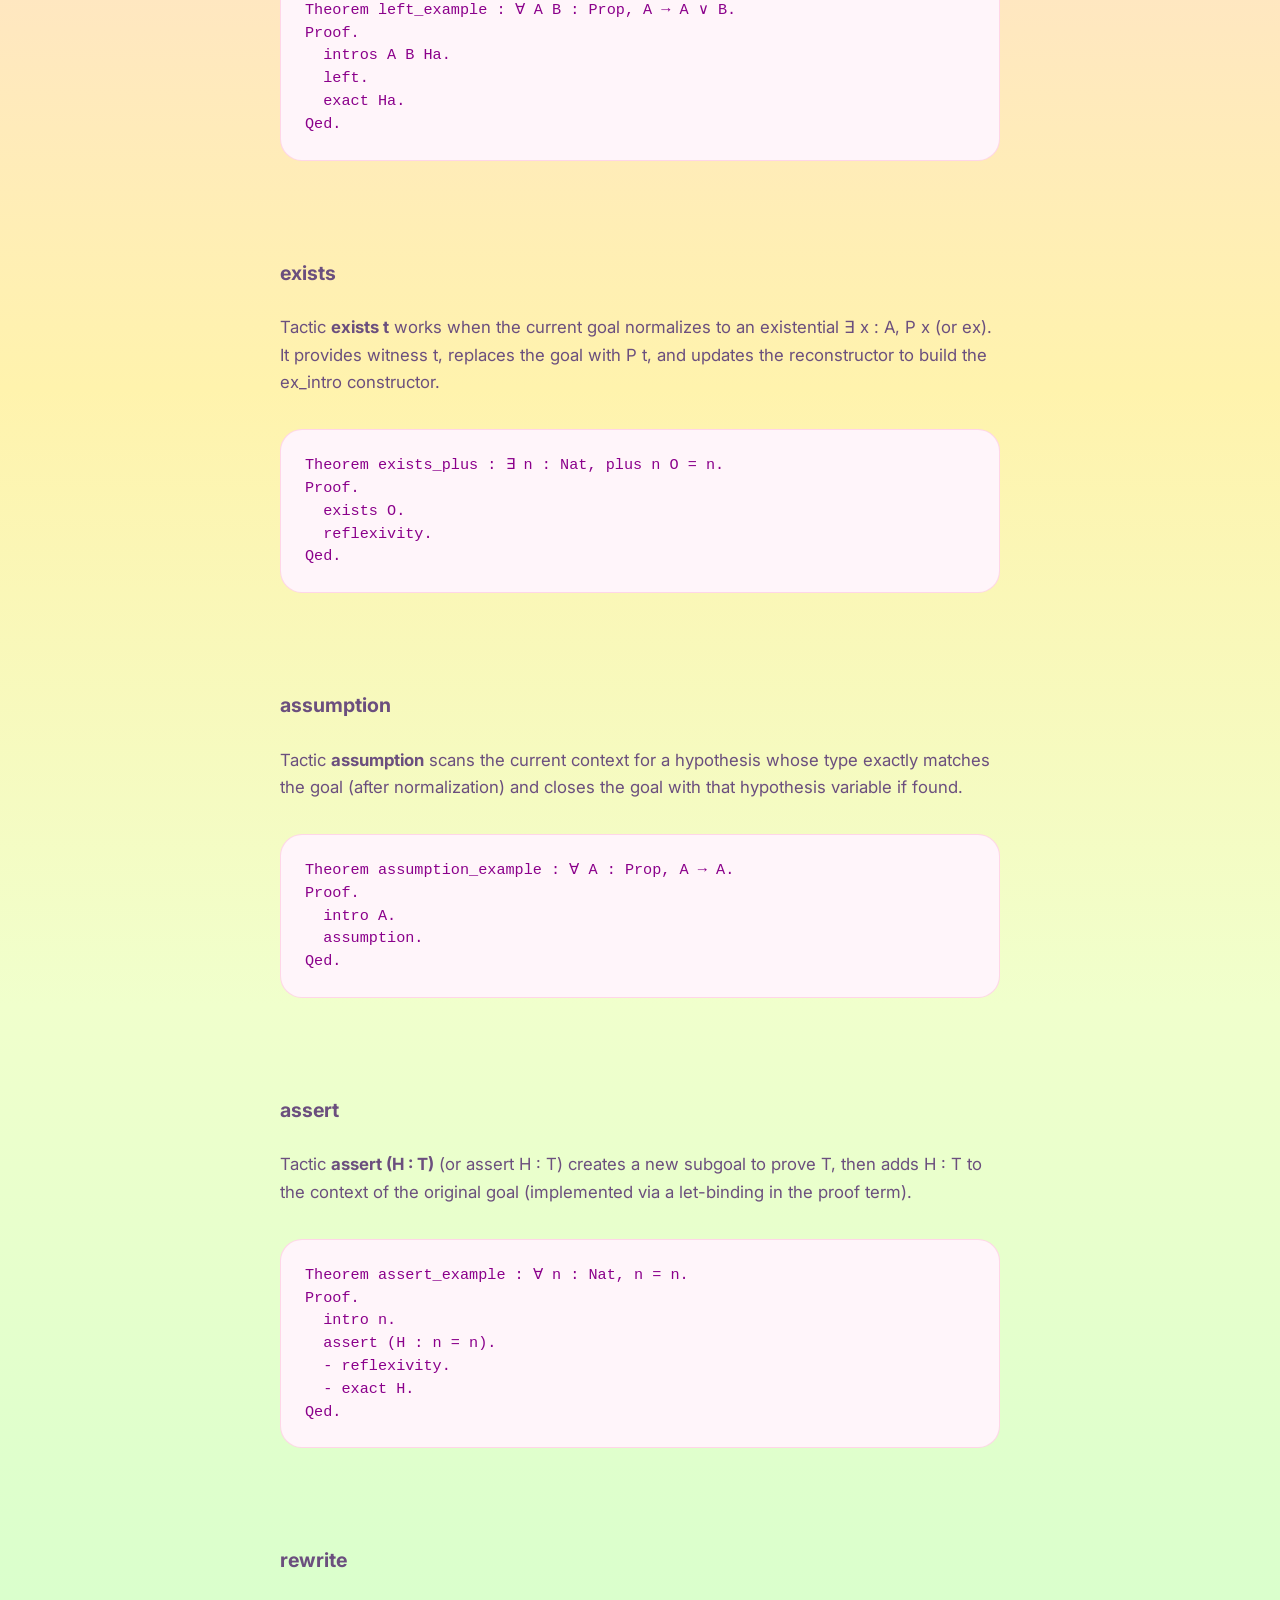
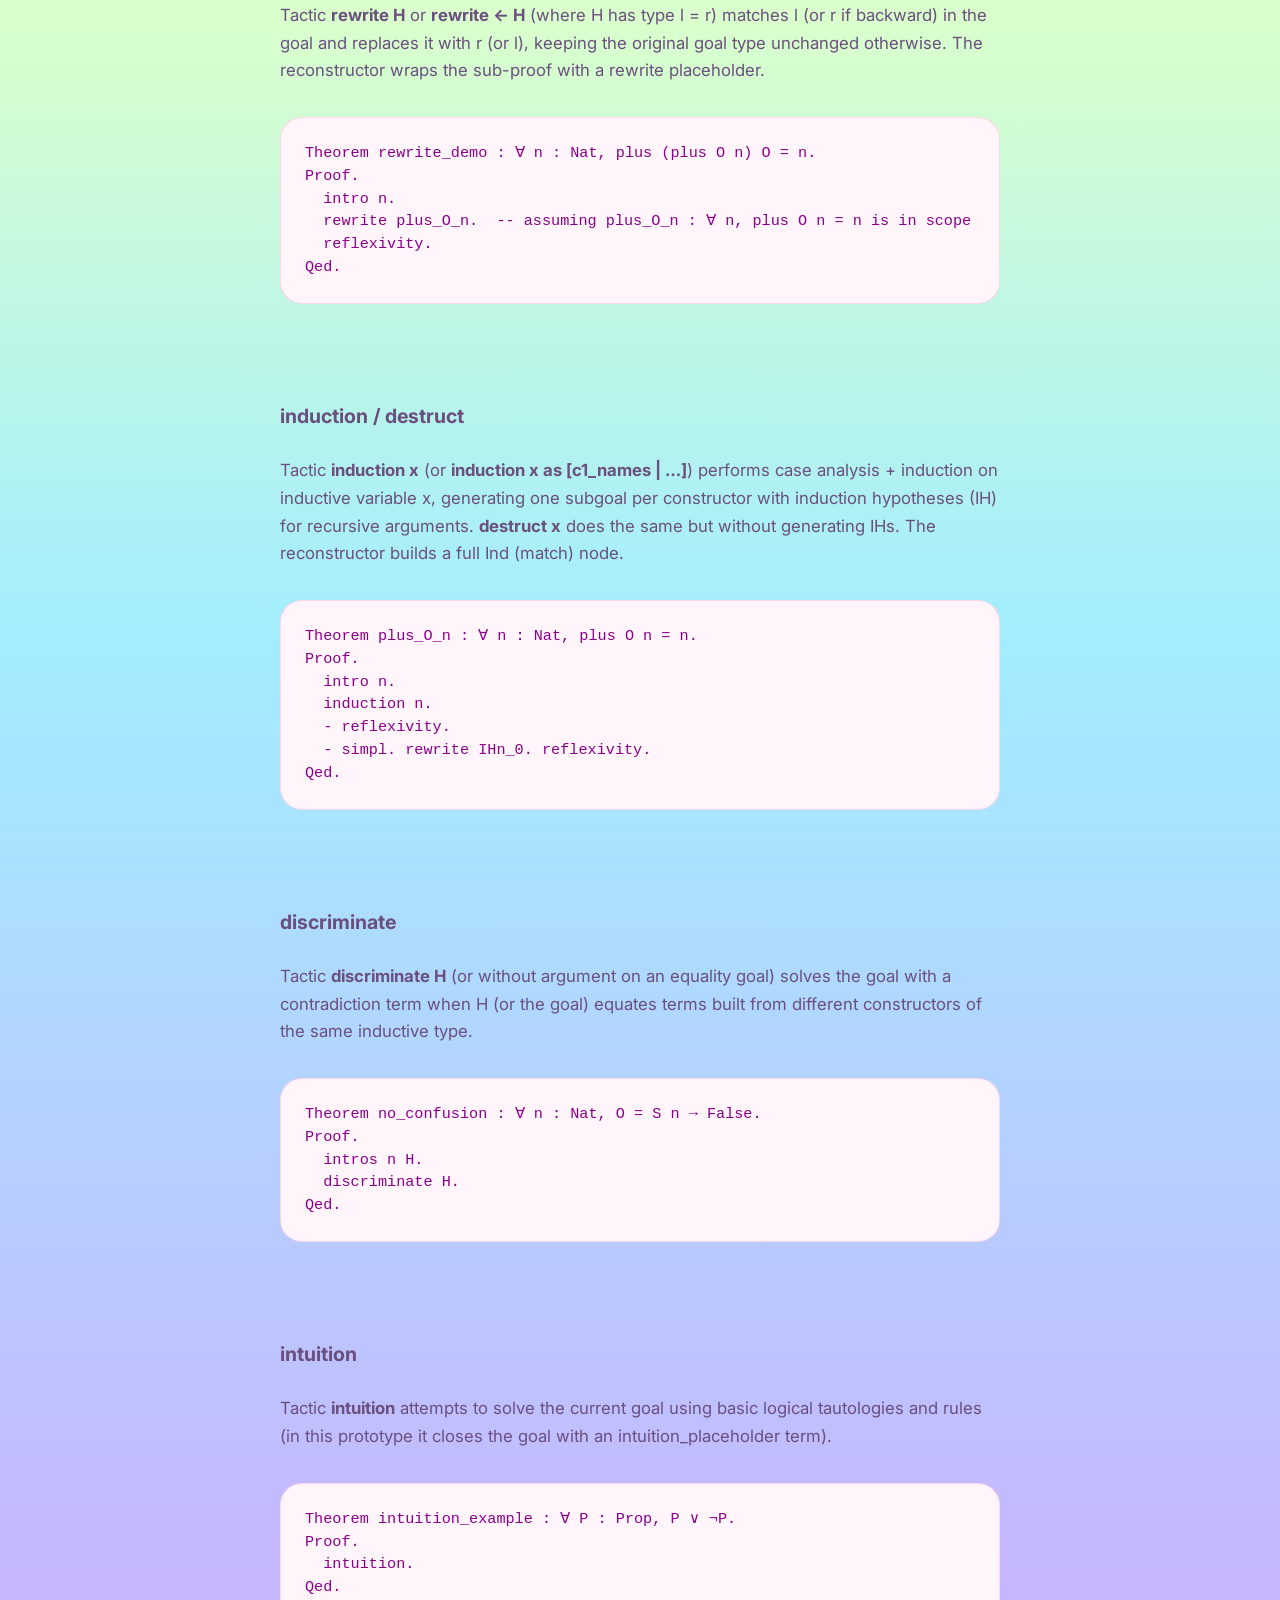
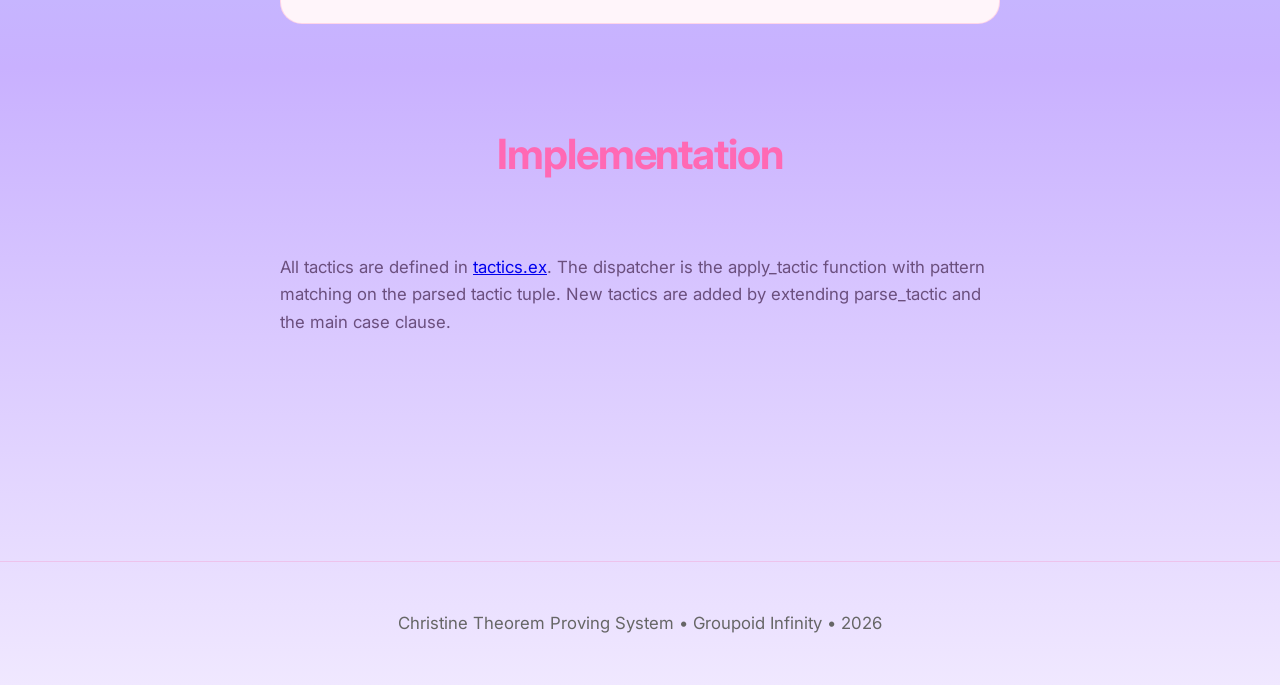
==== commit fda71a3d: "wip" ====
--- a/tactics.html
+++ b/tactics.html
@@ -3,7 +3,7 @@
 <head>
     <meta charset="UTF-8">
     <meta name="viewport" content="width=device-width, initial-scale=1.0">
-    <title>Christine Automation</title>
+    <title>Christine Tactics</title>
     <link rel="stylesheet" href="index.css?v=5">
 </head>
 <body>
@@ -12,14 +12,14 @@
             <a href="https://groupoid.space" class="logo"><img width="50" style="padding-top:-30px;margin-bottom:-15px;" src="https://avatars.githubusercontent.com/u/17128096?s=200&v=4"></a>
             <ul class="nav-links">
                 <li><a href="index.html">Language</a></li>
-                <li><a href="tactics.html" class="active">Automation</a></li>
+                <li><a href="tactics.html" class="active">Tactics</a></li>
             </ul>
         </div>
     </nav>
 
     <header>
         <div class="hero-content">
-            <h1>Automation</h1>
+            <h1>Tactics</h1>
         </div>
     </header>
 
@@ -68,7 +68,7 @@
 
 
         <section>
-            <h2>Tactics</h2>
+            <h2>Nomenclature</h2>
         </section>
 
         <section>
@@ -243,7 +243,7 @@
                 <pre class="code-snippet">Theorem rewrite_demo : ∀ n : Nat, plus (plus O n) O = n.
 Proof.
   intro n.
-  rewrite plus_O_n.
+  rewrite plus_O_n.  -- assuming plus_O_n : ∀ n, plus O n = n is in scope
   reflexivity.
 Qed.</pre>
             </div>
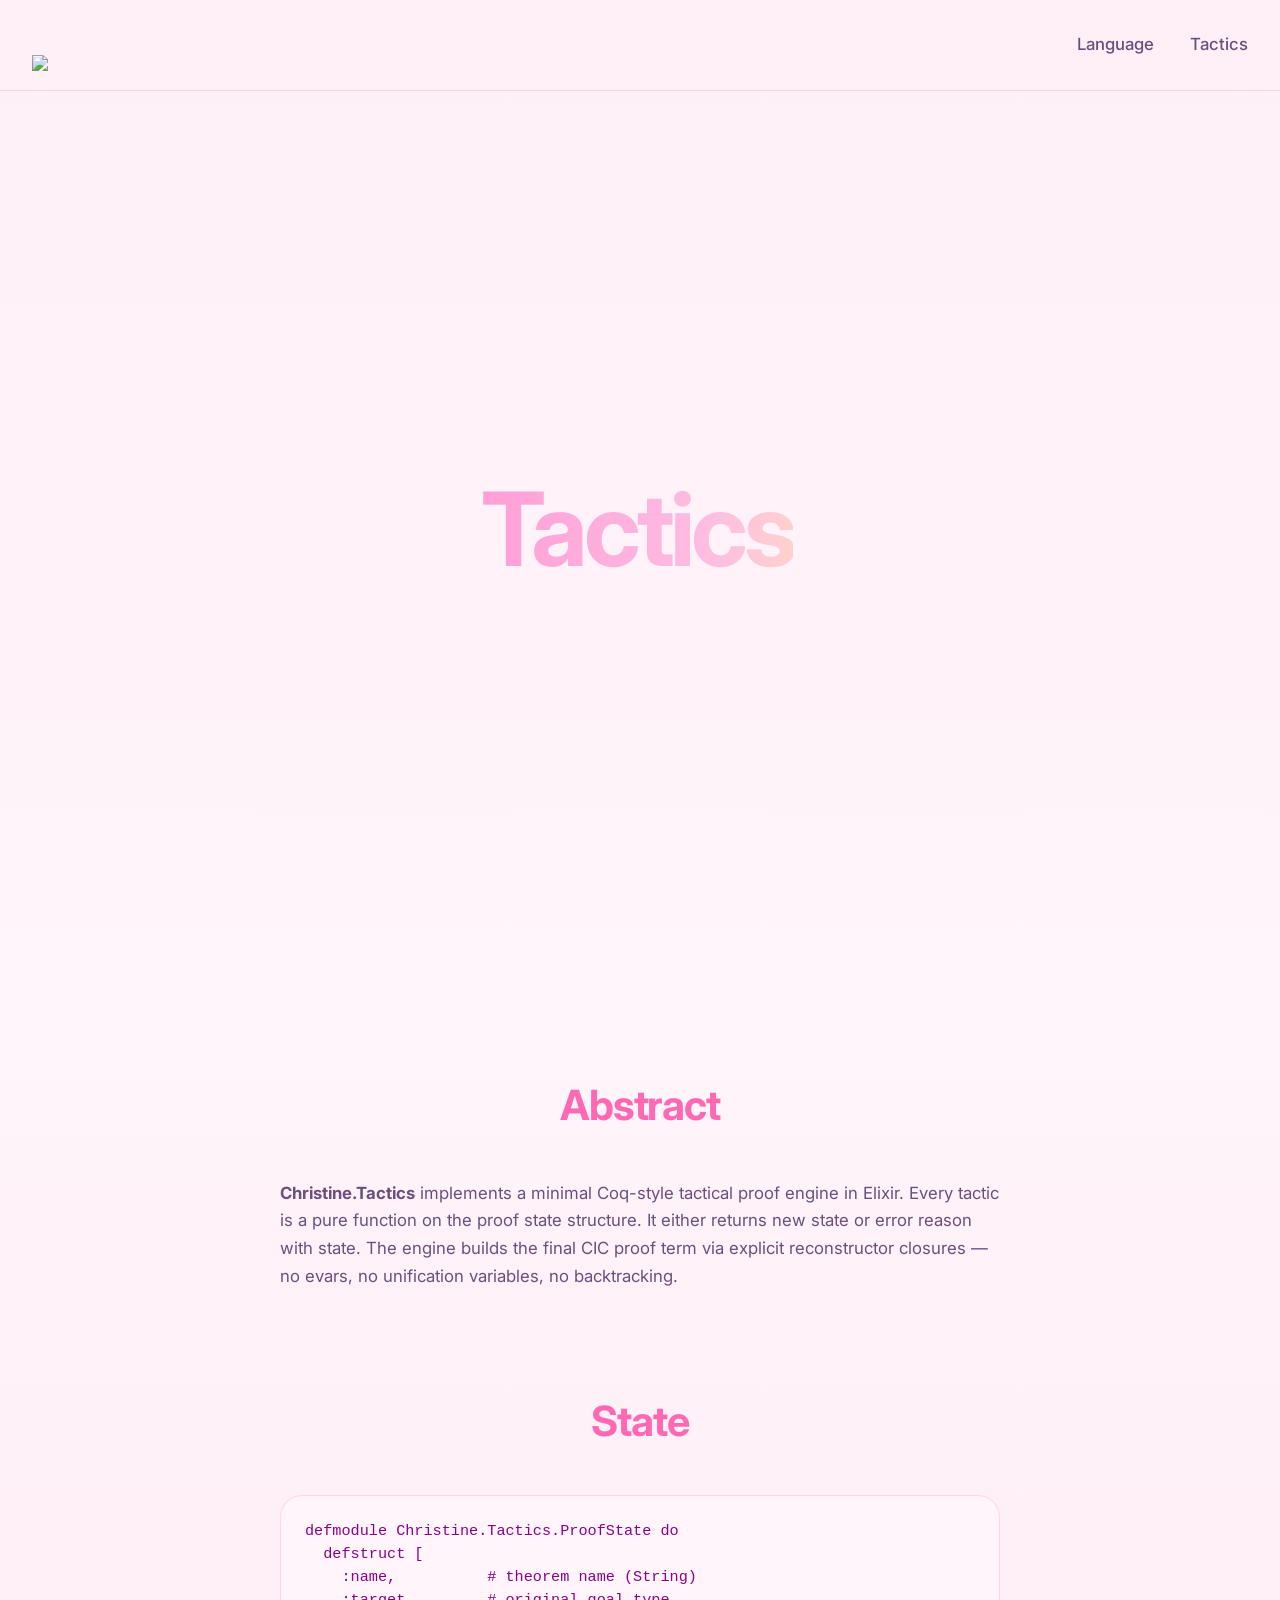
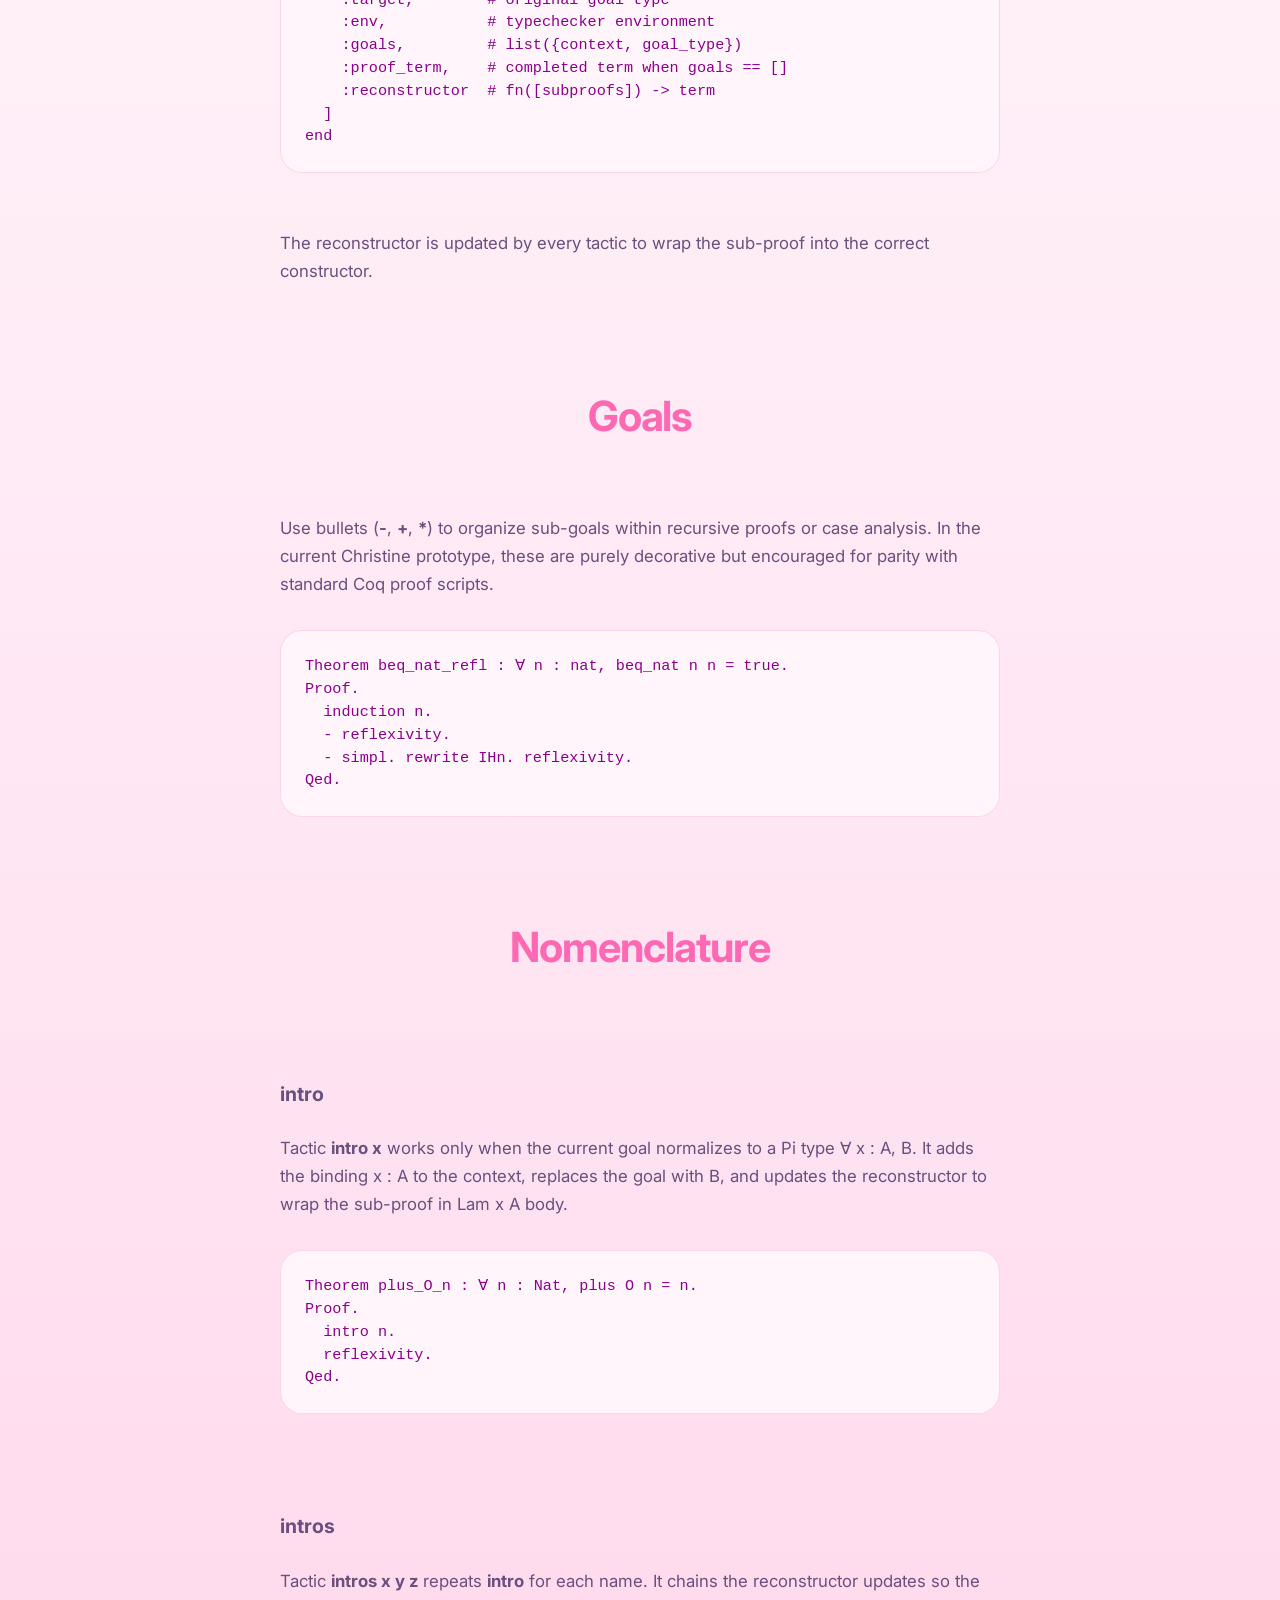
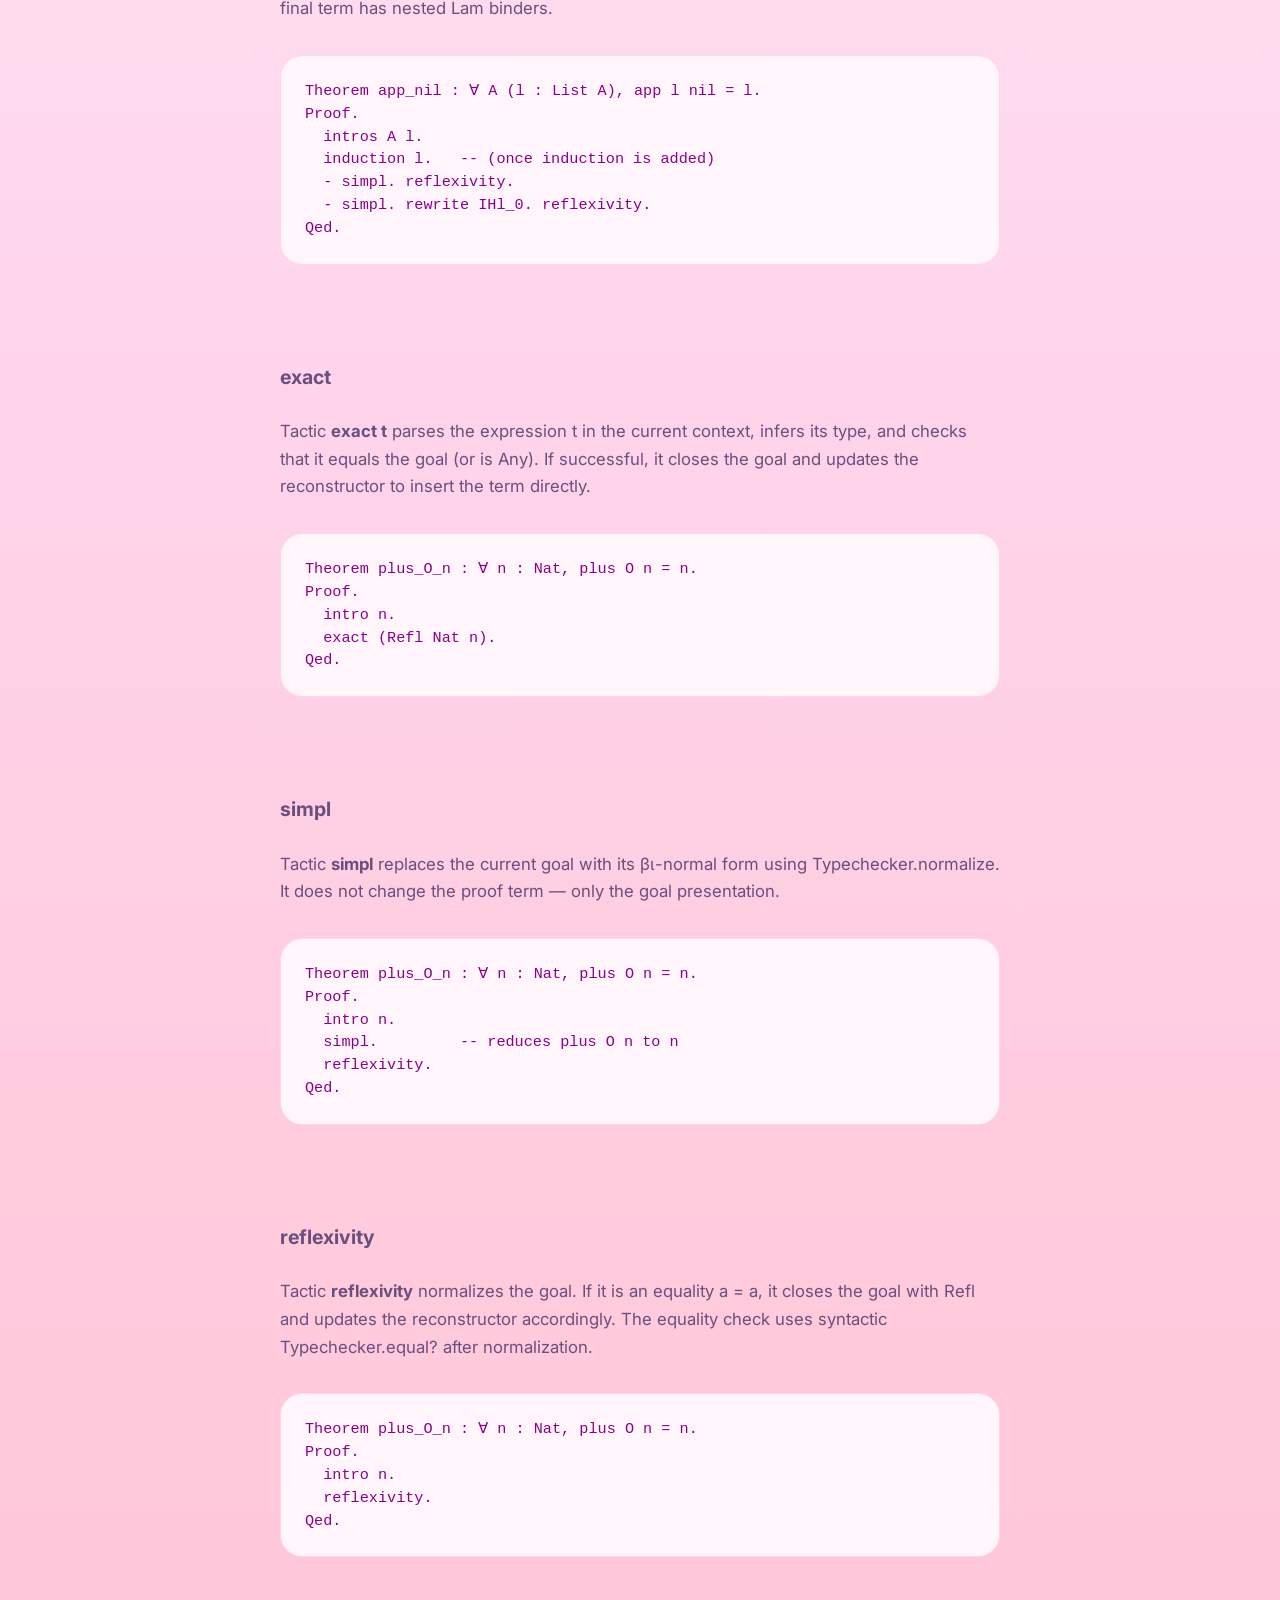
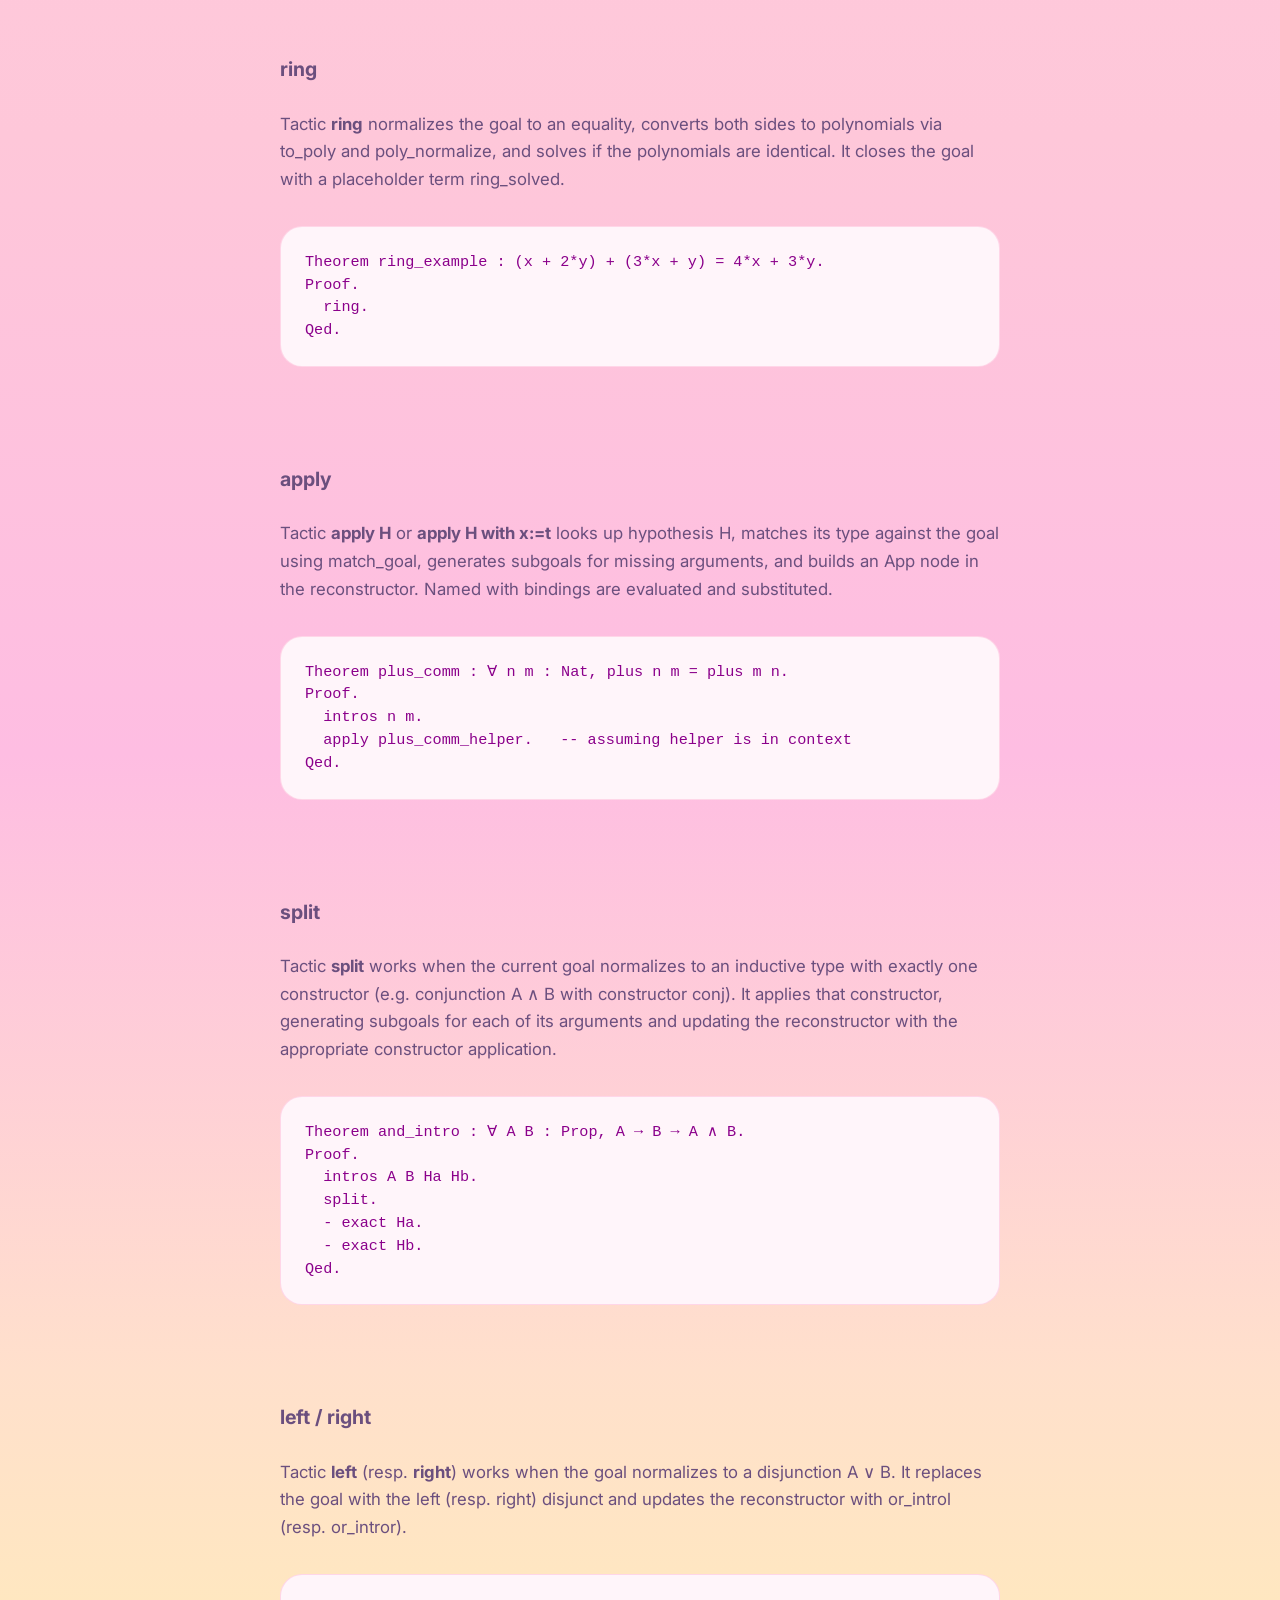
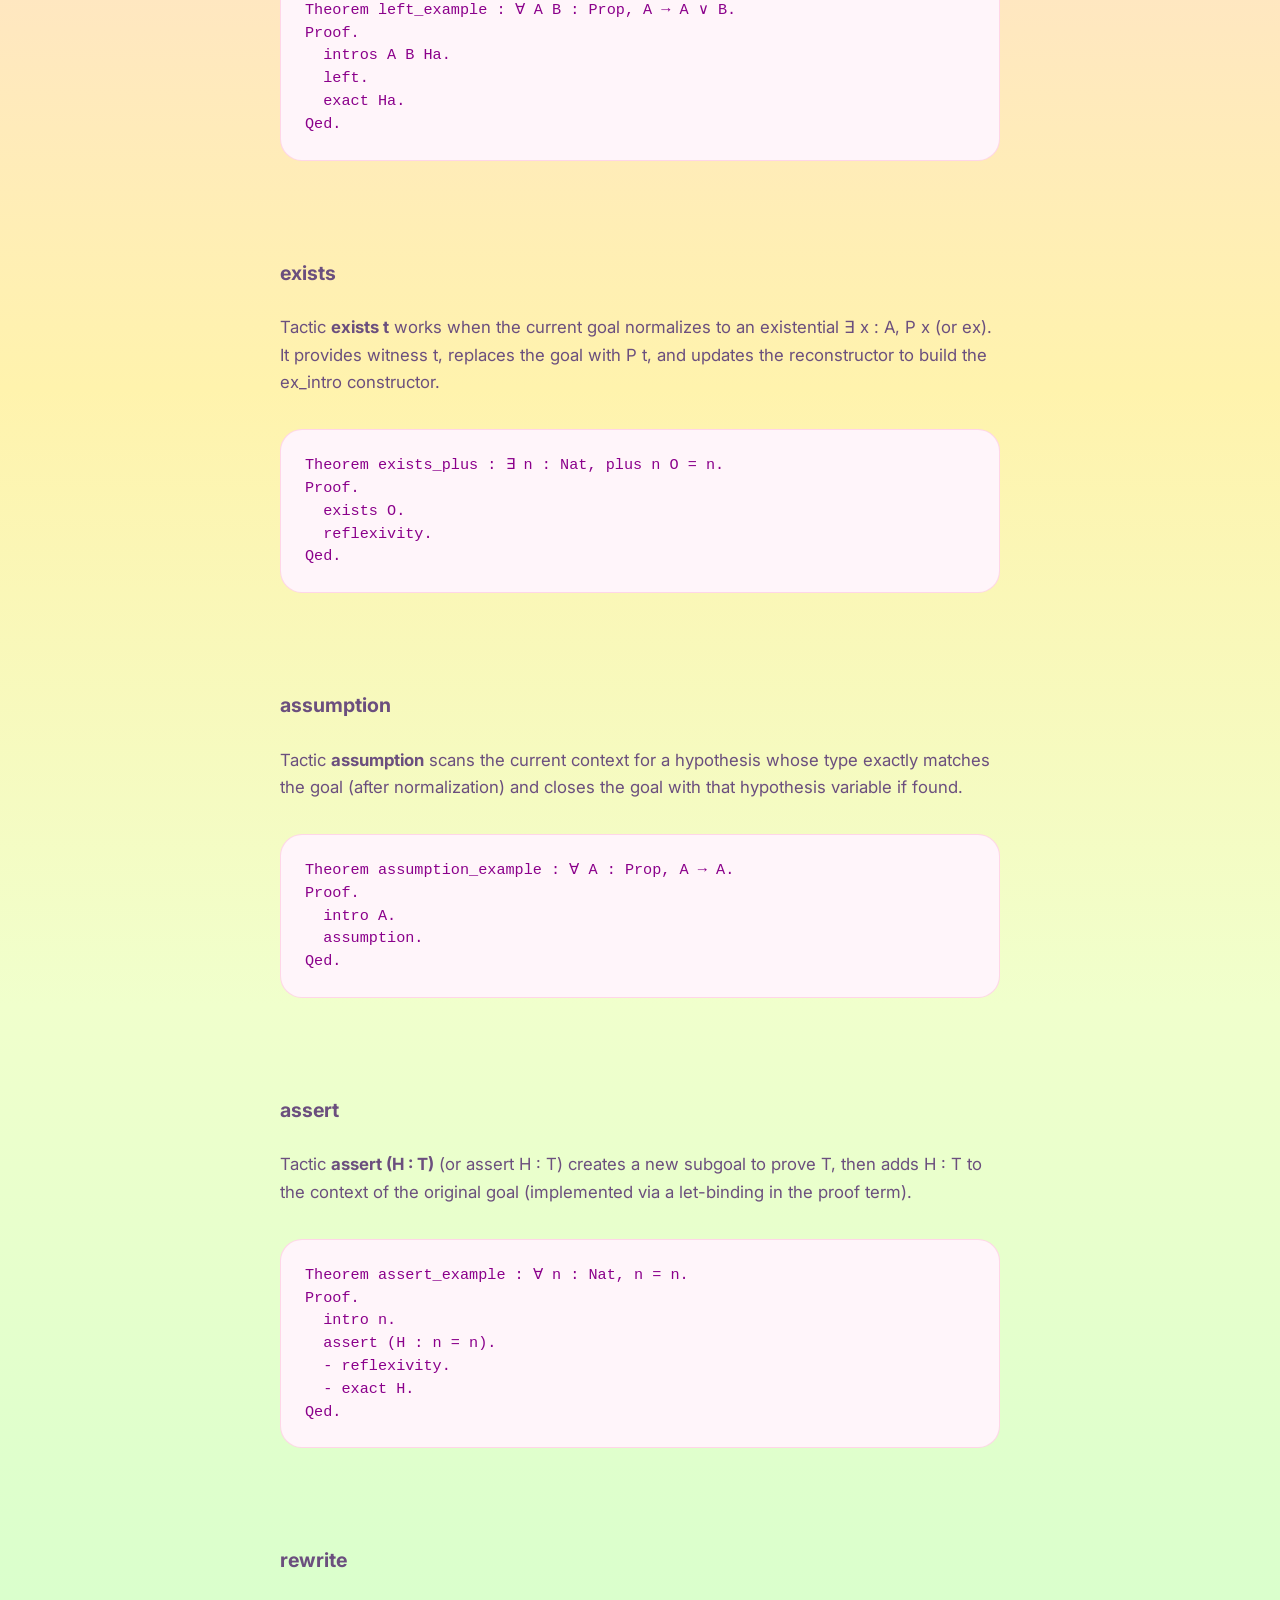
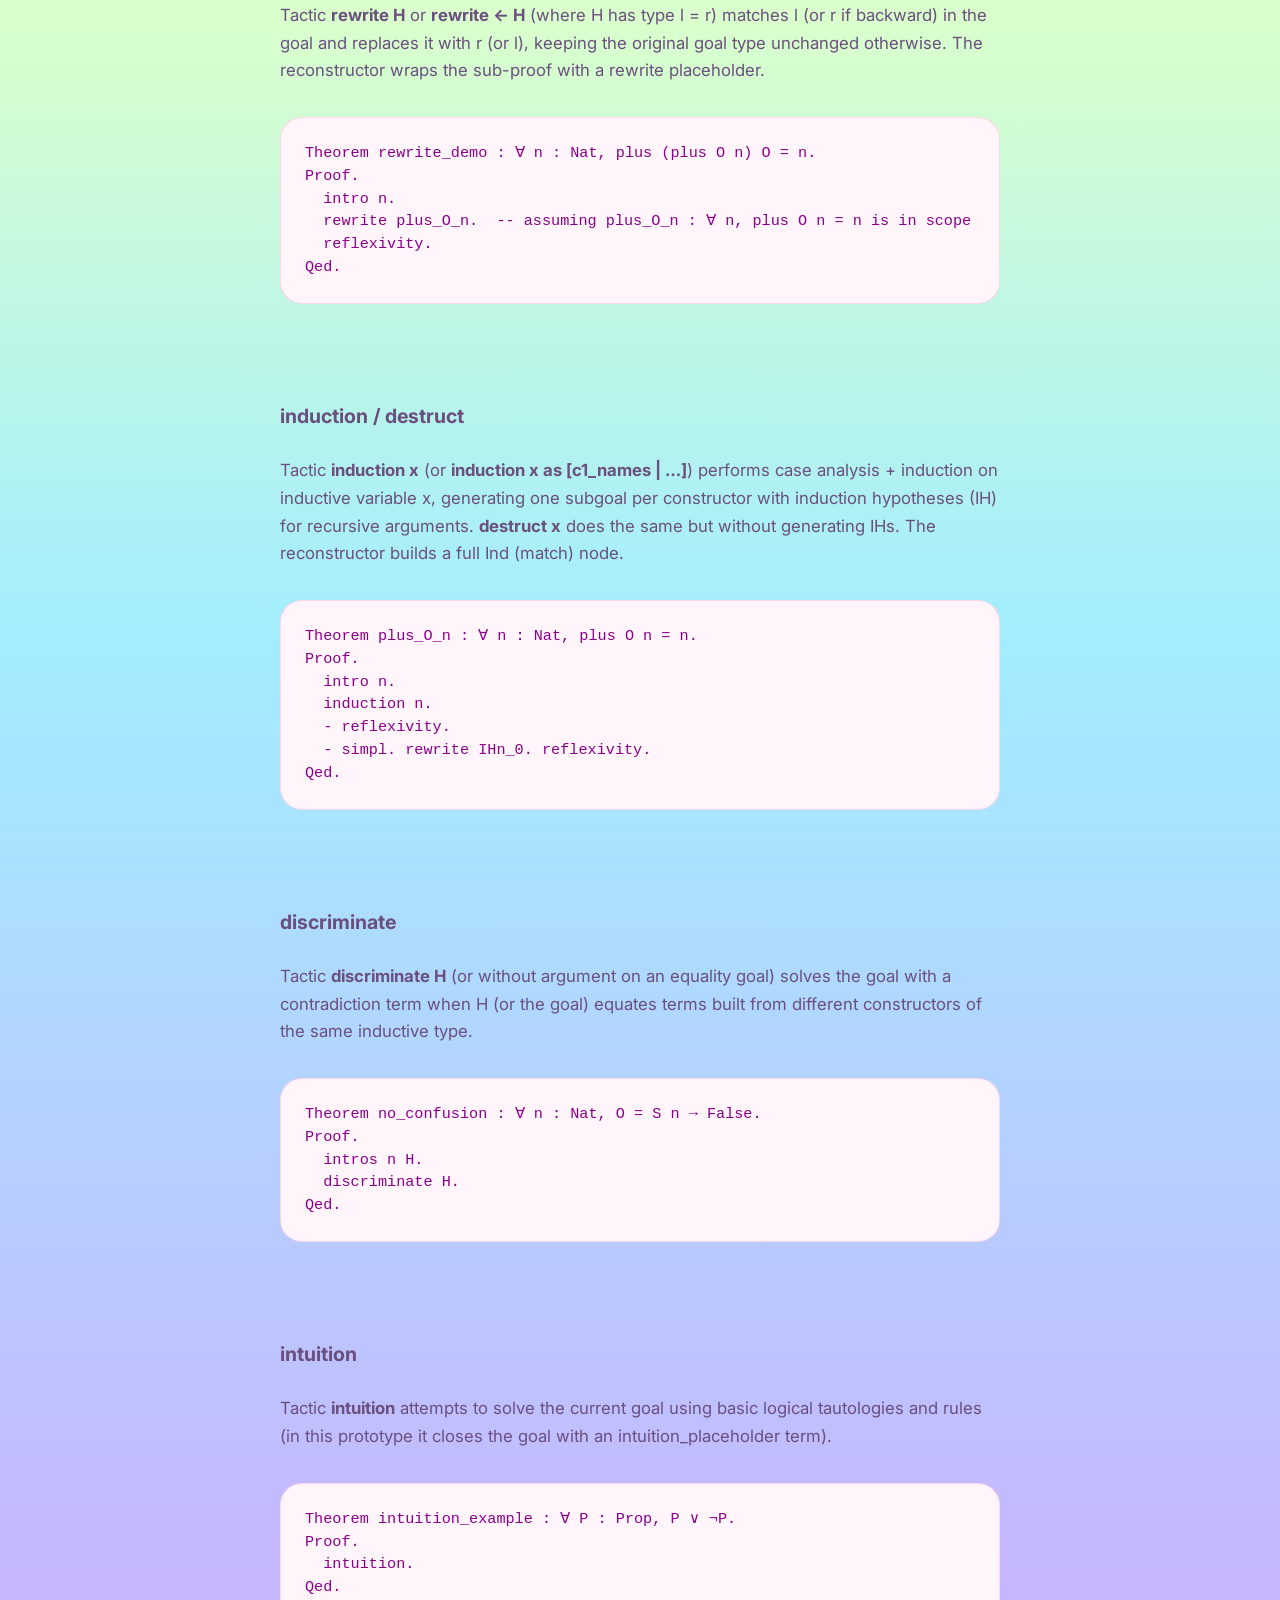
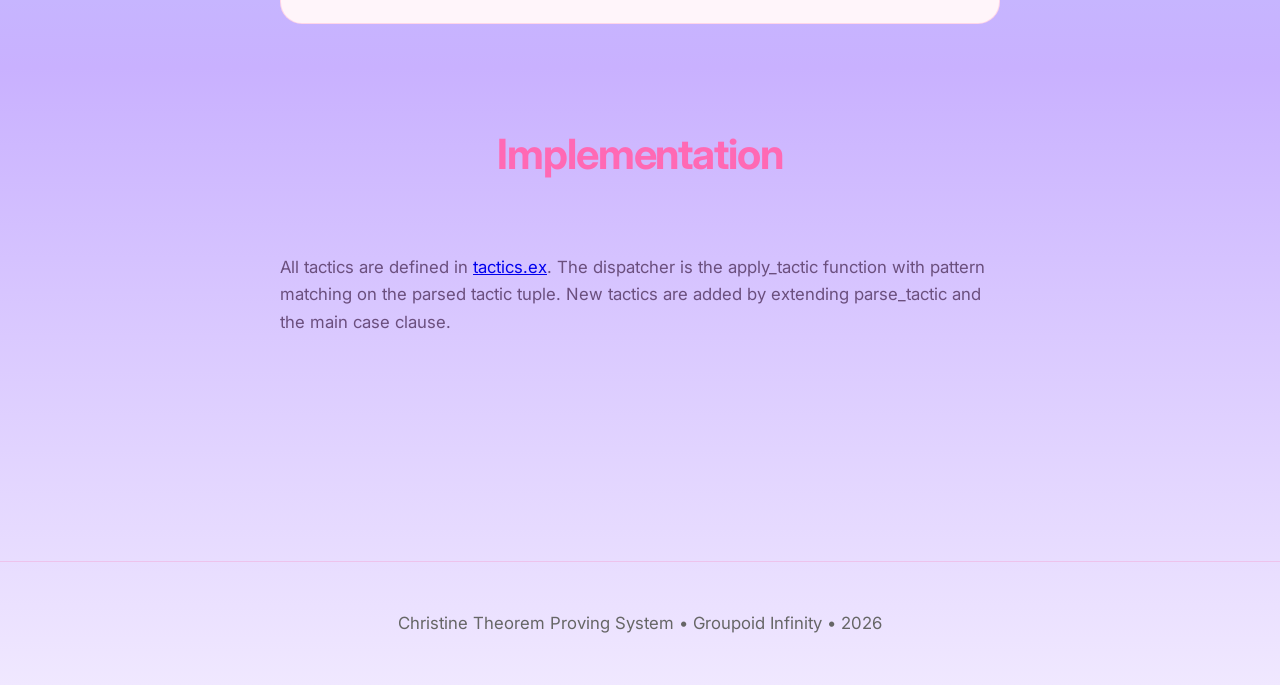
==== commit 8772192f: "plus_S_r" ====
--- a/tactics.html
+++ b/tactics.html
@@ -1,15 +1,18 @@
 <!DOCTYPE html>
 <html lang="en">
+
 <head>
     <meta charset="UTF-8">
     <meta name="viewport" content="width=device-width, initial-scale=1.0">
     <title>Christine Tactics</title>
     <link rel="stylesheet" href="index.css?v=5">
 </head>
+
 <body>
     <nav class="sticky">
         <div class="nav-container">
-            <a href="https://groupoid.space" class="logo"><img width="50" style="padding-top:-30px;margin-bottom:-15px;" src="https://avatars.githubusercontent.com/u/17128096?s=200&v=4"></a>
+            <a href="https://groupoid.space" class="logo"><img width="50" style="padding-top:-30px;margin-bottom:-15px;"
+                    src="https://avatars.githubusercontent.com/u/17128096?s=200&v=4"></a>
             <ul class="nav-links">
                 <li><a href="index.html">Language</a></li>
                 <li><a href="tactics.html" class="active">Tactics</a></li>
@@ -51,11 +54,12 @@
             </div>
         </section>
 
-
-        <section>
-            <h2>Sub-goals</h2>
-            <div style="max-width:720px;margin:0 auto;">
-                <p>Use bullets (<b>-</b>, <b>+</b>, <b>*</b>) to organize sub-goals within recursive proofs or case analysis. In the current Christine prototype, these are purely decorative but encouraged for parity with standard Coq proof scripts.</p>
+        <section>
+            <h2>Goals</h2>
+            <div style="max-width:720px;margin:0 auto;">
+                <p>Use bullets (<b>-</b>, <b>+</b>, <b>*</b>) to organize sub-goals within recursive proofs or case
+                    analysis. In the current Christine prototype, these are purely decorative but encouraged for parity
+                    with standard Coq proof scripts.</p>
                 <pre class="code-snippet">Theorem beq_nat_refl : ∀ n : nat, beq_nat n n = true.
 Proof.
   induction n.
@@ -75,8 +79,8 @@
             <h3>intro</h3>
             <div style="max-width:720px;margin:0 auto;">
                 <p>Tactic <b>intro x</b> works only when the current goal normalizes to a Pi type ∀ x : A, B.
-                   It adds the binding x : A to the context, replaces the goal with B, and updates the
-                   reconstructor to wrap the sub-proof in Lam x A body.</p>
+                    It adds the binding x : A to the context, replaces the goal with B, and updates the
+                    reconstructor to wrap the sub-proof in Lam x A body.</p>
                 <pre class="code-snippet">Theorem plus_O_n : ∀ n : Nat, plus O n = n.
 Proof.
   intro n.
@@ -89,7 +93,7 @@
             <h3>intros</h3>
             <div style="max-width:720px;margin:0 auto;">
                 <p>Tactic <b>intros x y z</b> repeats <b>intro</b> for each name.
-                It chains the reconstructor updates so the final term has nested Lam binders.</p>
+                    It chains the reconstructor updates so the final term has nested Lam binders.</p>
                 <pre class="code-snippet">Theorem app_nil : ∀ A (l : List A), app l nil = l.
 Proof.
   intros A l.
@@ -104,8 +108,8 @@
             <h3>exact</h3>
             <div style="max-width:720px;margin:0 auto;">
                 <p>Tactic <b>exact t</b> parses the expression t in the current context, infers its type,
-                   and checks that it equals the goal (or is Any). If successful, it closes the goal and
-                   updates the reconstructor to insert the term directly.</p>
+                    and checks that it equals the goal (or is Any). If successful, it closes the goal and
+                    updates the reconstructor to insert the term directly.</p>
                 <pre class="code-snippet">Theorem plus_O_n : ∀ n : Nat, plus O n = n.
 Proof.
   intro n.
@@ -118,7 +122,7 @@
             <h3>simpl</h3>
             <div style="max-width:720px;margin:0 auto;">
                 <p>Tactic <b>simpl</b> replaces the current goal with its βι-normal form using Typechecker.normalize.
-                It does not change the proof term — only the goal presentation.</p>
+                    It does not change the proof term — only the goal presentation.</p>
                 <pre class="code-snippet">Theorem plus_O_n : ∀ n : Nat, plus O n = n.
 Proof.
   intro n.
@@ -132,8 +136,8 @@
             <h3>reflexivity</h3>
             <div style="max-width:720px;margin:0 auto;">
                 <p>Tactic <b>reflexivity</b> normalizes the goal. If it is an equality a = a,
-                it closes the goal with Refl and updates the reconstructor accordingly.
-                The equality check uses syntactic Typechecker.equal? after normalization.</p>
+                    it closes the goal with Refl and updates the reconstructor accordingly.
+                    The equality check uses syntactic Typechecker.equal? after normalization.</p>
                 <pre class="code-snippet">Theorem plus_O_n : ∀ n : Nat, plus O n = n.
 Proof.
   intro n.
@@ -146,9 +150,9 @@
             <h3>ring</h3>
             <div style="max-width:720px;margin:0 auto;">
                 <p>Tactic <b>ring</b> normalizes the goal to an equality, converts both sides
-                to polynomials via to_poly and poly_normalize,
-                and solves if the polynomials are identical. It closes the goal with a
-                placeholder term ring_solved.</p>
+                    to polynomials via to_poly and poly_normalize,
+                    and solves if the polynomials are identical. It closes the goal with a
+                    placeholder term ring_solved.</p>
                 <pre class="code-snippet">Theorem ring_example : (x + 2*y) + (3*x + y) = 4*x + 3*y.
 Proof.
   ring.
@@ -160,9 +164,9 @@
             <h3>apply</h3>
             <div style="max-width:720px;margin:0 auto;">
                 <p>Tactic <b>apply H</b> or <b>apply H with x:=t</b> looks up hypothesis H,
-                   matches its type against the goal using match_goal, generates
-                   subgoals for missing arguments, and builds an App node in the reconstructor.
-                   Named with bindings are evaluated and substituted.</p>
+                    matches its type against the goal using match_goal, generates
+                    subgoals for missing arguments, and builds an App node in the reconstructor.
+                    Named with bindings are evaluated and substituted.</p>
                 <pre class="code-snippet">Theorem plus_comm : ∀ n m : Nat, plus n m = plus m n.
 Proof.
   intros n m.
@@ -174,7 +178,10 @@
         <section>
             <h3>split</h3>
             <div style="max-width:720px;margin:0 auto;">
-                <p>Tactic <b>split</b> works when the current goal normalizes to an inductive type with exactly one constructor (e.g. conjunction A ∧ B with constructor conj). It applies that constructor, generating subgoals for each of its arguments and updating the reconstructor with the appropriate constructor application.</p>
+                <p>Tactic <b>split</b> works when the current goal normalizes to an inductive type with exactly one
+                    constructor (e.g. conjunction A ∧ B with constructor conj). It applies that constructor, generating
+                    subgoals for each of its arguments and updating the reconstructor with the appropriate constructor
+                    application.</p>
                 <pre class="code-snippet">Theorem and_intro : ∀ A B : Prop, A → B → A ∧ B.
 Proof.
   intros A B Ha Hb.
@@ -188,7 +195,9 @@
         <section>
             <h3>left / right</h3>
             <div style="max-width:720px;margin:0 auto;">
-                <p>Tactic <b>left</b> (resp. <b>right</b>) works when the goal normalizes to a disjunction A ∨ B. It replaces the goal with the left (resp. right) disjunct and updates the reconstructor with or_introl (resp. or_intror).</p>
+                <p>Tactic <b>left</b> (resp. <b>right</b>) works when the goal normalizes to a disjunction A ∨ B. It
+                    replaces the goal with the left (resp. right) disjunct and updates the reconstructor with or_introl
+                    (resp. or_intror).</p>
                 <pre class="code-snippet">Theorem left_example : ∀ A B : Prop, A → A ∨ B.
 Proof.
   intros A B Ha.
@@ -201,7 +210,9 @@
         <section>
             <h3>exists</h3>
             <div style="max-width:720px;margin:0 auto;">
-                <p>Tactic <b>exists t</b> works when the current goal normalizes to an existential ∃ x : A, P x (or ex). It provides witness t, replaces the goal with P t, and updates the reconstructor to build the ex_intro constructor.</p>
+                <p>Tactic <b>exists t</b> works when the current goal normalizes to an existential ∃ x : A, P x (or ex).
+                    It provides witness t, replaces the goal with P t, and updates the reconstructor to build the
+                    ex_intro constructor.</p>
                 <pre class="code-snippet">Theorem exists_plus : ∃ n : Nat, plus n O = n.
 Proof.
   exists O.
@@ -213,7 +224,8 @@
         <section>
             <h3>assumption</h3>
             <div style="max-width:720px;margin:0 auto;">
-                <p>Tactic <b>assumption</b> scans the current context for a hypothesis whose type exactly matches the goal (after normalization) and closes the goal with that hypothesis variable if found.</p>
+                <p>Tactic <b>assumption</b> scans the current context for a hypothesis whose type exactly matches the
+                    goal (after normalization) and closes the goal with that hypothesis variable if found.</p>
                 <pre class="code-snippet">Theorem assumption_example : ∀ A : Prop, A → A.
 Proof.
   intro A.
@@ -225,7 +237,8 @@
         <section>
             <h3>assert</h3>
             <div style="max-width:720px;margin:0 auto;">
-                <p>Tactic <b>assert (H : T)</b> (or assert H : T) creates a new subgoal to prove T, then adds H : T to the context of the original goal (implemented via a let-binding in the proof term).</p>
+                <p>Tactic <b>assert (H : T)</b> (or assert H : T) creates a new subgoal to prove T, then adds H : T to
+                    the context of the original goal (implemented via a let-binding in the proof term).</p>
                 <pre class="code-snippet">Theorem assert_example : ∀ n : Nat, n = n.
 Proof.
   intro n.
@@ -239,7 +252,9 @@
         <section>
             <h3>rewrite</h3>
             <div style="max-width:720px;margin:0 auto;">
-                <p>Tactic <b>rewrite H</b> or <b>rewrite &lt;- H</b> (where H has type l = r) matches l (or r if backward) in the goal and replaces it with r (or l), keeping the original goal type unchanged otherwise. The reconstructor wraps the sub-proof with a rewrite placeholder.</p>
+                <p>Tactic <b>rewrite H</b> or <b>rewrite &lt;- H</b> (where H has type l = r) matches l (or r if
+                    backward) in the goal and replaces it with r (or l), keeping the original goal type unchanged
+                    otherwise. The reconstructor wraps the sub-proof with a rewrite placeholder.</p>
                 <pre class="code-snippet">Theorem rewrite_demo : ∀ n : Nat, plus (plus O n) O = n.
 Proof.
   intro n.
@@ -253,7 +268,10 @@
         <section>
             <h3>induction / destruct</h3>
             <div style="max-width:720px;margin:0 auto;">
-                <p>Tactic <b>induction x</b> (or <b>induction x as [c1_names | …]</b>) performs case analysis + induction on inductive variable x, generating one subgoal per constructor with induction hypotheses (IH) for recursive arguments. <b>destruct x</b> does the same but without generating IHs. The reconstructor builds a full Ind (match) node.</p>
+                <p>Tactic <b>induction x</b> (or <b>induction x as [c1_names | …]</b>) performs case analysis +
+                    induction on inductive variable x, generating one subgoal per constructor with induction hypotheses
+                    (IH) for recursive arguments. <b>destruct x</b> does the same but without generating IHs. The
+                    reconstructor builds a full Ind (match) node.</p>
                 <pre class="code-snippet">Theorem plus_O_n : ∀ n : Nat, plus O n = n.
 Proof.
   intro n.
@@ -267,8 +285,10 @@
         <section>
             <h3>discriminate</h3>
             <div style="max-width:720px;margin:0 auto;">
-                <p>Tactic <b>discriminate H</b> (or without argument on an equality goal) solves the goal with a contradiction
-                term when H (or the goal) equates terms built from different constructors of the same inductive type.</p>
+                <p>Tactic <b>discriminate H</b> (or without argument on an equality goal) solves the goal with a
+                    contradiction
+                    term when H (or the goal) equates terms built from different constructors of the same inductive
+                    type.</p>
                 <pre class="code-snippet">Theorem no_confusion : ∀ n : Nat, O = S n → False.
 Proof.
   intros n H.
@@ -280,7 +300,8 @@
         <section>
             <h3>intuition</h3>
             <div style="max-width:720px;margin:0 auto;">
-                <p>Tactic <b>intuition</b> attempts to solve the current goal using basic logical tautologies and rules (in this prototype it closes the goal with an intuition_placeholder term).</p>
+                <p>Tactic <b>intuition</b> attempts to solve the current goal using basic logical tautologies and rules
+                    (in this prototype it closes the goal with an intuition_placeholder term).</p>
                 <pre class="code-snippet">Theorem intuition_example : ∀ P : Prop, P ∨ ¬P.
 Proof.
   intuition.
@@ -291,10 +312,11 @@
         <section>
             <h2>Implementation</h2>
             <div style="max-width:720px;margin:0 auto;">
-                <p>All tactics are defined in <a href="https://github.com/groupoid/christine/blob/main/lib/christine/tactics.ex">tactics.ex</a>.
-                The dispatcher is the apply_tactic
-                  function with pattern matching on the parsed tactic tuple. New tactics are added by
-                  extending parse_tactic and the main case clause.</p>
+                <p>All tactics are defined in <a
+                        href="https://github.com/groupoid/christine/blob/main/lib/christine/tactics.ex">tactics.ex</a>.
+                    The dispatcher is the apply_tactic
+                    function with pattern matching on the parsed tactic tuple. New tactics are added by
+                    extending parse_tactic and the main case clause.</p>
             </div>
         </section>
     </main>
@@ -303,4 +325,5 @@
         <p>Christine Theorem Proving System • Groupoid Infinity • 2026</p>
     </footer>
 </body>
-</html>
+
+</html>
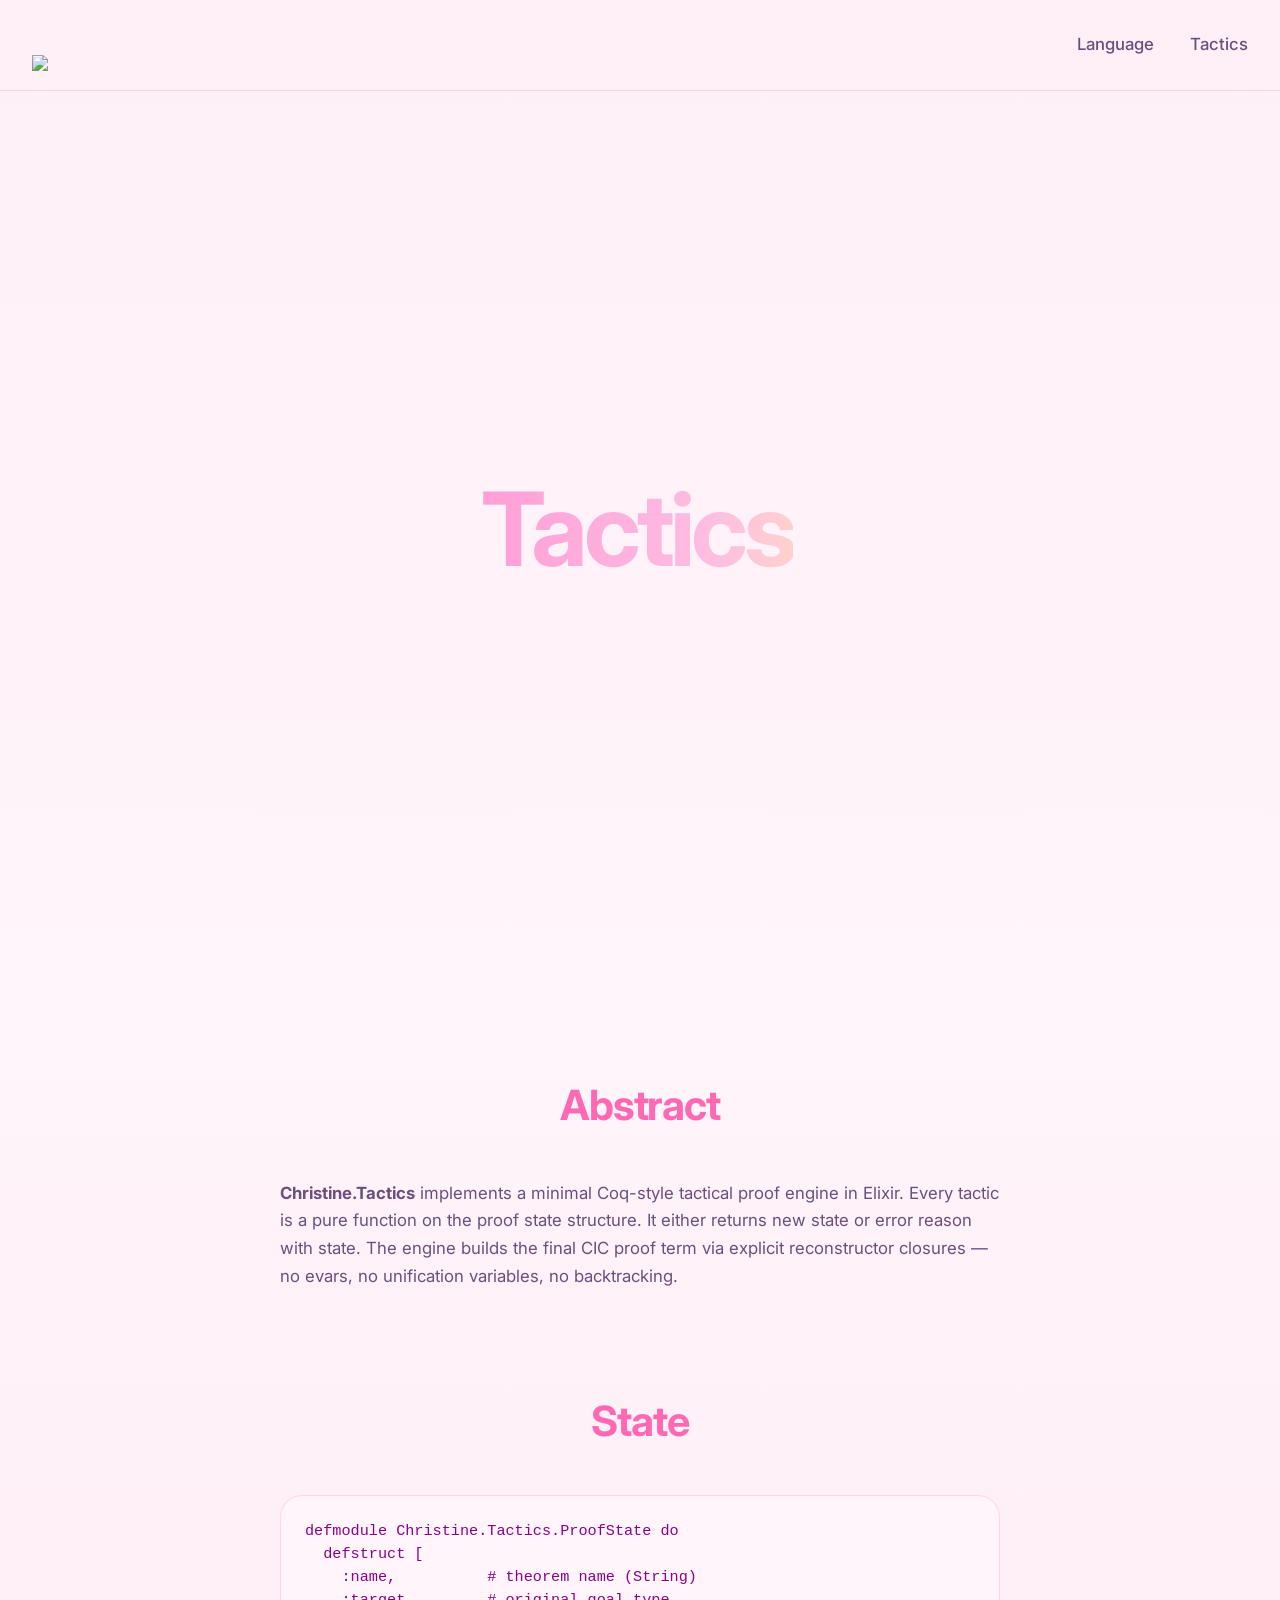
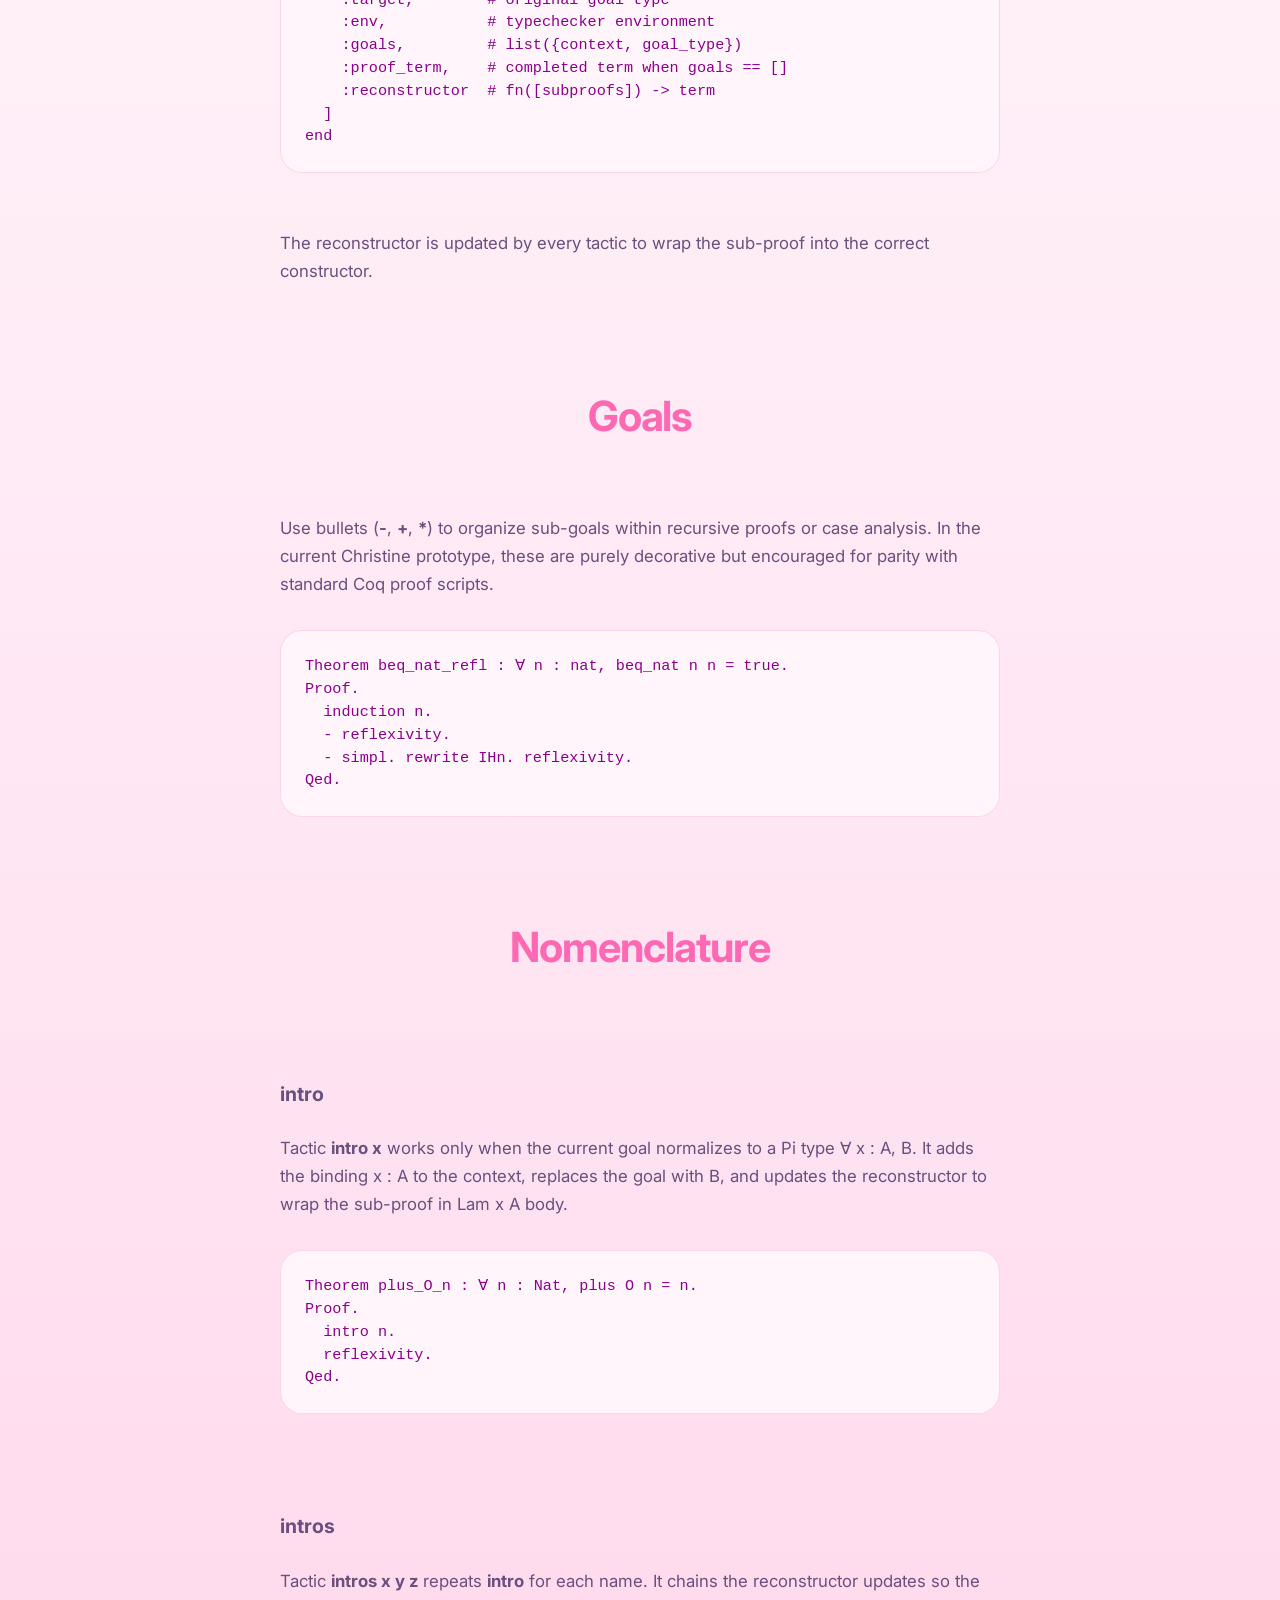
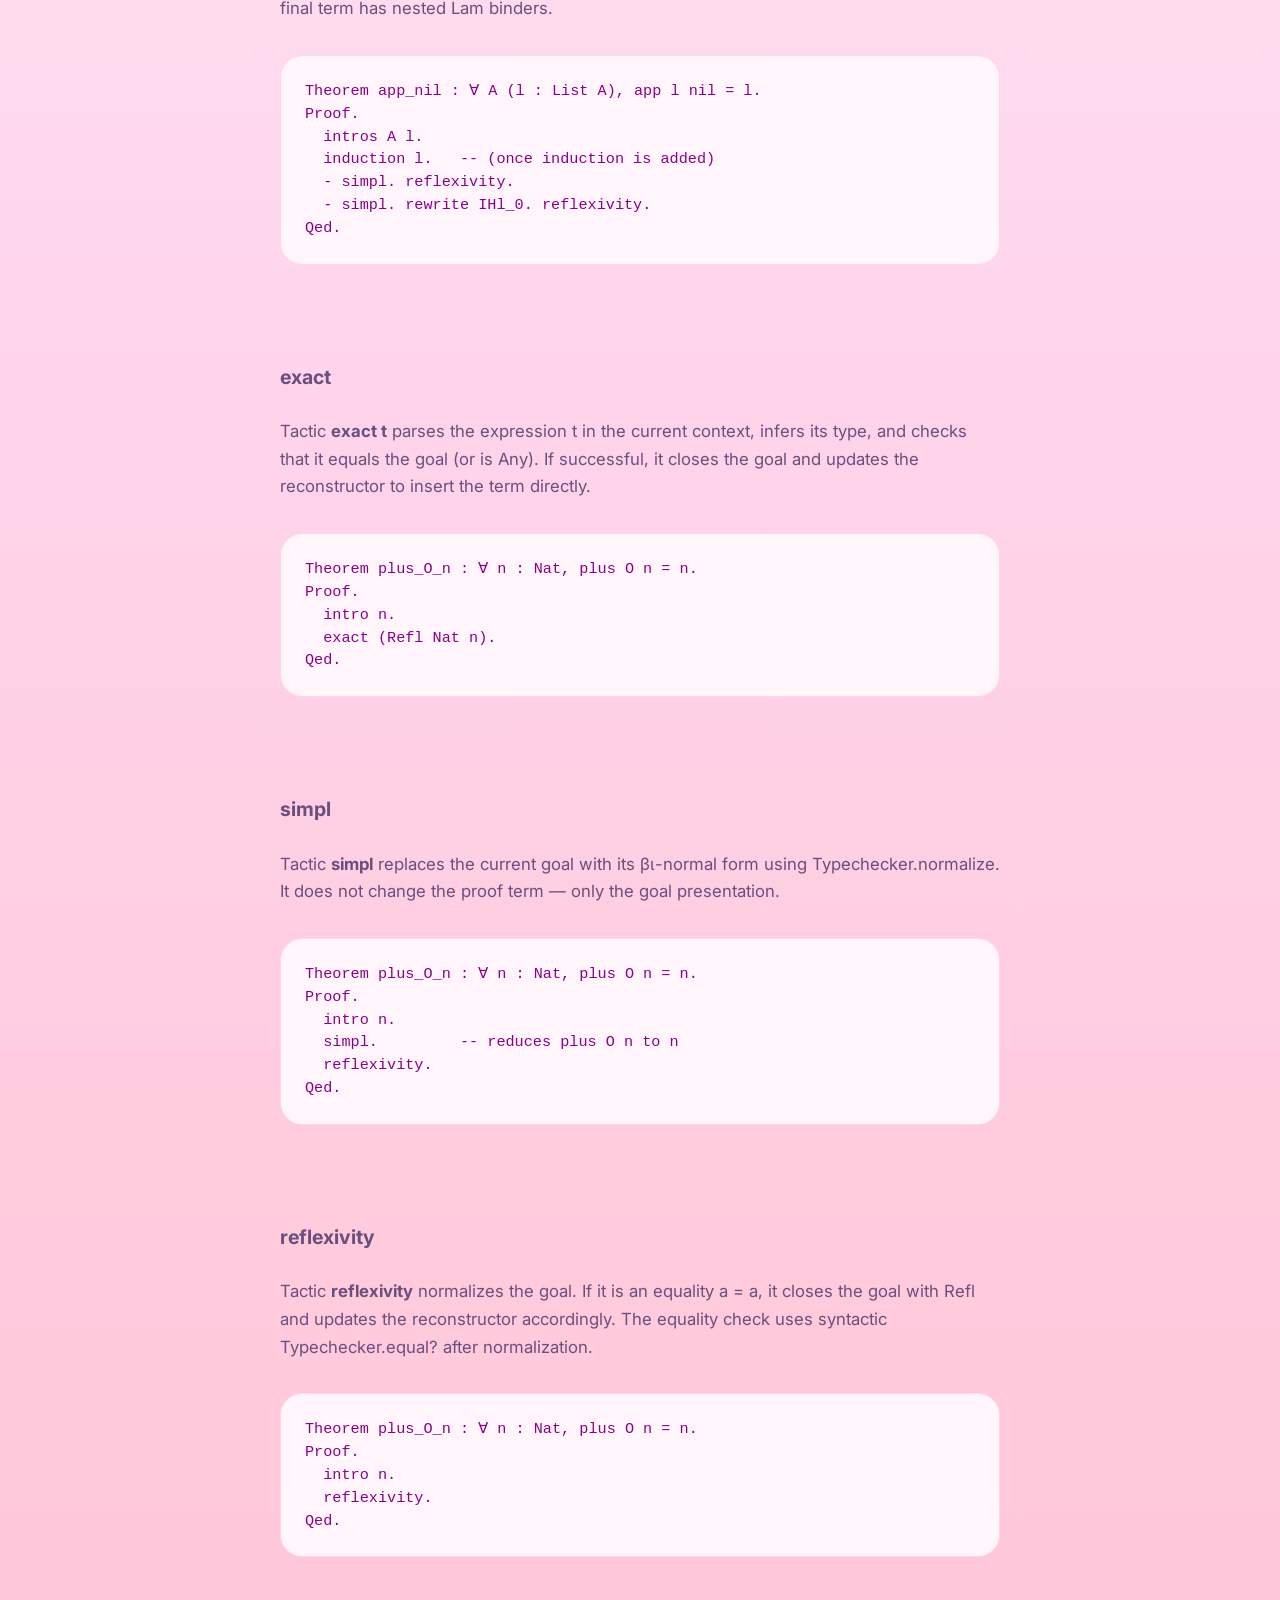
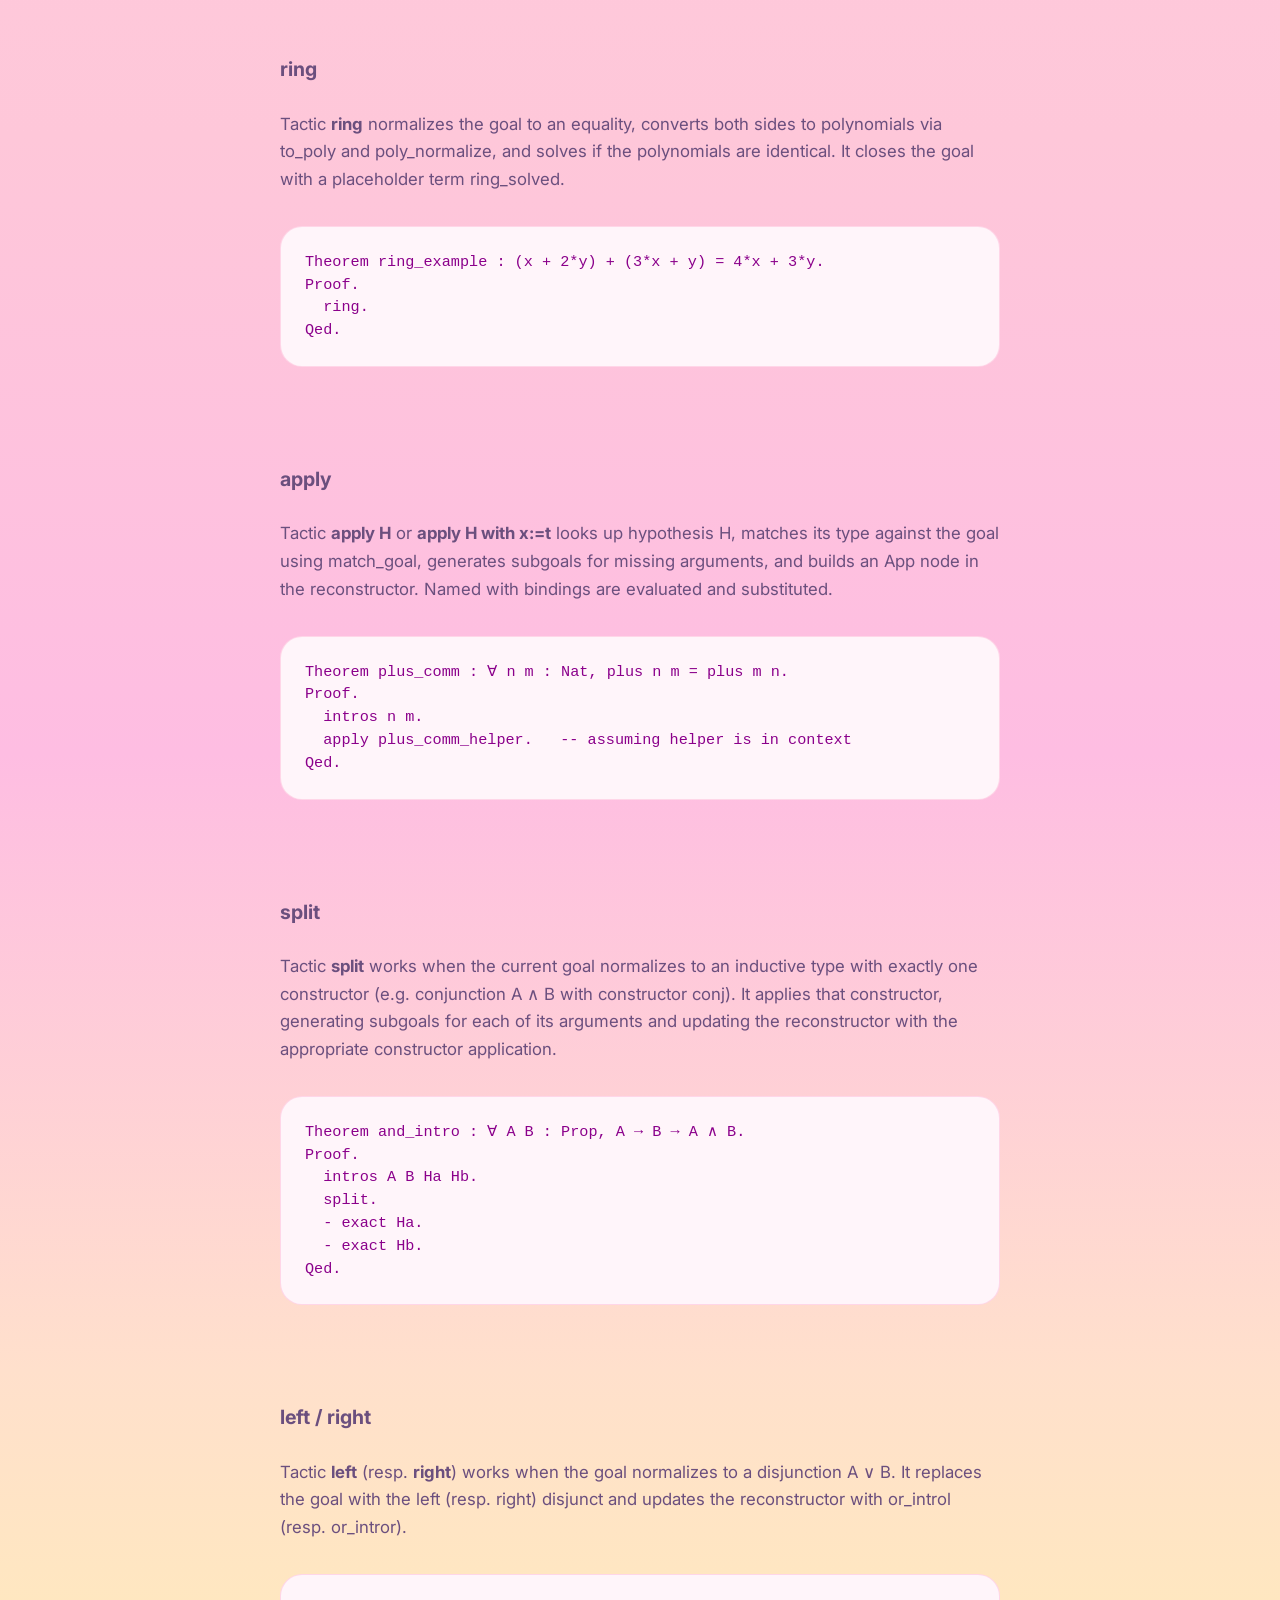
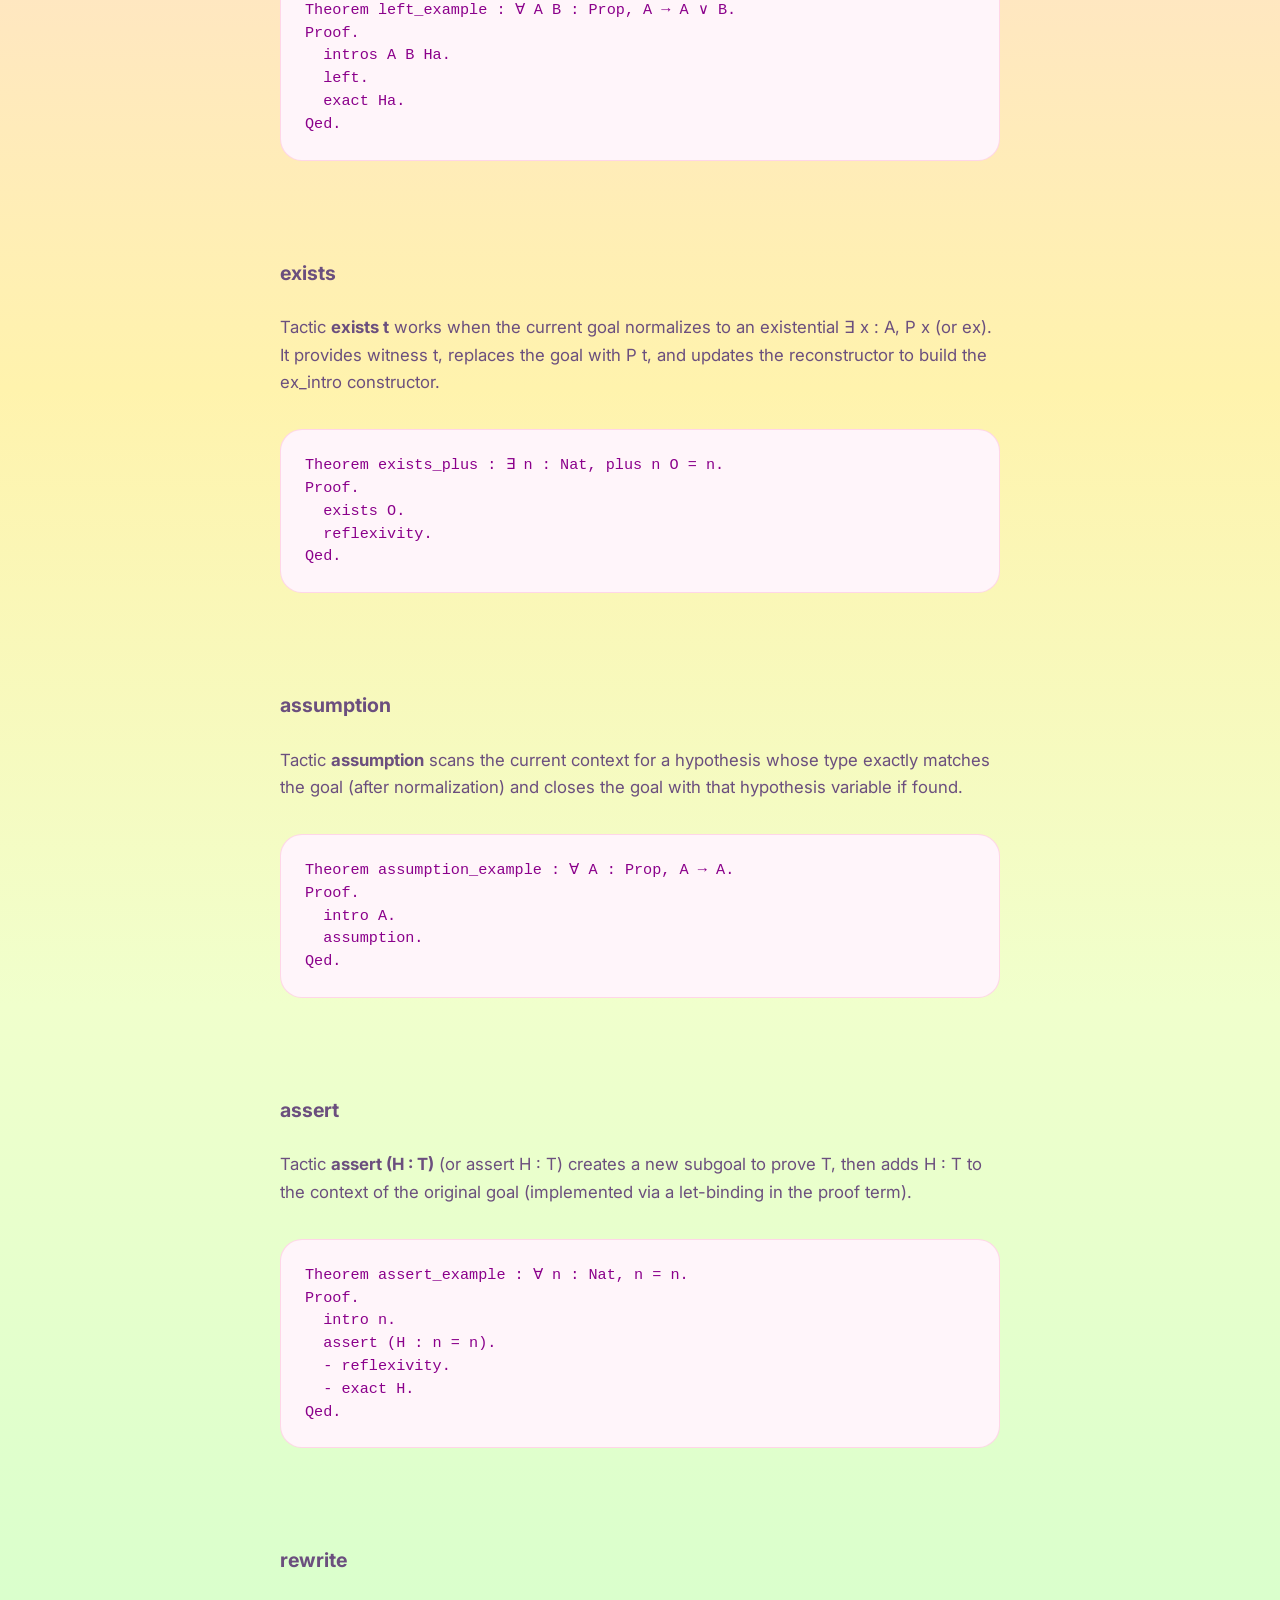
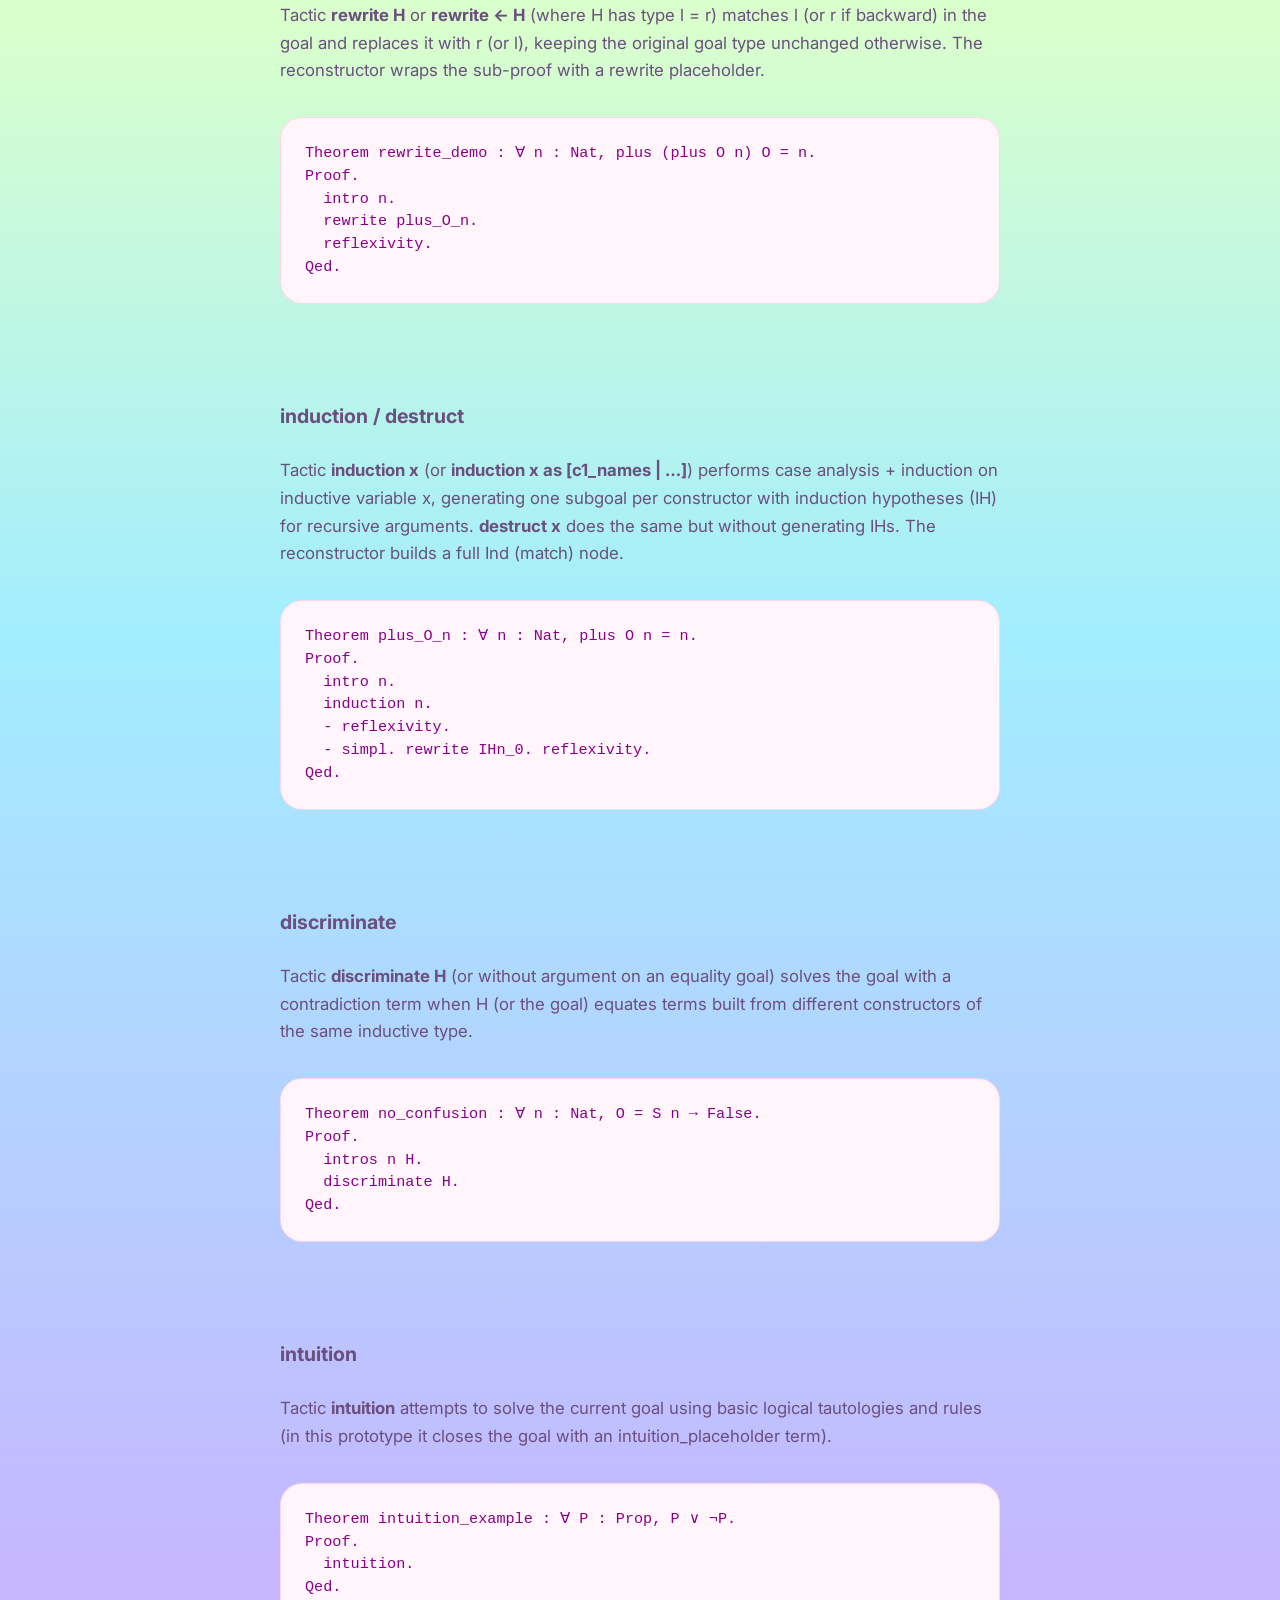
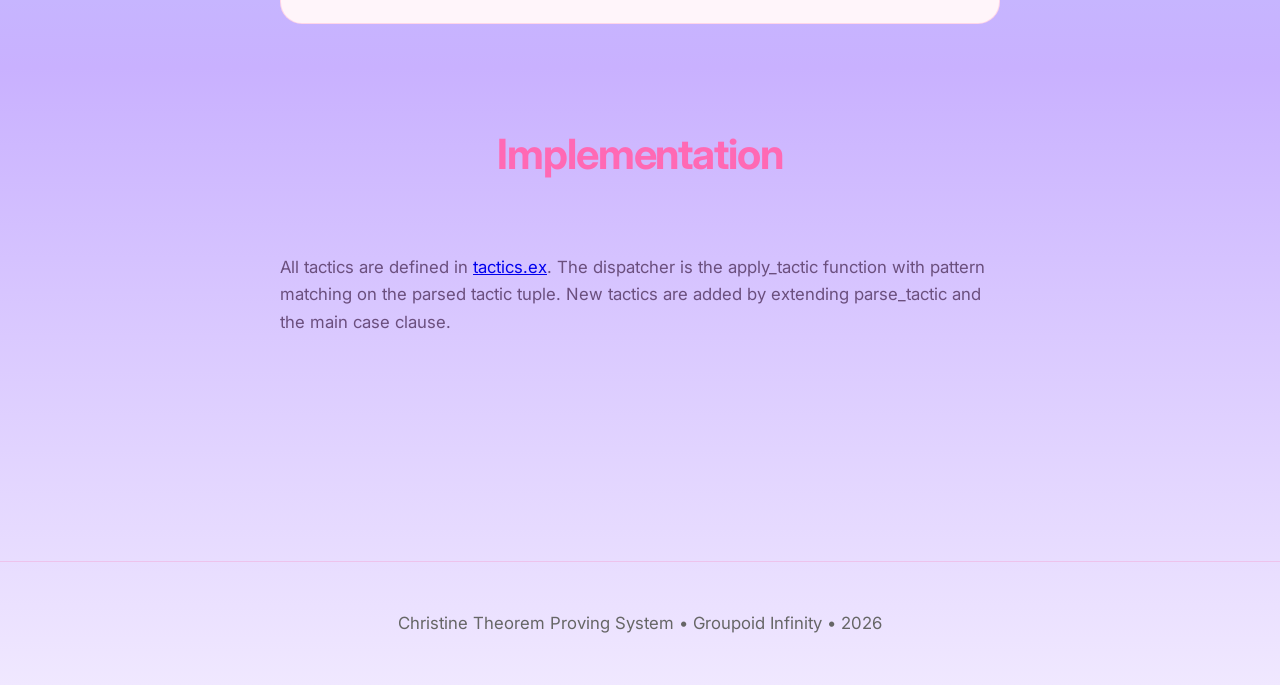
==== commit 5ace653c: "Theorems." ====
--- a/tactics.html
+++ b/tactics.html
@@ -258,7 +258,7 @@
                 <pre class="code-snippet">Theorem rewrite_demo : ∀ n : Nat, plus (plus O n) O = n.
 Proof.
   intro n.
-  rewrite plus_O_n.  -- assuming plus_O_n : ∀ n, plus O n = n is in scope
+  rewrite plus_O_n.
   reflexivity.
 Qed.</pre>
             </div>
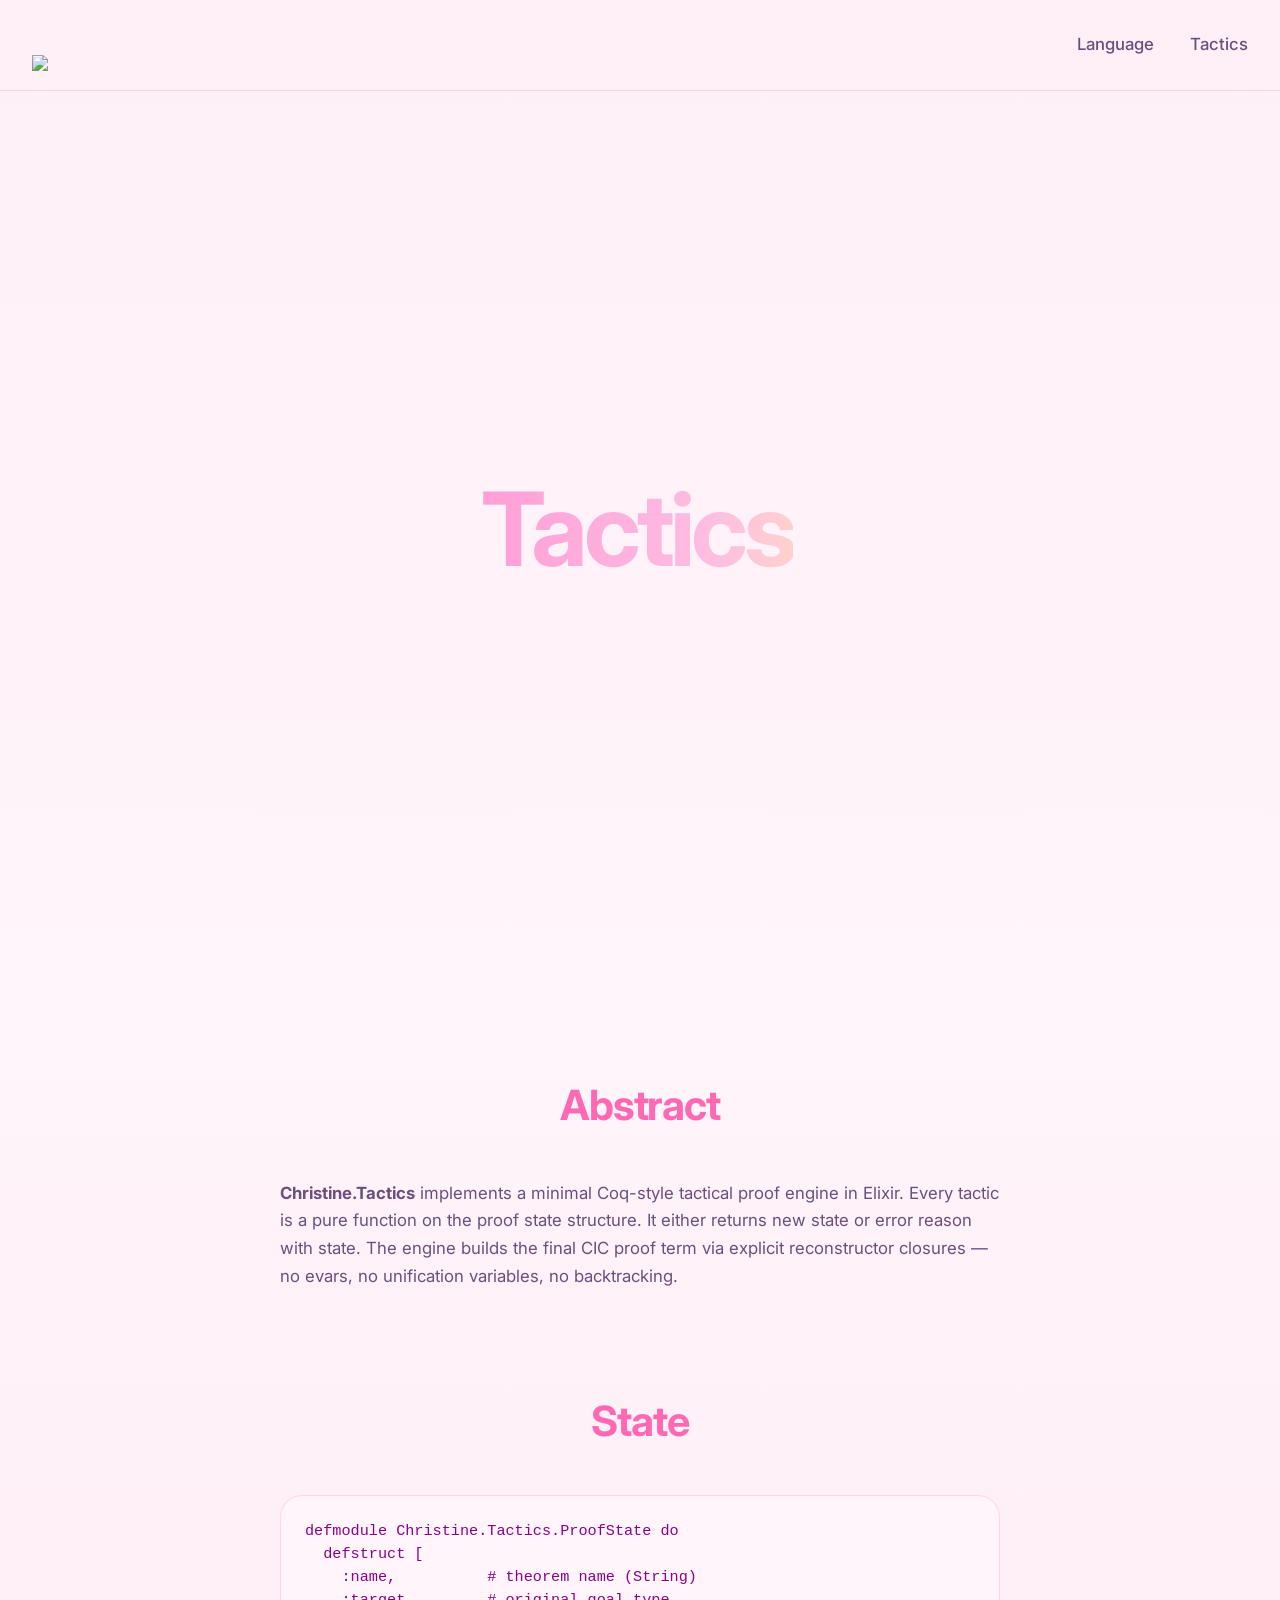
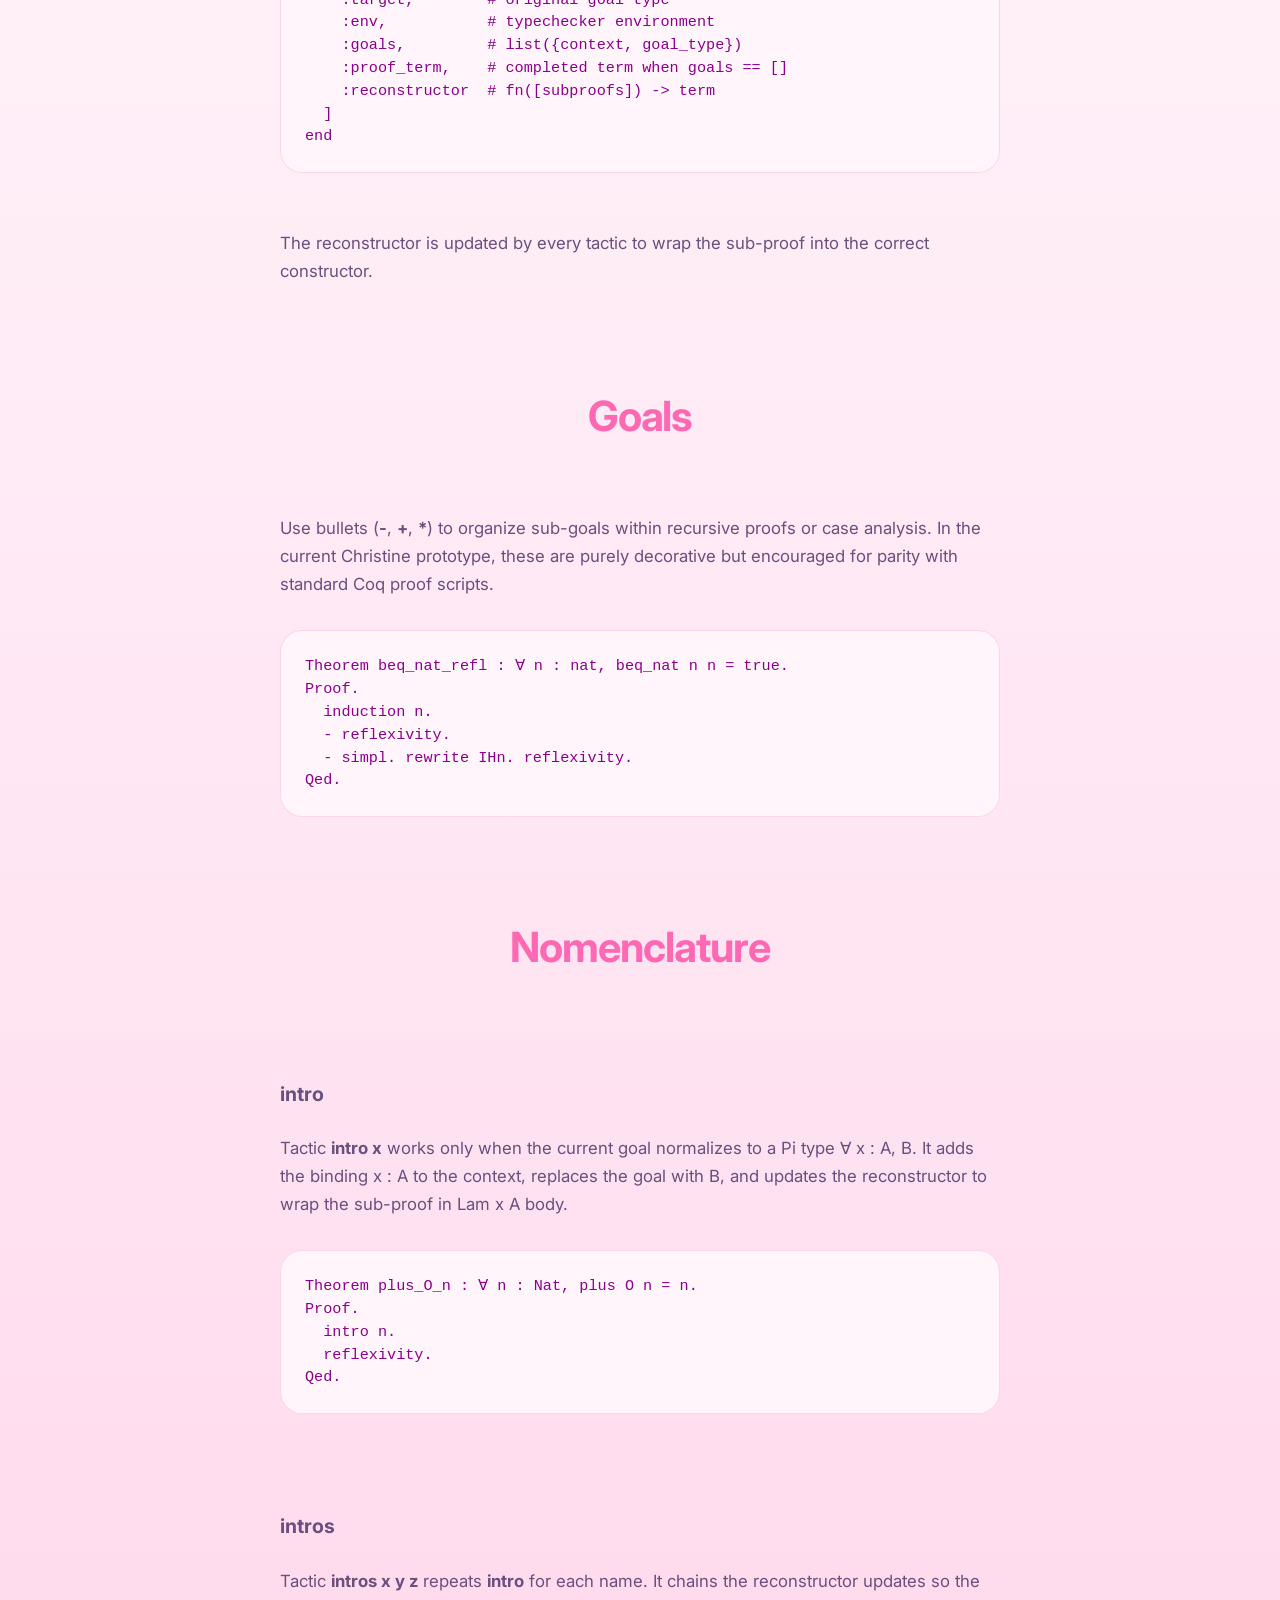
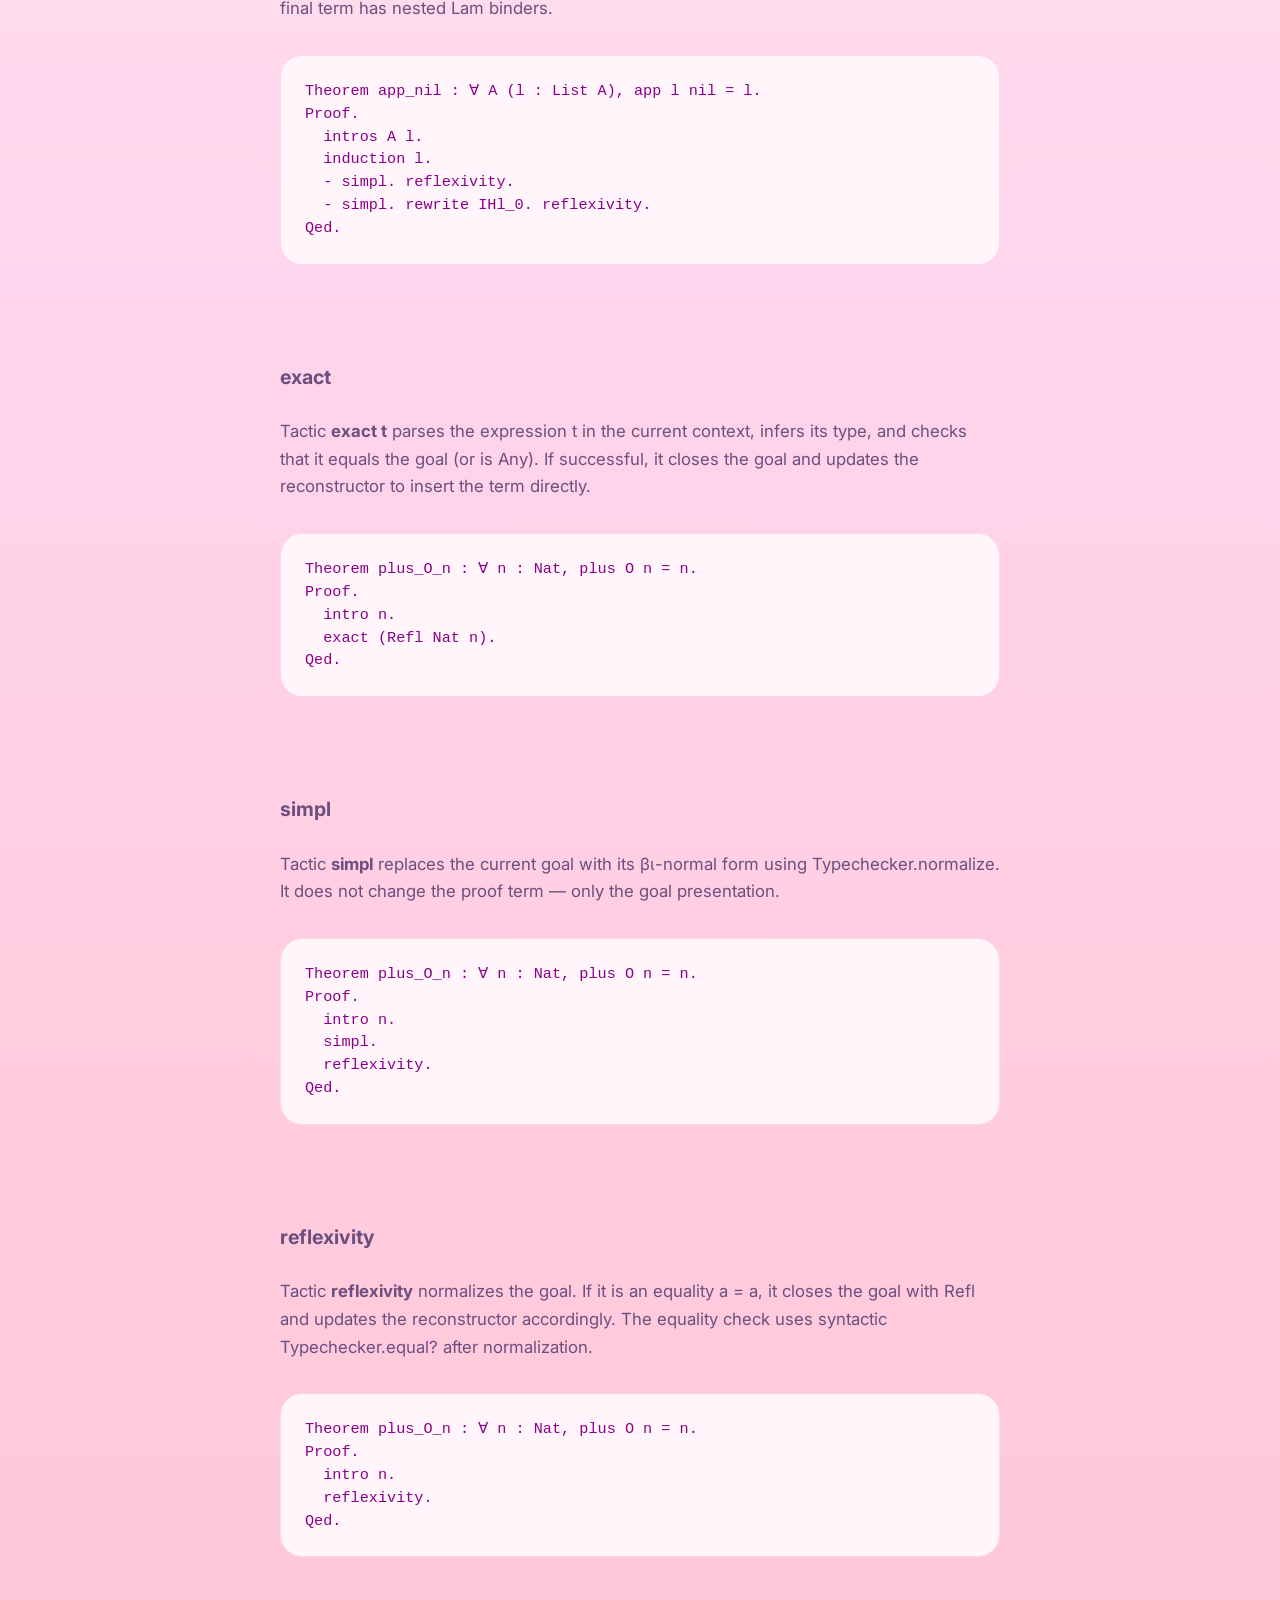
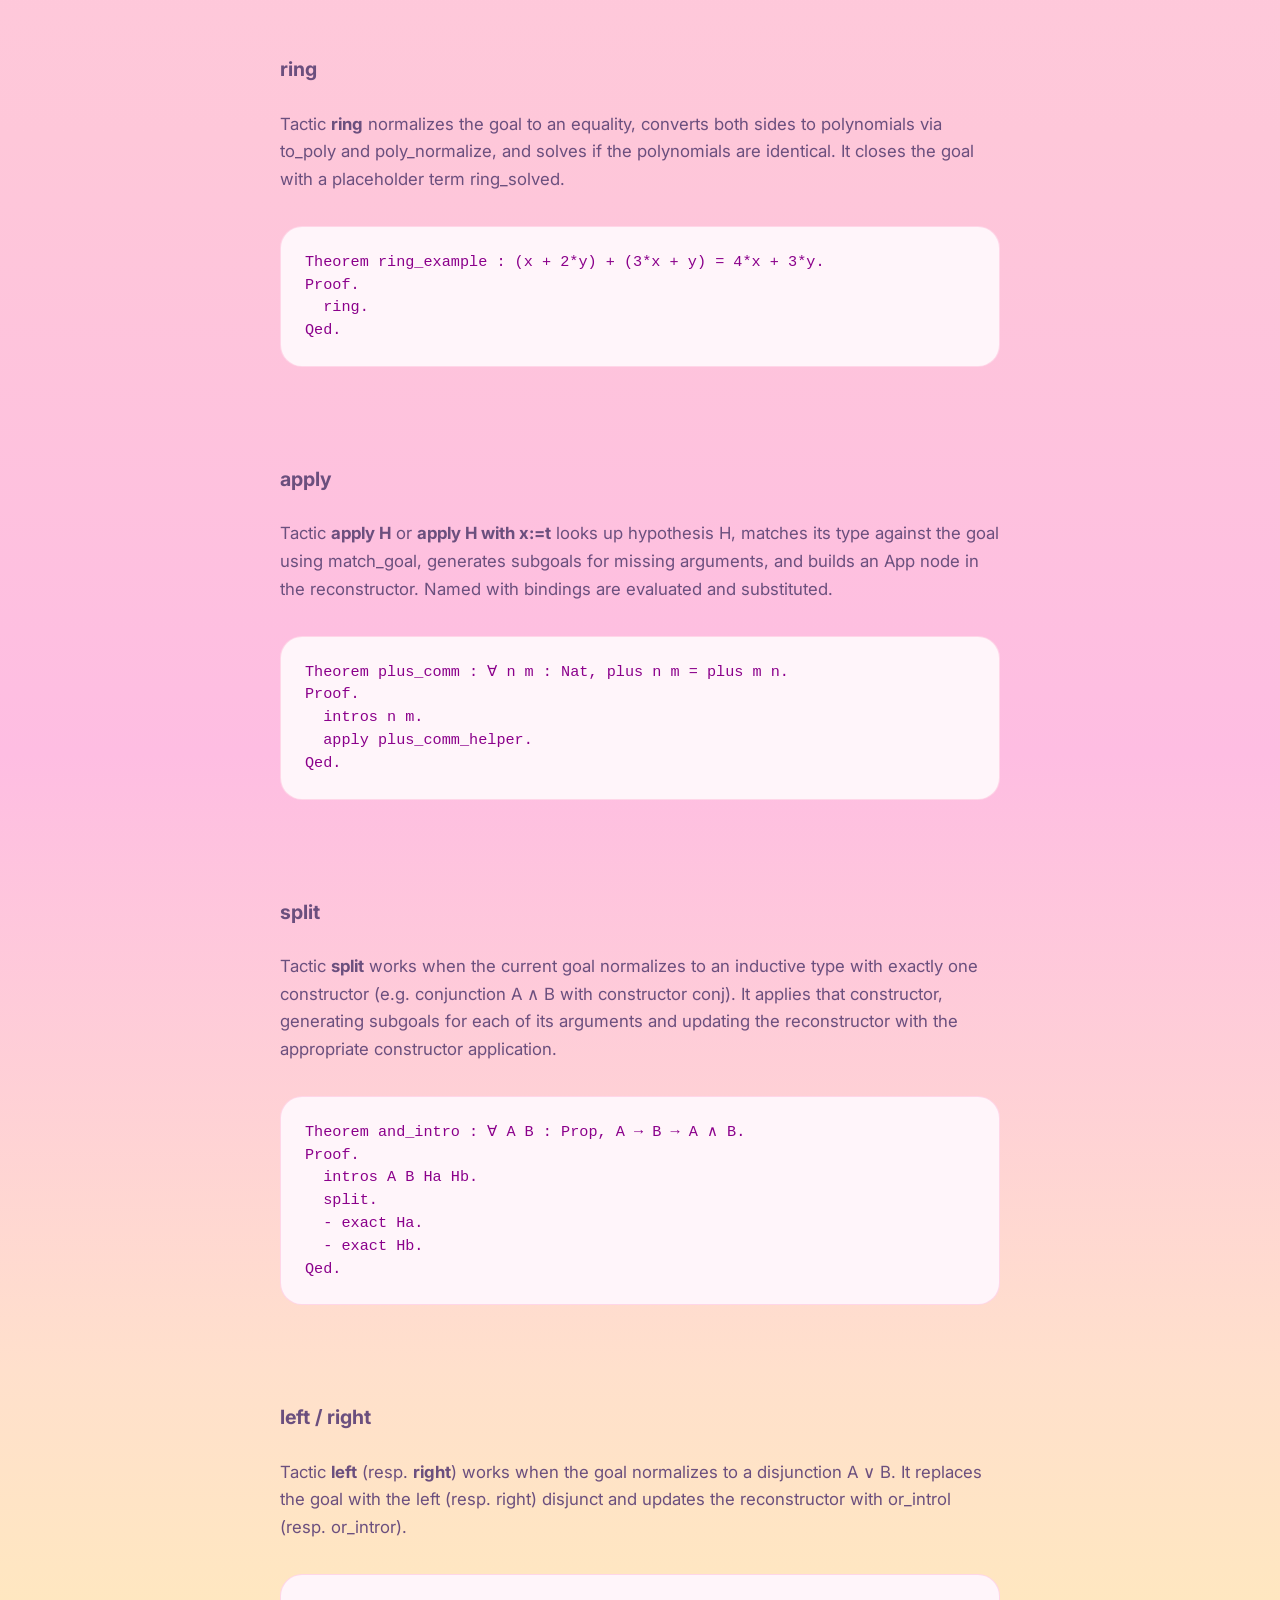
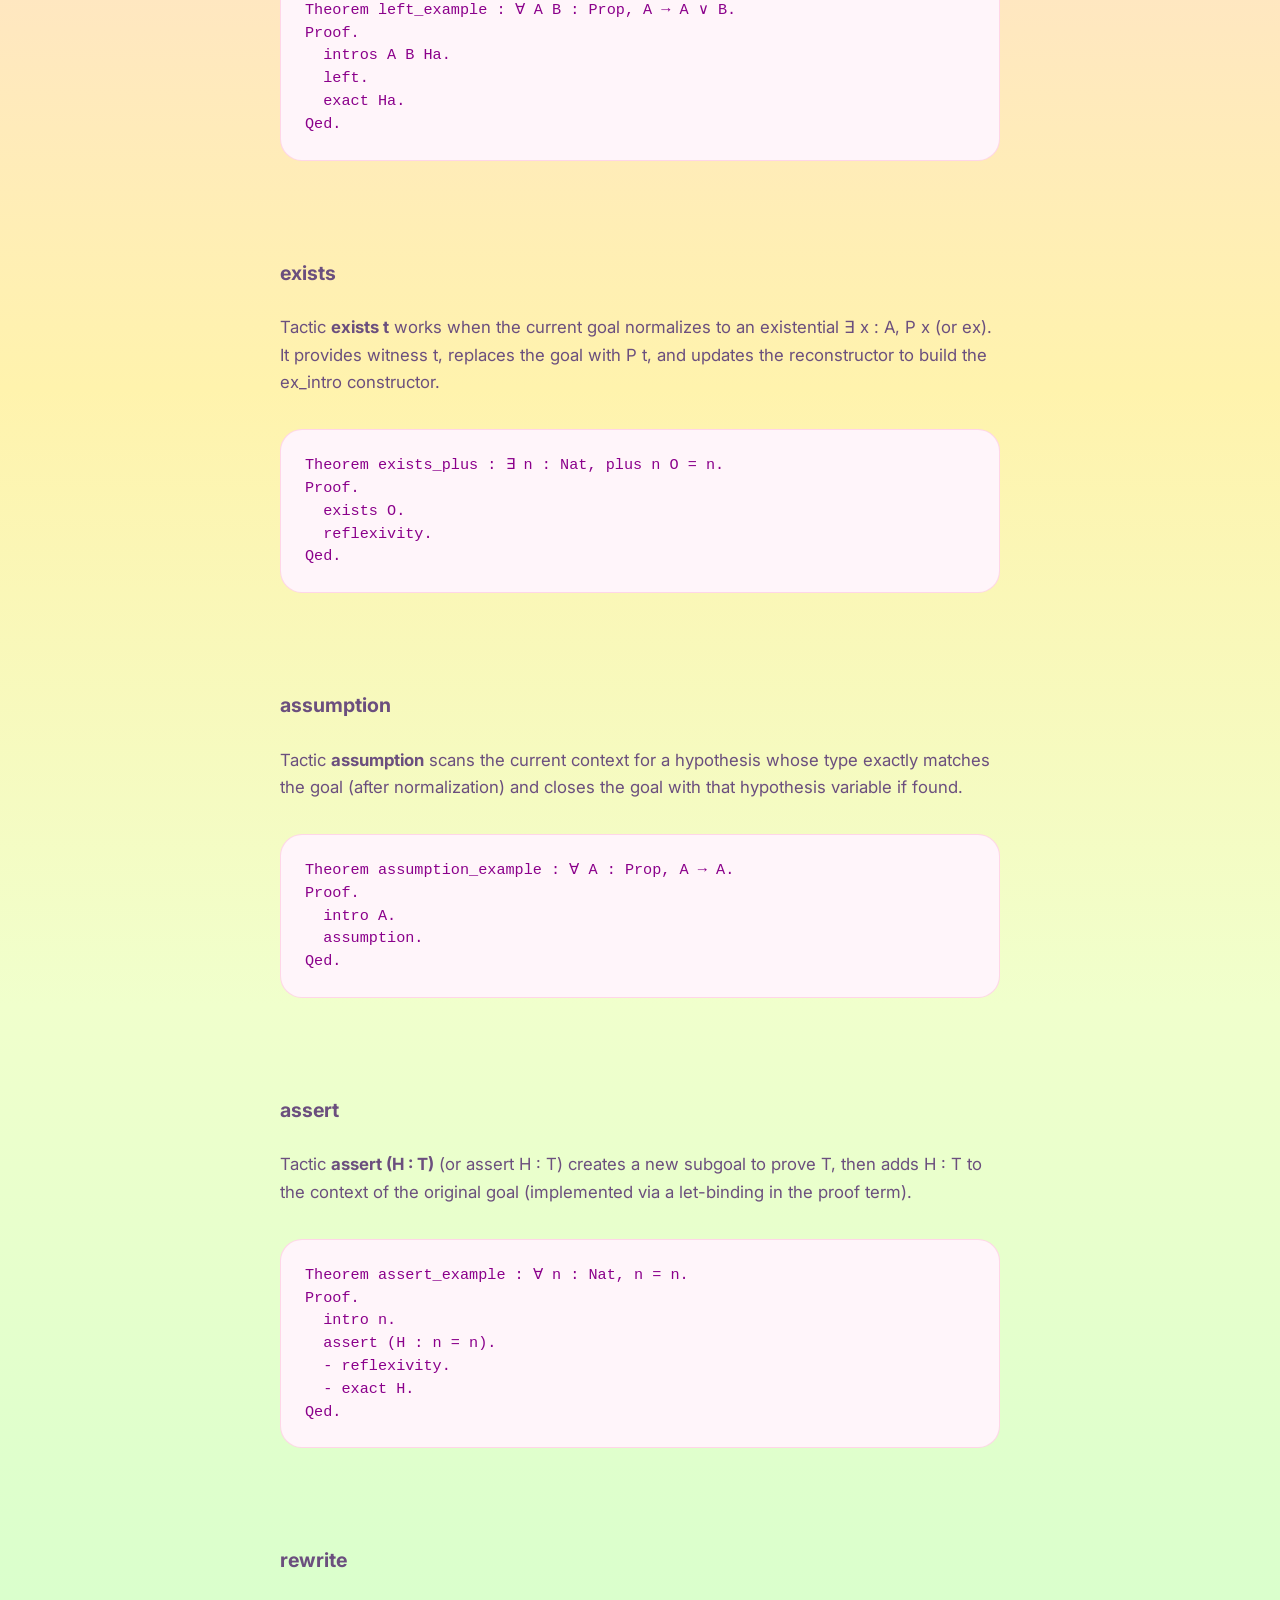
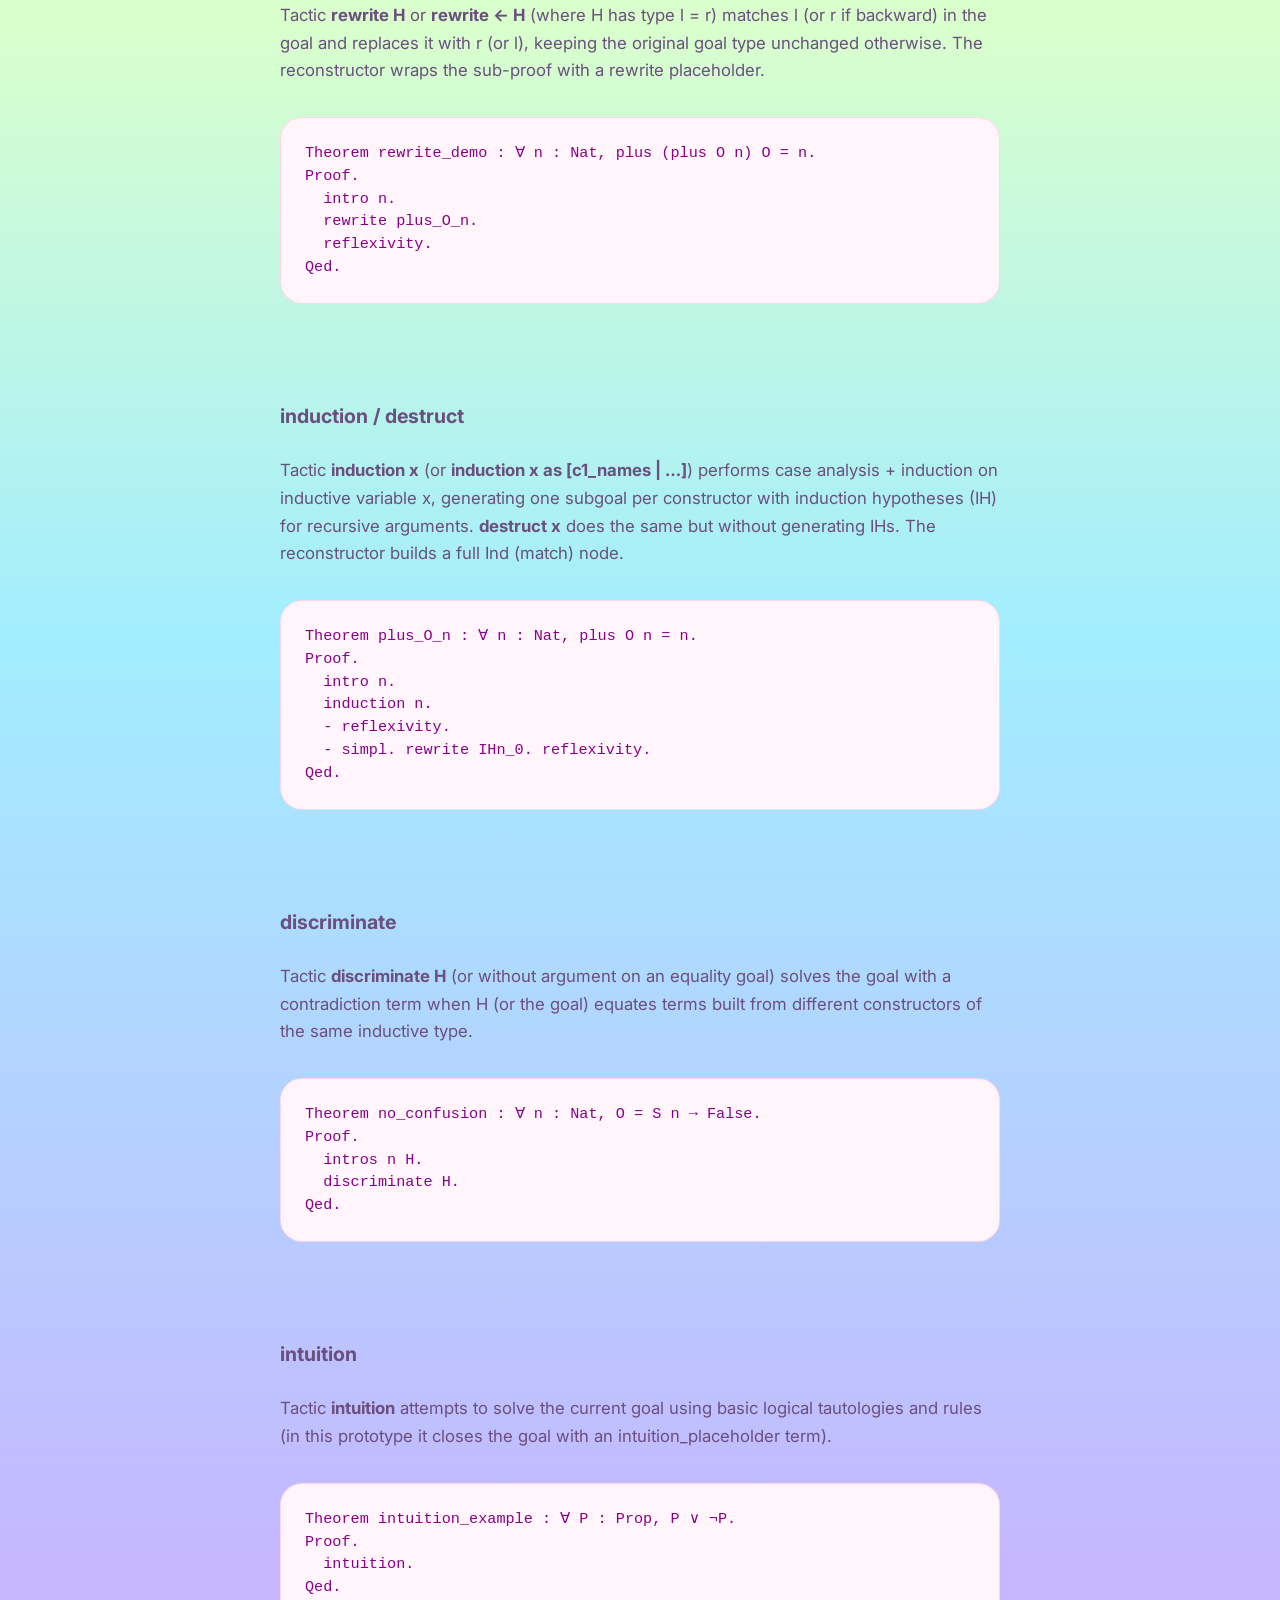
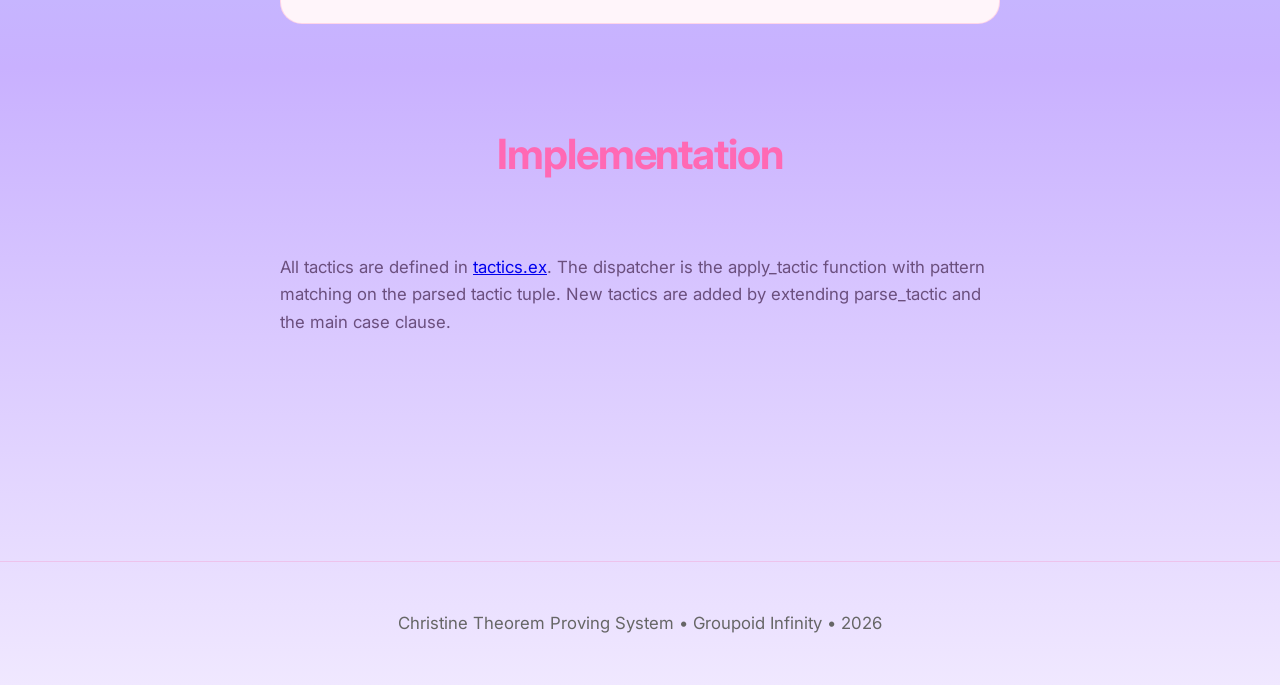
==== commit 68b89f30: "remove comments from Tactics.html" ====
--- a/tactics.html
+++ b/tactics.html
@@ -97,7 +97,7 @@
                 <pre class="code-snippet">Theorem app_nil : ∀ A (l : List A), app l nil = l.
 Proof.
   intros A l.
-  induction l.   -- (once induction is added)
+  induction l.
   - simpl. reflexivity.
   - simpl. rewrite IHl_0. reflexivity.
 Qed.</pre>
@@ -126,7 +126,7 @@
                 <pre class="code-snippet">Theorem plus_O_n : ∀ n : Nat, plus O n = n.
 Proof.
   intro n.
-  simpl.         -- reduces plus O n to n
+  simpl.
   reflexivity.
 Qed.</pre>
             </div>
@@ -170,7 +170,7 @@
                 <pre class="code-snippet">Theorem plus_comm : ∀ n m : Nat, plus n m = plus m n.
 Proof.
   intros n m.
-  apply plus_comm_helper.   -- assuming helper is in context
+  apply plus_comm_helper.
 Qed.</pre>
             </div>
         </section>
